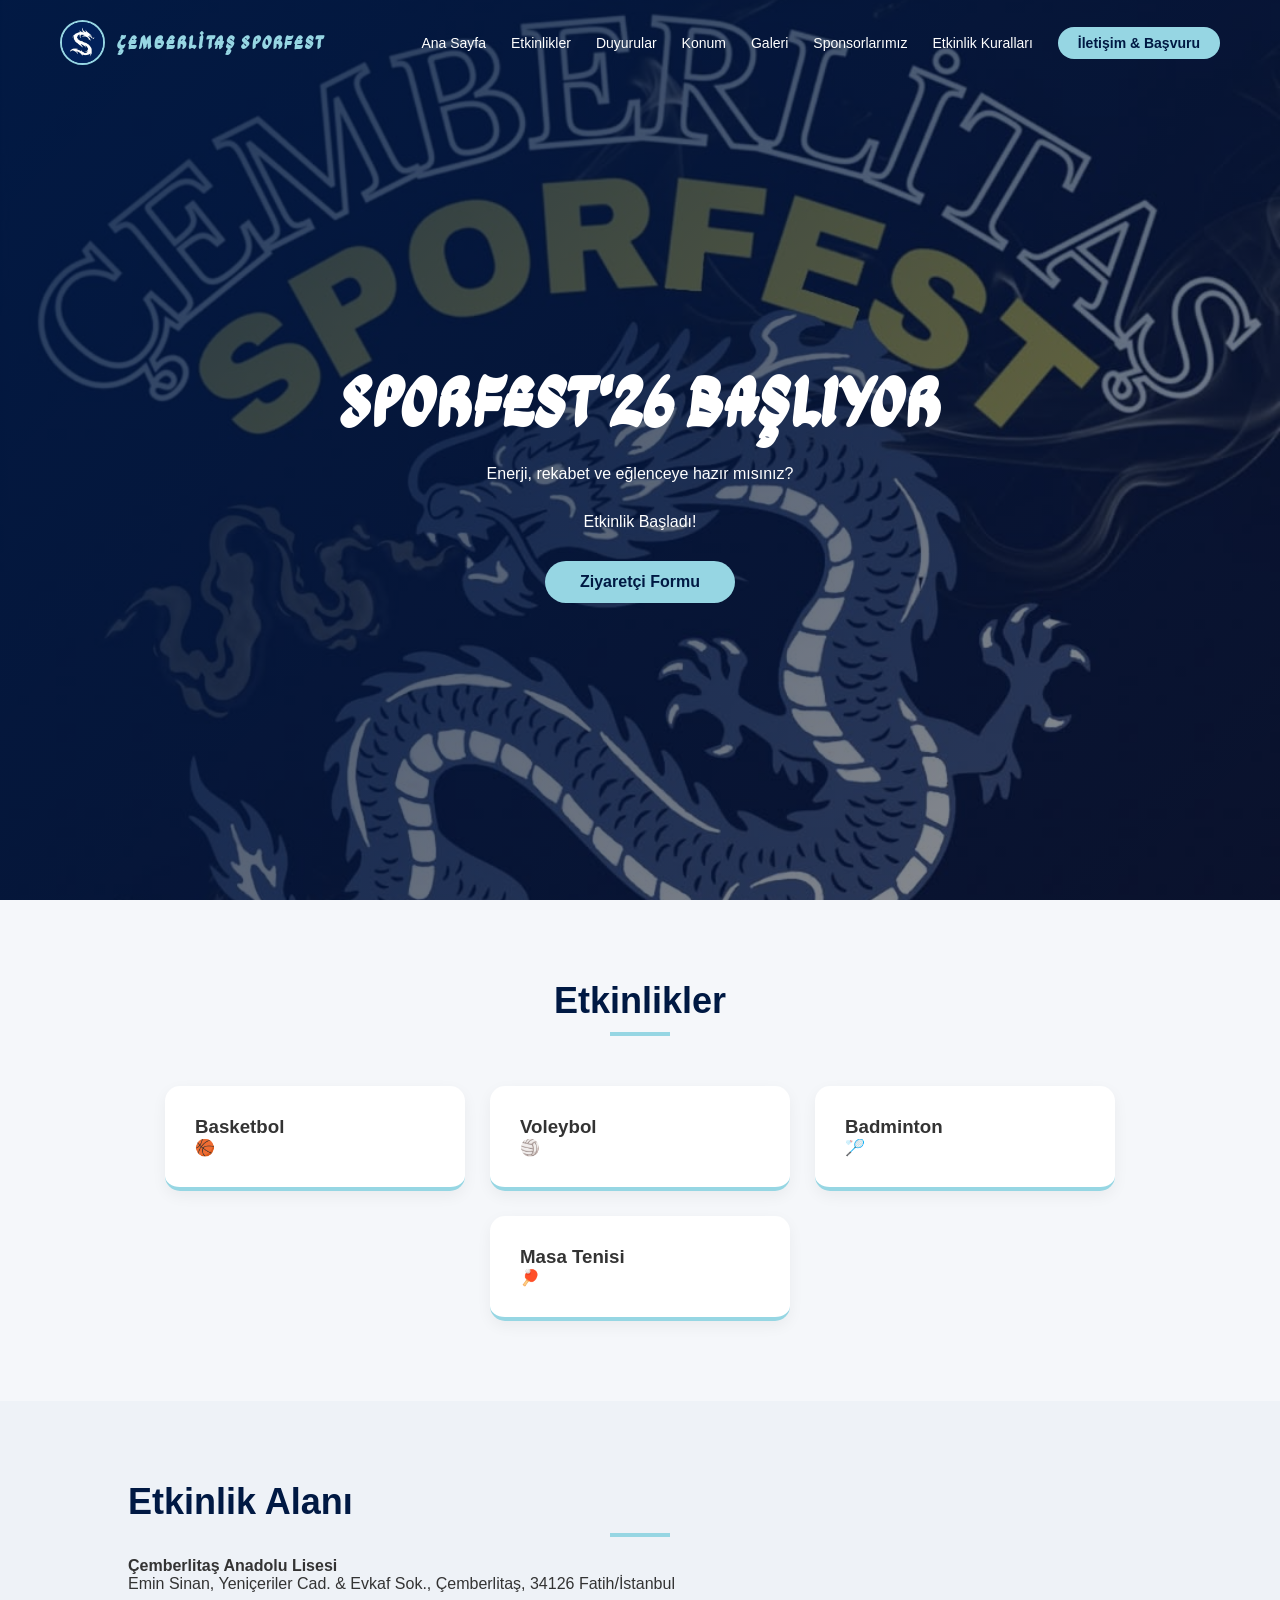
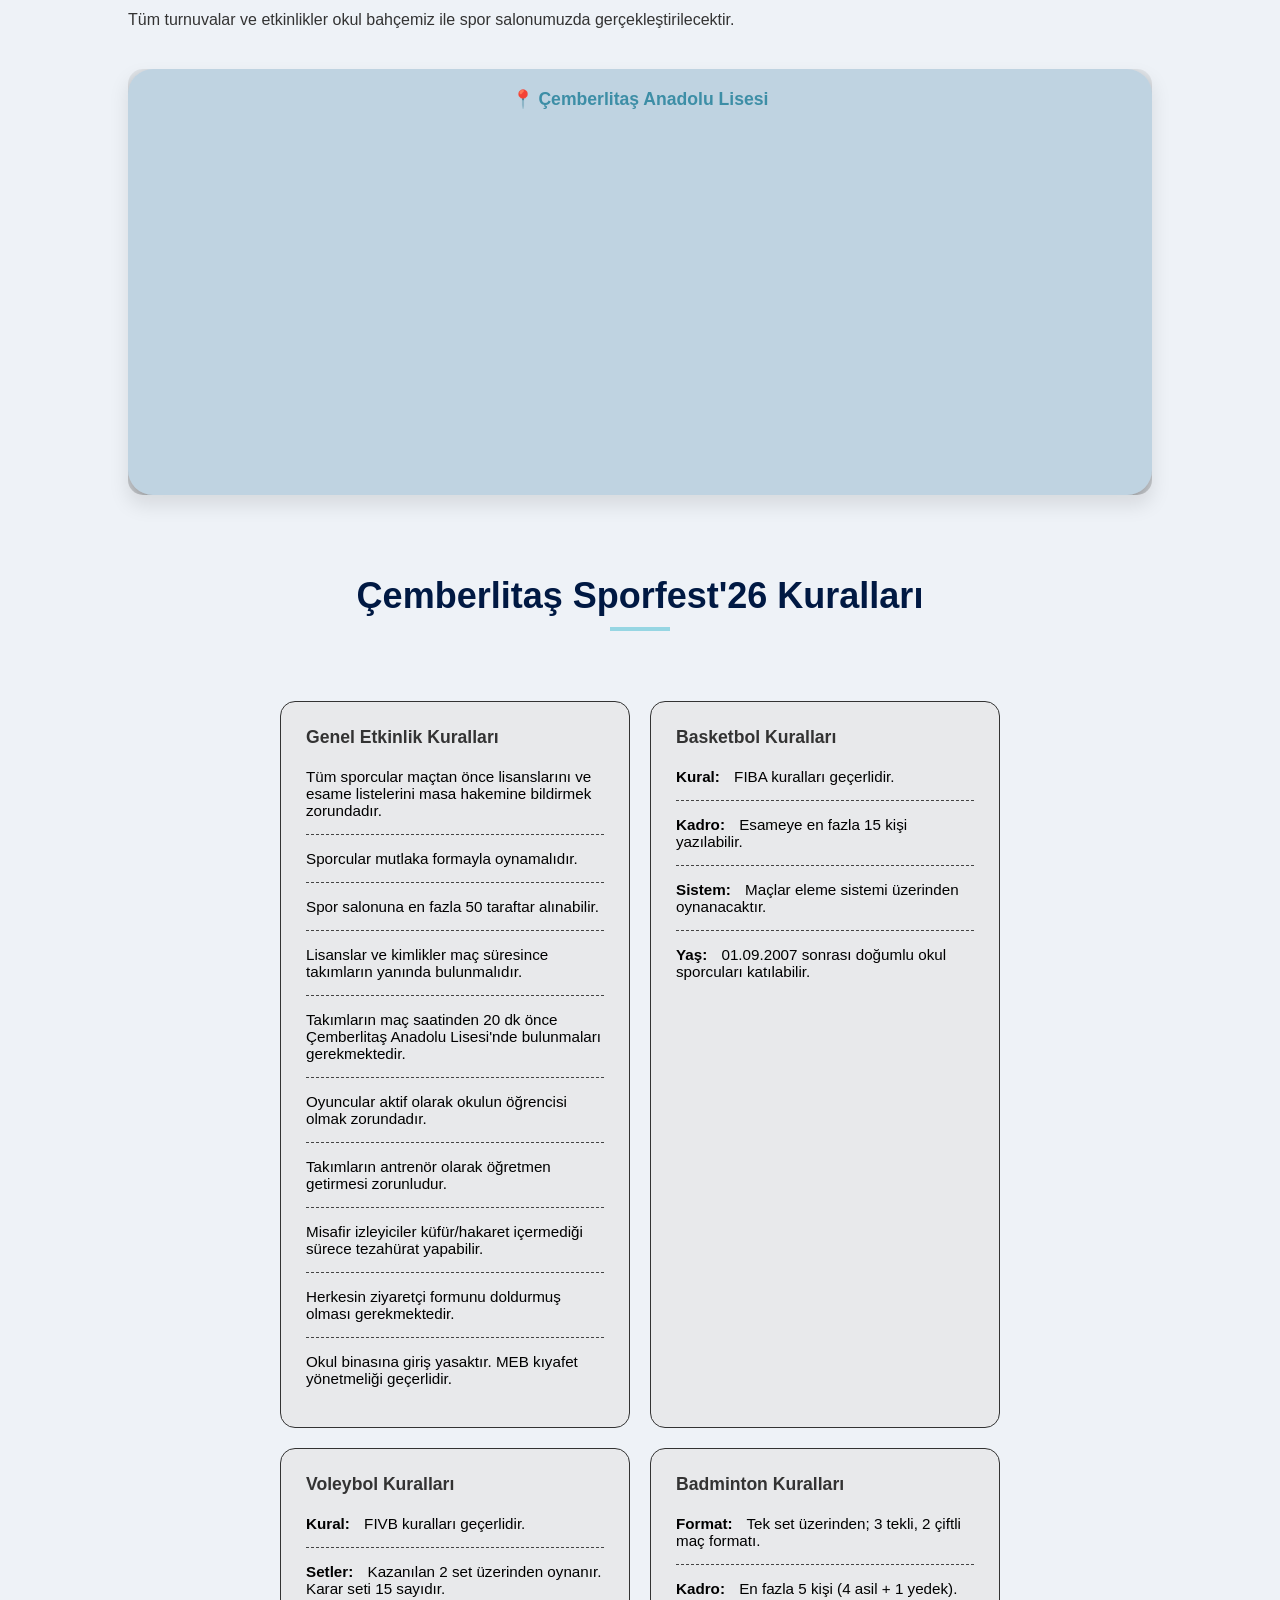
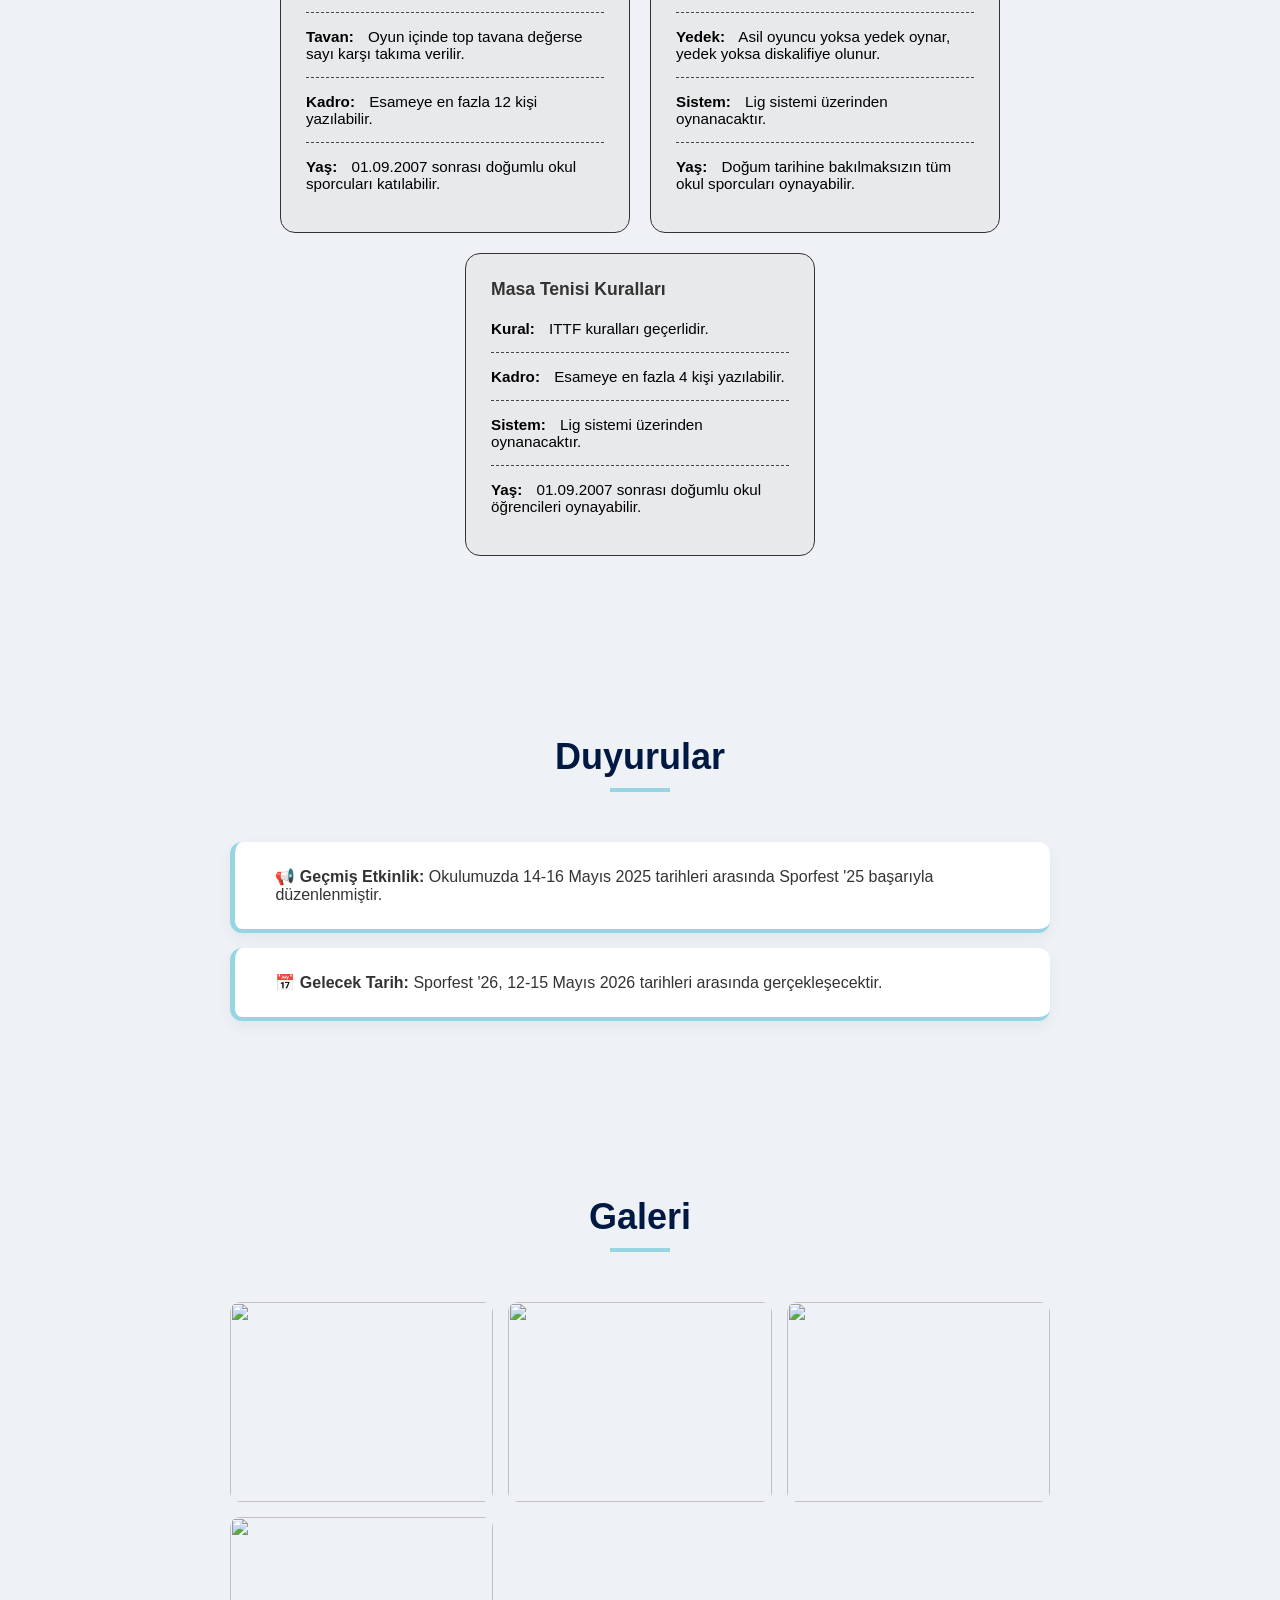
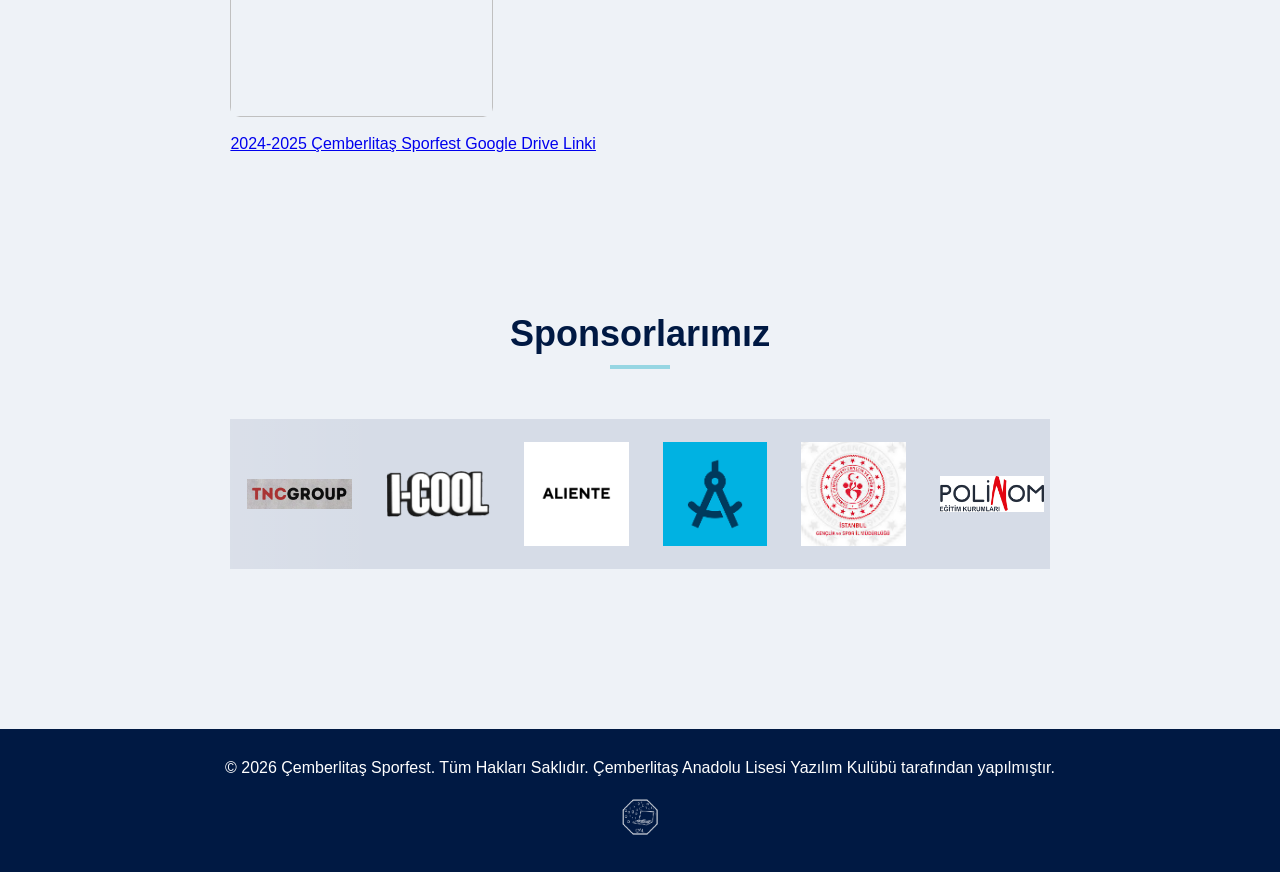
==== index.html @ 2124afc7 "fix" ====
<!DOCTYPE html>
<html lang="tr">

<head>
    <meta charset="UTF-8">
    <meta name="viewport" content="width=device-width, initial-scale=1.0">
    <title>Çemberlitaş Sporfest '26</title>
    <link rel="stylesheet" href="style.css?v=5">
    <script src="script.js"></script>

    <link rel="icon" type="image/png" href="image/sporfest.jpg">
    <script src="https://cdn.jsdelivr.net/npm/canvas-confetti@1.9.3/dist/confetti.browser.min.js"></script>
</head>

<body>
    <script>
    function patlat() {
        var end = Date.now() + (3 * 1000); 

        var colors = ['#0000ff', '#ffffff'];

        (function frame() {
            confetti({
                particleCount: 3,
                angle: 60,
                spread: 55,
                origin: { x: 0, y: 0.8 },
                colors: colors,
                zIndex: 99999
            });
            confetti({
                particleCount: 3,
                angle: 120,
                spread: 55,
                origin: { x: 1, y: 0.8 },
                colors: colors,
                zIndex: 99999
            });

            if (Date.now() < end) {
                requestAnimationFrame(frame);
            }
        }());
    }
    setTimeout(patlat, 2000); 
</script>

    <nav class="navbar">
        <div class="navbar-container">
            <div class="navbar-logo">
                <a href="index.html" style="display: flex; align-items: center; text-decoration: none; gap: 12px;">
                    <img src="image/sporfest.jpg" alt="Kulüp Logosu"
                        style="height: 45px; border-radius: 50%; border: 2px solid var(--primary-light);" />
                    <h1><span class="special-font">Çemberlitaş </span><span class="special-font">Sporfest</span></h1>
                </a>
            </div>

            <div class="menu-toggle" id="mobile-menu">
                <span class="bar"></span>
                <span class="bar"></span>
                <span class="bar"></span>
            </div>

            <ul class="navbar-menu">
                <li><a href="#home" class="navbar-link">Ana Sayfa</a></li>
                <li><a href="#etkinlikler" class="navbar-link">Etkinlikler</a></li>
                <li><a href="#duyurular" class="navbar-link">Duyurular</a></li>
                <li><a href="#venue" class="navbar-link">Konum</a></li>
                <li><a href="#galeri" class="navbar-link">Galeri</a></li>
                <li><a href="#sponsorlarimiz" class="navbar-link">Sponsorlarımız</a></li>
                <li><a href="#kurallar" class="navbar-link">Etkinlik Kuralları</a></li>
                <li><a href="iletisim.html" class="navbar-link nav-btn">İletişim & Başvuru</a></li>
            </ul>
        </div>
    </nav>
    <main style="flex: 1 0 auto;">
        <div class="hero" id="home">
            <div class="hero-content">
                <h2>Sporfest'26 Başlıyor</h2>
                <p>Enerji, rekabet ve eğlenceye hazır mısınız?</p>

                <div class="countdown-container">
                    <div class="countdown-item">
                        <span class="countdown-value" id="days">00</span>
                        <span class="countdown-label">Gün</span>
                    </div>
                    <div class="countdown-item">
                        <span class="countdown-value" id="hours">00</span>
                        <span class="countdown-label">Saat</span>
                    </div>
                    <div class="countdown-item">
                        <span class="countdown-value" id="minutes">00</span>
                        <span class="countdown-label">Dakika</span>
                    </div>
                    <div class="countdown-item">
                        <span class="countdown-value" id="seconds">00</span>
                        <span class="countdown-label">Saniye</span>
                    </div>
                </div>

                <a class="btn-primary"
                    href="https://docs.google.com/forms/d/1NT9Sjd0TlRJAoaBqLtFYGd_i_PxeMe7k7nZr_h0P4dU">
                    Ziyaretçi Formu
                </a>
            </div>
        </div>

        <section id="etkinlikler">
            <h2 class="section-title">Etkinlikler</h2>
            <div class="cards">
                <div class="card">
                    <h3>Basketbol</h3>
                    <p>🏀</p>
                </div>
                <div class="card">
                    <h3>Voleybol</h3>
                    <p>🏐</p>
                </div>
                <div class="card">
                    <h3>Badminton</h3>
                    <p>🏸</p>
                </div>
                <div class="card">
                    <h3>Masa Tenisi </h3>
                    <p>🏓</p>
                </div>
            </div>
        </section>

        <div class="venue-background" id="venue">
            <div class="venue-container">
                <div class="venue-text-wrapper">
                    <h2 class="section-title" style="text-align: left; margin-bottom: 20px;">Etkinlik Alanı</h2>
                    <p><i class="fas fa-school" style="color: var(--accent-gray);"></i> <strong>Çemberlitaş Anadolu
                            Lisesi</strong></p>
                    <p><i class="fas fa-map-marker-alt" style="color: var(--accent-gray);"></i> Emin Sinan, Yeniçeriler
                        Cad.
                        & Evkaf Sok., Çemberlitaş, 34126 Fatih/İstanbul</p>
                    <br>
                    <p>Tüm turnuvalar ve etkinlikler okul bahçemiz ile spor salonumuzda gerçekleştirilecektir.</p>
                </div>
                <div class="venue-map">
                    <div class="map-frame">
                        <div class="map-header">
                            📍 Çemberlitaş Anadolu Lisesi
                        </div>
                        <iframe
                            src="https://www.google.com/maps/embed?pb=!1m18!1m12!1m3!1d3010.788701072628!2d28.970198!3d41.0079978!2m3!1f0!2f0!3f0!3m2!1i1024!2i768!4f13.1!3m3!1m2!1s0x14cab9972b08a76f%3A0xc16364ef75e2a8c0!2s%C3%87emberlita%C5%9F%20Anadolu%20Lisesi!5e0!3m2!1str!2str!4v1778432822885!5m2!1str!2str"
                            width="600" height="450" style="border:0;" allowfullscreen="" loading="lazy"
                            referrerpolicy="no-referrer-when-downgrade"></iframe>
                    </div>
                </div>
            </div>

            <section id="kurallar">
                <h2 class="section-title">Çemberlitaş Sporfest'26 Kuralları</h2>
                <div class="program-container">

                    <div class="program-card">
                        <div class="card-header">
                            <h3>Genel Etkinlik Kuralları</h3>
                        </div>
                        <ul class="schedule-list">
                            <li>Tüm sporcular maçtan önce lisanslarını ve esame listelerini masa hakemine bildirmek
                                zorundadır.
                            </li>
                            <li>Sporcular mutlaka formayla oynamalıdır.</li>
                            <li>Spor salonuna en fazla 50 taraftar alınabilir.</li>
                            <li>Lisanslar ve kimlikler maç süresince takımların yanında bulunmalıdır.</li>
                            <li>Takımların maç saatinden 20 dk önce Çemberlitaş Anadolu Lisesi'nde bulunmaları
                                gerekmektedir.
                            </li>
                            <li>Oyuncular aktif olarak okulun öğrencisi olmak zorundadır.</li>
                            <li>Takımların antrenör olarak öğretmen getirmesi zorunludur.</li>
                            <li>Misafir izleyiciler küfür/hakaret içermediği sürece tezahürat yapabilir.</li>
                            <li>Herkesin ziyaretçi formunu doldurmuş olması gerekmektedir.</li>
                            <li>Okul binasına giriş yasaktır. MEB kıyafet yönetmeliği geçerlidir.</li>
                        </ul>
                    </div>

                    <div class="program-card">
                        <div class="card-header">
                            <h3>Basketbol Kuralları</h3>
                        </div>
                        <ul class="schedule-list">
                            <li><span>Kural:</span> FIBA kuralları geçerlidir.</li>
                            <li><span>Kadro:</span> Esameye en fazla 15 kişi yazılabilir.</li>
                            <li><span>Sistem:</span> Maçlar eleme sistemi üzerinden oynanacaktır.</li>
                            <li><span>Yaş:</span> 01.09.2007 sonrası doğumlu okul sporcuları katılabilir.</li>
                        </ul>
                    </div>

                    <div class="program-card">
                        <div class="card-header">
                            <h3>Voleybol Kuralları</h3>
                        </div>
                        <ul class="schedule-list">
                            <li><span>Kural:</span> FIVB kuralları geçerlidir.</li>
                            <li><span>Setler:</span> Kazanılan 2 set üzerinden oynanır. Karar seti 15 sayıdır.</li>
                            <li><span>Tavan:</span> Oyun içinde top tavana değerse sayı karşı takıma verilir.</li>
                            <li><span>Kadro:</span> Esameye en fazla 12 kişi yazılabilir.</li>
                            <li><span>Yaş:</span> 01.09.2007 sonrası doğumlu okul sporcuları katılabilir.</li>
                        </ul>
                    </div>

                    <div class="program-card">
                        <div class="card-header">
                            <h3>Badminton Kuralları</h3>
                        </div>
                        <ul class="schedule-list">
                            <li><span>Format:</span> Tek set üzerinden; 3 tekli, 2 çiftli maç formatı.</li>
                            <li><span>Kadro:</span> En fazla 5 kişi (4 asil + 1 yedek).</li>
                            <li><span>Yedek:</span> Asil oyuncu yoksa yedek oynar, yedek yoksa diskalifiye olunur.</li>
                            <li><span>Sistem:</span> Lig sistemi üzerinden oynanacaktır.</li>
                            <li><span>Yaş:</span> Doğum tarihine bakılmaksızın tüm okul sporcuları oynayabilir.</li>
                        </ul>
                    </div>

                    <div class="program-card">
                        <div class="card-header">
                            <h3>Masa Tenisi Kuralları</h3>
                        </div>
                        <ul class="schedule-list">
                            <li><span>Kural:</span> ITTF kuralları geçerlidir.</li>
                            <li><span>Kadro:</span> Esameye en fazla 4 kişi yazılabilir.</li>
                            <li><span>Sistem:</span> Lig sistemi üzerinden oynanacaktır.</li>
                            <li><span>Yaş:</span> 01.09.2007 sonrası doğumlu okul öğrencileri oynayabilir.</li>
                        </ul>
                    </div>

                </div>
            </section>

            <!--
    <section id="akis">
        <h2 class="section-title">Program Akışı</h2>
        <div class="program-container">

            <div class="program-card">
                <div class="card-header">
                    <h3>16 Mayıs Genel Akış</h3>
                    <p class="subtitle">Final Günü</p>
                </div>
                <ul class="schedule-list">
                    <li><span>08:30 - 10:00</span> BAL - Bahçelievler Voleybol Final Maçı</li>
                    <li><span>09:00 - 11:30</span> Masa Tenisi Yarı Final ve Final Maçları</li>
                    <li><span>09:15 - 10:00</span> Kahvaltı</li>
                    <li><span>10:00 - 11:30</span> CAL - BAL Basketbol Final Maçı</li>
                    <li><span>11:30 - 12:00</span> Öğle Yemeği</li>
                    <li><span>12:00</span> Ödül Töreni - Kapanış Konuşması</li>
                </ul>
            </div>

            <div class="program-card">
                <div class="card-header">
                    <h3>Masa Tenisi Programı</h3>
                    <p class="subtitle">16 Mayıs</p>
                </div>
                <ul class="schedule-list">
                    <li><span>09:00 - 09:30</span> Çapa Fen Lisesi vs Vefa Lisesi</li>
                    <li><span>09:30 - 10:00</span> Çemberlitaş Anadolu vs Cağaloğlu Anadolu</li>
                    <li><span>10:30 - 11:00</span> Yan Final Mağlupları (Üçüncülük Maçı)</li>
                    <li><span>11:00 - 11:30</span> Yan Final Galipleri (Final Maçı)</li>
                </ul>
            </div>

            <div class="program-card">
                <div class="card-header">
                    <h3>Diğer Branşlar</h3>
                    <p class="subtitle">Yakında Eklenecek</p>
                </div>
                <ul class="schedule-list">
                    <li><span>00:00 –</span> Etkinlik Bilgisi</li>
                    <li><span>00:00 –</span> Etkinlik Bilgisi</li>
                    <li><span>00:00 –</span> Etkinlik Bilgisi</li>
                    <li><span>00:00 –</span> Etkinlik Bilgisi</li>
                </ul>
            </div>

        </div>
    </section>
    -->

            <section id="duyurular">
                <h2 class="section-title">Duyurular</h2>
                <div class="card" style="margin-bottom: 15px; border-left: 5px solid var(--primary-light);">
                    <p>📢 <strong>Geçmiş Etkinlik:</strong> Okulumuzda 14-16 Mayıs 2025 tarihleri arasında Sporfest '25
                        başarıyla düzenlenmiştir.</p>
                </div>
                <div class="card" style="margin-bottom: 15px; border-left: 5px solid var(--primary-light);">
                    <p>📅 <strong>Gelecek Tarih:</strong> Sporfest '26, 12-15 Mayıs 2026 tarihleri arasında
                        gerçekleşecektir.
                    </p>
                </div>
            </section>

            <section id="galeri">
                <h2 class="section-title">Galeri</h2>
                <div class="gallery">
                    <img
                        src="https://cemberlitasanadolu.meb.k12.tr/meb_iys_dosyalar/34/10/970257/resimler/2025_05/23110608_10.jpg">
                    <img
                        src="https://cemberlitasanadolu.meb.k12.tr/meb_iys_dosyalar/34/10/970257/resimler/2025_05/23110632_7.jpg">
                    <img
                        src="https://cemberlitasanadolu.meb.k12.tr/meb_iys_dosyalar/34/10/970257/resimler/2025_05/23110637_9.jpg">
                    <img
                        src="https://cemberlitasanadolu.meb.k12.tr/meb_iys_dosyalar/34/10/970257/resimler/2025_05/23110623_4.jpg">
                </div>
                <br>
                <a href="https://drive.google.com/drive/folders/1kJAMzsdRzxwLyVEPqFNF77jvyxhaEATr">2024-2025 Çemberlitaş
                    Sporfest Google Drive Linki</a>
            </section>


            <!-- SPONSORLUK-->
            <section id="sponsorlarimiz">
                <h2 class="section-title">Sponsorlarımız</h2>
                <div class="slider">

                    <div class="slide-track">
                        <div class="slide"><img src="image/1.png" alt="" /></div>
                        <div class="slide"><img src="image/2.png" alt="" /></div>
                        <div class="slide"><img src="image/3.png" alt="" /></div>
                        <div class="slide"><img src="image/4.png" alt="" /></div>
                        <div class="slide"><img src="image/5.png" alt="" /></div>
                        <div class="slide"><img src="image/6.png" alt="" /></div>
                        <div class="slide"><img src="image/7.png" alt="" /></div>
                        <div class="slide"><img src="image/8.png" alt="" /></div>
                        <div class="slide"><img src="image/9.png" alt="" /></div>
                        <div class="slide"><img src="image/10.png" alt="" /></div>
                        <div class="slide"><img src="image/11.png" alt="" /></div>
                        <div class="slide"><img src="image/12.png" alt="" /></div>
                        <div class="slide"><img src="image/13.png" alt="" /></div>

                        <div class="slide"><img src="image/1.png" alt="" /></div>
                        <div class="slide"><img src="image/2.png" alt="" /></div>
                        <div class="slide"><img src="image/3.png" alt="" /></div>
                        <div class="slide"><img src="image/4.png" alt="" /></div>
                        <div class="slide"><img src="image/5.png" alt="" /></div>
                        <div class="slide"><img src="image/6.png" alt="" /></div>
                        <div class="slide"><img src="image/7.png" alt="" /></div>
                        <div class="slide"><img src="image/8.png" alt="" /></div>
                        <div class="slide"><img src="image/9.png" alt="" /></div>
                        <div class="slide"><img src="image/10.png" alt="" /></div>
                        <div class="slide"><img src="image/11.png" alt="" /></div>
                        <div class="slide"><img src="image/12.png" alt="" /></div>
                        <div class="slide"><img src="image/13.png" alt="" /></div>
                    </div>
                </div>
            </section>

    </main>
    <footer>
        <p>© 2026 Çemberlitaş Sporfest. Tüm Hakları Saklıdır. Çemberlitaş Anadolu Lisesi Yazılım Kulübü tarafından
            yapılmıştır.</p>
        <img src="image/yazilim.png" alt="Yazılım Kulübü Logosu" class="footer-logo">
    </footer>
</body>

</html>
---- style.css ----
:root {
    --primary-dark: #001943;
    --primary-light: #96d6e3;
    --accent-gray: #637791;
    --text-white: #f5f7fa;
    --bg-light: #f5f7fa;
}

* {
    margin: 0;
    padding: 0;
    box-sizing: border-box;
    font-family: 'Seguo UI', Tahoma, Geneva, Verdana, sans-serif;
}

body {
    background: var(--bg-light);
    color: #333;
    overflow-x: hidden;
}

.navbar {
    background: transparent;
    padding: 20px 0;
    position: fixed;
    width: 100%;
    top: 0;
    z-index: 1000;
    transition: all 0.4s ease;
}

.navbar.scrolled {
    background: var(--primary-dark);
    padding: 10px 0;
    box-shadow: 0 2px 10px rgba(0, 0, 0, 0.3);
}

.navbar-container {
    max-width: 1200px;
    margin: 0 auto;
    display: flex;
    justify-content: space-between;
    align-items: center;
    padding: 0 20px;
}

.navbar-logo a {
    display: flex;
    align-items: center;
    text-decoration: none;
    gap: 12px;
    transition: transform 0.3s ease;
}

.navbar-logo a:hover {
    transform: scale(1.02);
}

.navbar-logo h1 {
    display: flex;
    flex-wrap: wrap;
    gap: 5px;
    line-height: 1;
    color: var(--primary-light);
    font-size: 24px;
    letter-spacing: 2px;
}

.navbar-menu {
    display: flex;
    list-style: none;
    gap: 25px;
    align-items: center;
}

.navbar-link {
    color: white;
    text-decoration: none;
    font-weight: 500;
    transition: 0.3s;
    font-size: 14px;
}

.navbar-link:hover {
    color: var(--primary-light);
}

.nav-btn {
    background: var(--primary-light);
    color: var(--primary-dark) !important;
    padding: 8px 20px;
    border-radius: 50px;
    font-weight: bold !important;
}

.nav-btn:hover {
    background: white;
    transform: translateY(-2px);
}

.menu-toggle {
    display: none;
    flex-direction: column;
    cursor: pointer;
    gap: 5px;
    z-index: 1001;
    padding: 5px;
}

.bar {
    display: block;
    width: 25px;
    height: 3px;
    background-color: var(--primary-light);
    transition: 0.3s;
    border-radius: 3px;
}

.navbar.scrolled .bar {
    background-color: white;
}

.hero {
    height: 100vh;
    background: linear-gradient(135deg, rgba(0, 25, 67, 0.9) 0%, rgba(0, 0, 0, 0.4) 100%),
        url('image/etkinlik.jpeg');
    background-size: cover;
    background-position: center 5%;
    display: flex;
    align-items: center;
    justify-content: center;
    color: white;
    text-align: center;
    padding-top: 60px;
}

.hero-content h2 {
    font-size: 70px;
    margin-bottom: 20px;
    animation: fadeInUp 1s ease;
    color: white;
    font-family: 'GaMaamli', cursive;
}

@font-face {
    font-family: "GaMaamli";
    src: url("./GaMaamli-Regular.ttf") format("truetype");
    font-weight: normal;
    font-style: normal;
}

.countdown-container {
    display: flex;
    justify-content: center;
    gap: 20px;
    margin: 30px 0;
    animation: fadeInUp 1.2s ease;
}

.countdown-item {
    background: rgba(255, 255, 255, 0.1);
    padding: 15px;
    border-radius: 10px;
    min-width: 90px;
    backdrop-filter: blur(5px);
    border: 1px solid rgba(150, 214, 227, 0.3);
}

.countdown-value {
    display: block;
    font-size: 32px;
    font-weight: bold;
    color: var(--primary-light);
}

.countdown-label {
    font-size: 12px;
    text-transform: uppercase;
}

.btn-primary {
    padding: 12px 35px;
    background: var(--primary-light);
    color: var(--primary-dark);
    text-decoration: none;
    font-weight: bold;
    border-radius: 50px;
    transition: 0.3s;
    display: inline-block;
    border: none;
    cursor: pointer;
}

.btn-primary:hover {
    transform: scale(1.05);
    background: white;
    box-shadow: 0 5px 15px rgba(0, 0, 0, 0.3);
}

section {
    padding: 80px 10%;
}

.section-title {
    text-align: center;
    font-size: 36px;
    margin-bottom: 50px;
    color: var(--primary-dark);
    position: relative;
}

.section-title::after {
    content: '';
    width: 60px;
    height: 4px;
    background: var(--primary-light);
    display: block;
    margin: 10px auto;
}

.cards {
    display: flex;
    flex-wrap: wrap;
    justify-content: center;
    gap: 25px;
}

.card {
    background: white;
    padding: 30px;
    border-radius: 15px;
    transition: 0.4s;
    border-bottom: 4px solid var(--primary-light);
    box-shadow: 0 5px 15px rgba(0, 0, 0, 0.05);
    width: 300px;
}

.card:hover {
    transform: translateY(-10px);
    box-shadow: 0 15px 30px rgba(0, 0, 0, 0.1);
}

.venue-background {
    background: #eef2f7;
    padding: 80px 10%;
}

.venue-container {
    display: flex;
    flex-wrap: wrap;
    gap: 40px;
    align-items: center;
}

.venue-text-wrapper {
    flex: 1;
    min-width: 300px;
}

.venue-map {
    width: 100%;
    border-radius: 15px;
    overflow: hidden;
    box-shadow: 0 10px 20px rgba(0, 0, 0, 0.1);
}

.venue-map iframe {
    width: 100%;
    height: 350px;
    border: 0;
}

.gallery {
    display: grid;
    grid-template-columns: repeat(auto-fit, minmax(200px, 1fr));
    gap: 15px;
}

.gallery img {
    width: 100%;
    height: 200px;
    object-fit: cover;
    border-radius: 10px;
    cursor: pointer;
    transition: 0.3s;
}

.gallery img:hover {
    transform: scale(1.6);
    filter: brightness(1.1);
}

.gallery img.expanded {
    position: relative;
    z-index: 100;
    transform: scale(1.05);
    box-shadow: 0 20px 40px rgba(0, 0, 0, 0.4);
    border-radius: 15px;
    max-width: 95vw;
    margin: 0 auto;
    object-fit: contain;
}

.special-font {
    font-family: 'GaMaamli', cursive;
    font-size: 0.8em;
    color: var(--primary-light);
}

.contact-header {
    height: 50vh;
    background: linear-gradient(135deg, rgba(0, 25, 67, 0.85) 0%, rgba(0, 0, 0, 0.4) 100%),
        url('image/etkinlik.jpeg');
    background-size: cover;
    background-position: center 60%;
    display: flex;
    align-items: center;
    justify-content: center;
    color: white;
    text-align: center;
    padding-top: 80px;
}

.contact-header h2 {
    font-size: 72px;
    font-family: 'GaMaamli', cursive;
    animation: fadeInUp 1s ease;
}

.contact-wrapper {
    padding: 60px 10%;
    display: grid;
    grid-template-columns: repeat(auto-fit, minmax(350px, 1fr));
    gap: 40px;
    max-width: 1300px;
    margin: -50px auto 0;
    position: relative;
    z-index: 10;
}

.info-card,
.form-card {
    background: white;
    padding: 40px;
    border-radius: 15px;
    border-bottom: 4px solid var(--primary-light);
    box-shadow: 0 10px 30px rgba(0, 0, 0, 0.1);
}

.info-card h3,
.form-card h3 {
    font-size: 24px;
    color: var(--primary-dark);
    margin-bottom: 25px;
    position: relative;
}

.info-card h3::after,
.form-card h3::after {
    content: '';
    width: 40px;
    height: 3px;
    background: var(--primary-light);
    display: block;
    margin-top: 8px;
}

.social-list {
    display: flex;
    flex-direction: column;
    gap: 15px;
}

.social-link {
    display: flex;
    align-items: center;
    padding: 15px;
    border-radius: 10px;
    text-decoration: none;
    color: white;
    font-weight: bold;
    transition: 0.3s;
}

.tiktok {
    background: #000;
}

.instagram {
    background: linear-gradient(45deg, #f09433, #dc2743, #bc1888);
}

.linkedin {
    background: #0077b5;
}

.email-info {
    background: var(--primary-dark);
}

.social-link:hover {
    transform: translateX(10px);
    filter: brightness(1.1);
}

.social-link i {
    margin-right: 15px;
    font-size: 20px;
}

.form-group {
    margin-bottom: 20px;
}

.form-group label {
    display: block;
    margin-bottom: 8px;
    font-weight: 600;
    color: var(--primary-dark);
}

.form-group input,
.form-group select,
.form-group textarea {
    width: 100%;
    padding: 12px;
    border: 2px solid #eee;
    border-radius: 10px;
    outline: none;
    transition: 0.3s;
}

.form-group input:focus,
.form-group select:focus,
.form-group textarea:focus {
    border-color: var(--primary-light);
}

.btn-submit {
    width: 100%;
    padding: 15px;
    background: var(--primary-light);
    color: var(--primary-dark);
    border: none;
    border-radius: 50px;
    font-weight: bold;
    font-size: 16px;
    cursor: pointer;
    transition: 0.3s;
}

.btn-submit:hover {
    background: var(--primary-dark);
    color: white;
    transform: translateY(-3px);
    box-shadow: 0 5px 15px rgba(0, 0, 0, 0.2);
}

#duyurular .card {
    width: 100%;
    max-width: 1100px;
    margin: 0 auto 20px;
    display: block;
    padding: 25px 40px;
    border-radius: 12px;
    transition: transform 0.2s ease;
}

#duyurular .card:hover {
    transform: translateX(10px);
}

.slider {
    width: 100%;
    height: 150px;
    margin: auto;
    overflow: hidden;
    position: relative;
    background: rgba(0, 32, 89, 0.1);
}

.slide-track {
    display: flex;
    width: calc(450px * 8);
    animation: scroll 25s linear infinite;
}

.slide {
    width: 450px;
    height: 150px;
    display: flex;
    align-items: center;
    justify-content: center;
    padding: 17px;
}

.slide img {
    width: 100%;
    height: auto;
    object-fit: contain;
    transition: transform 0.3s ease;
}

.slide img:hover {
    transform: scale(1.1);
}

.slider:hover .slide-track {
    animation-play-state: paused;
}

.slider::before,
.slider::after {
    content: "";
    height: 100%;
    position: absolute;
    width: 150px;
    z-index: 2;
    pointer-events: none;
}

.slider::before {
    left: 0;
    background: linear-gradient(to right, rgba(255, 255, 255, 0.1), transparent);
}

.slider::after {
    right: 0;
    background: linear-gradient(to left, rgba(255, 255, 255, 0.1), transparent);
}

footer {
    flex-shrink: 0;
    background: var(--primary-dark);
    color: white;
    text-align: center;
    padding: 30px 20px;
    display: flex;
    flex-direction: column;
    align-items: center;
    gap: 15px;
}

.footer-logo {
    width: 50px;
    opacity: 0.8;
}

body>.menu-toggle#mobile-menu,
#venue+.menu-toggle {
    display: none !important;
    visibility: hidden !important;
    opacity: 0 !important;
    pointer-events: none !important;
    height: 0 !important;
    width: 0 !important;
    position: absolute !important;
}

.navbar .menu-toggle {
    display: none;
}

@keyframes fadeInUp {
    from {
        opacity: 0;
        transform: translateY(30px);
    }

    to {
        opacity: 1;
        transform: translateY(0);
    }
}

@keyframes scroll {
    0% {
        transform: translateX(0);
    }

    100% {
        transform: translateX(calc(-450px * 4));
    }
}

html,
body {
    max-width: 100%;
    overflow-x: hidden;
    position: relative;
    width: 100%;
    margin: 0;
    padding: 0;
}

@media(max-width: 768px) {

    .hero h2,
    .hero-content h2 {
        font-size: 28px !important;
        padding: 0 15px;
        line-height: 1.3;
    }

    .navbar-menu {
        display: flex;
        flex-direction: column;
        justify-content: center;
        align-items: center;
        position: fixed;
        top: 0;
        left: 0;
        width: 100%;
        height: 0;
        background: rgba(10, 2, 50, 0.98);
        backdrop-filter: blur(20px);
        -webkit-backdrop-filter: blur(20px);
        padding: 0;
        margin: 0;
        overflow: hidden;
        transition: height 0.5s cubic-bezier(0.4, 0, 0.2, 1);
        z-index: 999;
    }

    .navbar-menu.active {
        height: 100vh;
    }

    .navbar-menu li {
        width: 100%;
        text-align: center;
        opacity: 0;
        transform: translateY(20px);
        transition: all 0.4s ease;
    }

    .menu-toggle {
        display: none !important;
    }

    .navbar .menu-toggle {
        display: flex !important;
        position: relative;
        z-index: 1001;
    }

    .navbar-menu.active li {
        opacity: 1;
        transform: translateY(0);
    }

    .navbar-link {
        font-size: 22px !important;
        padding: 12px;
        display: block;
        color: white;
        text-decoration: none;
    }

    .navbar-menu.active li:nth-child(1) {
        transition-delay: 0.1s;
    }

    .navbar-menu.active li:nth-child(2) {
        transition-delay: 0.15s;
    }

    .navbar-menu.active li:nth-child(3) {
        transition-delay: 0.2s;
    }

    .navbar-menu.active li:nth-child(4) {
        transition-delay: 0.25s;
    }

    .navbar-menu.active li:nth-child(5) {
        transition-delay: 0.3s;
    }

    .card,
    .event-card,
    .news-card {
        width: 90% !important;
        max-width: 400px;
        margin: 15px auto !important;
        float: none !important;
    }

    .countdown-container {
        gap: 8px;
        flex-wrap: wrap;
    }

    .countdown-item {
        min-width: 65px;
        padding: 8px;
    }

    .gallery {
        grid-template-columns: repeat(2, 1fr) !important;
        gap: 10px;
        padding: 10px;
    }

    .gallery img {
        height: 150px;
    }

    .gallery img.expanded {
        transform: scale(1.02);
        width: 100%;
        box-shadow: 0 10px 20px rgba(0, 0, 0, 0.3);
    }

    .contact-wrapper {
        grid-template-columns: 1fr !important;
        padding: 15px;
        gap: 20px;
    }

    .menu-toggle {
        display: flex !important;
        position: relative;
        z-index: 1001;
    }

    .menu-toggle.is-active .bar:nth-child(1) {
        transform: translateY(8px) rotate(45deg);
    }

    .menu-toggle.is-active .bar:nth-child(2) {
        opacity: 0;
    }

    .menu-toggle.is-active .bar:nth-child(3) {
        transform: translateY(-8px) rotate(-45deg);
    }

    .contact-header {
        padding: 100px 20px 20px;
        text-align: center;
        width: 100%;
        display: flex;
        flex-direction: column;
        align-items: center;
    }

    .contact-header h2 {
        font-size: 26px !important;
        line-height: 1.4;
        display: block;
        width: 100%;
    }

    .contact-header .special-font {
        font-size: 24px !important;
        display: inline-block;
        margin-top: 5px;
    }

    .contact-wrapper {
        grid-template-columns: 1fr !important;
        width: 100% !important;
        padding: 10px 15px;
        margin: 0 auto;
        gap: 25px;
    }

    .contact-form,
    .contact-info {
        width: 100% !important;
        padding: 20px !important;
        border-radius: 15px;
    }

    .form-group input,
    .form-group select,
    .form-group textarea {
        width: 100% !important;
        max-width: 100%;
        font-size: 16px !important;
        padding: 12px;
        display: block;
    }

    .btn-submit {
        width: 100% !important;
        padding: 15px;
        font-size: 18px;
    }

    .info-item {
        flex-direction: column;
        align-items: center;
        text-align: center;
        gap: 10px;
    }
}

@media (max-width: 480px) {
    .navbar-logo h1 {
        font-size: 16px;
    }

    .special-font {
        display: none;
    }

    footer p {
        font-size: 12px;
    }

    .contact-header h2 {
        font-size: 22px !important;
    }

    .contact-header {
        padding-top: 90px;
    }
}

.program-container {
    display: flex;
    justify-content: center;
    gap: 20px;
    padding: 20px;
    flex-wrap: wrap;
}

.program-card {
    background-color: #e5e5e5a7;
    border: 1px solid #333;
    border-radius: 15px;
    padding: 25px;
    width: 350px; 
    max-width: 100%;
    transition: transform 0.3s ease;
    box-sizing: border-box;
}

.program-card:hover {
    transform: translateY(-5px);
    border-color: #0f1470;
}

.card-header h3 {
    font-size: 1.1rem;
    margin-bottom: 5px;
}

@media (max-width: 480px) {
    .program-container {
        padding: 10px;
    }
    
    .program-card {
        width: 100%;
        margin: 0 auto;
    }
}

.location {
    font-size: 0.8rem;
    color: #000000;
    float: right;
}

.subtitle {
    font-size: 0.9rem;
    font-weight: bold;
    color: #bbb;
    margin-bottom: 20px;
}

.schedule-list {
    list-style: none;
    padding: 0;
}

.schedule-list li {
    padding: 15px 0;
    border-bottom: 1px dashed #444;
    font-size: 0.95rem;
    color: #000000;
}

.schedule-list li span {
    font-weight: bold;
    margin-right: 10px;
}

.schedule-list li:last-child {
    border-bottom: none;
}

.map-frame {
    background-color: #3576a141;
    padding: 20px;
    border-radius: 25px;
    box-shadow: 0 10px 30px rgba(0, 0, 0, 0.5);
}

.map-header {
    color: #3d8ea6;
    text-align: center;
    font-weight: bold;
    padding-bottom: 15px;
    font-size: 1.1rem;
}

.map-frame iframe {
    border-radius: 15px;
    display: block;
}
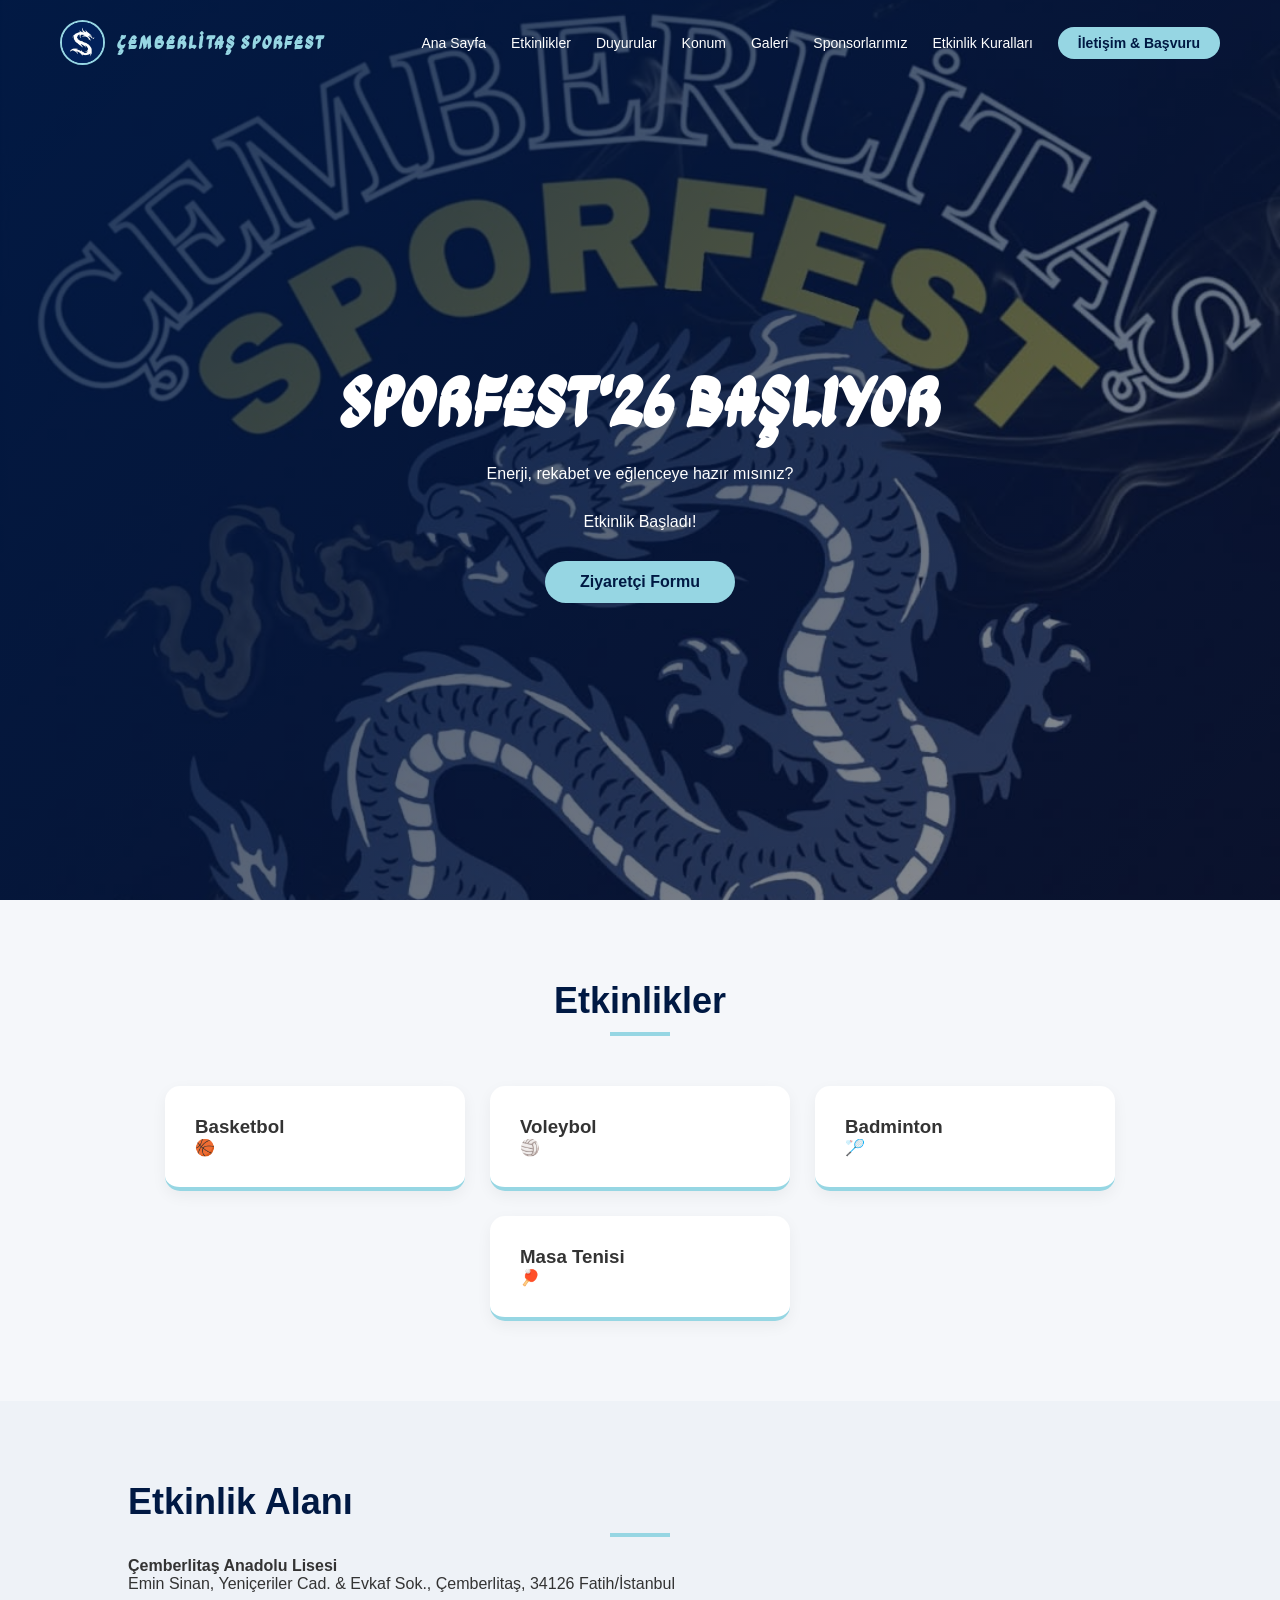
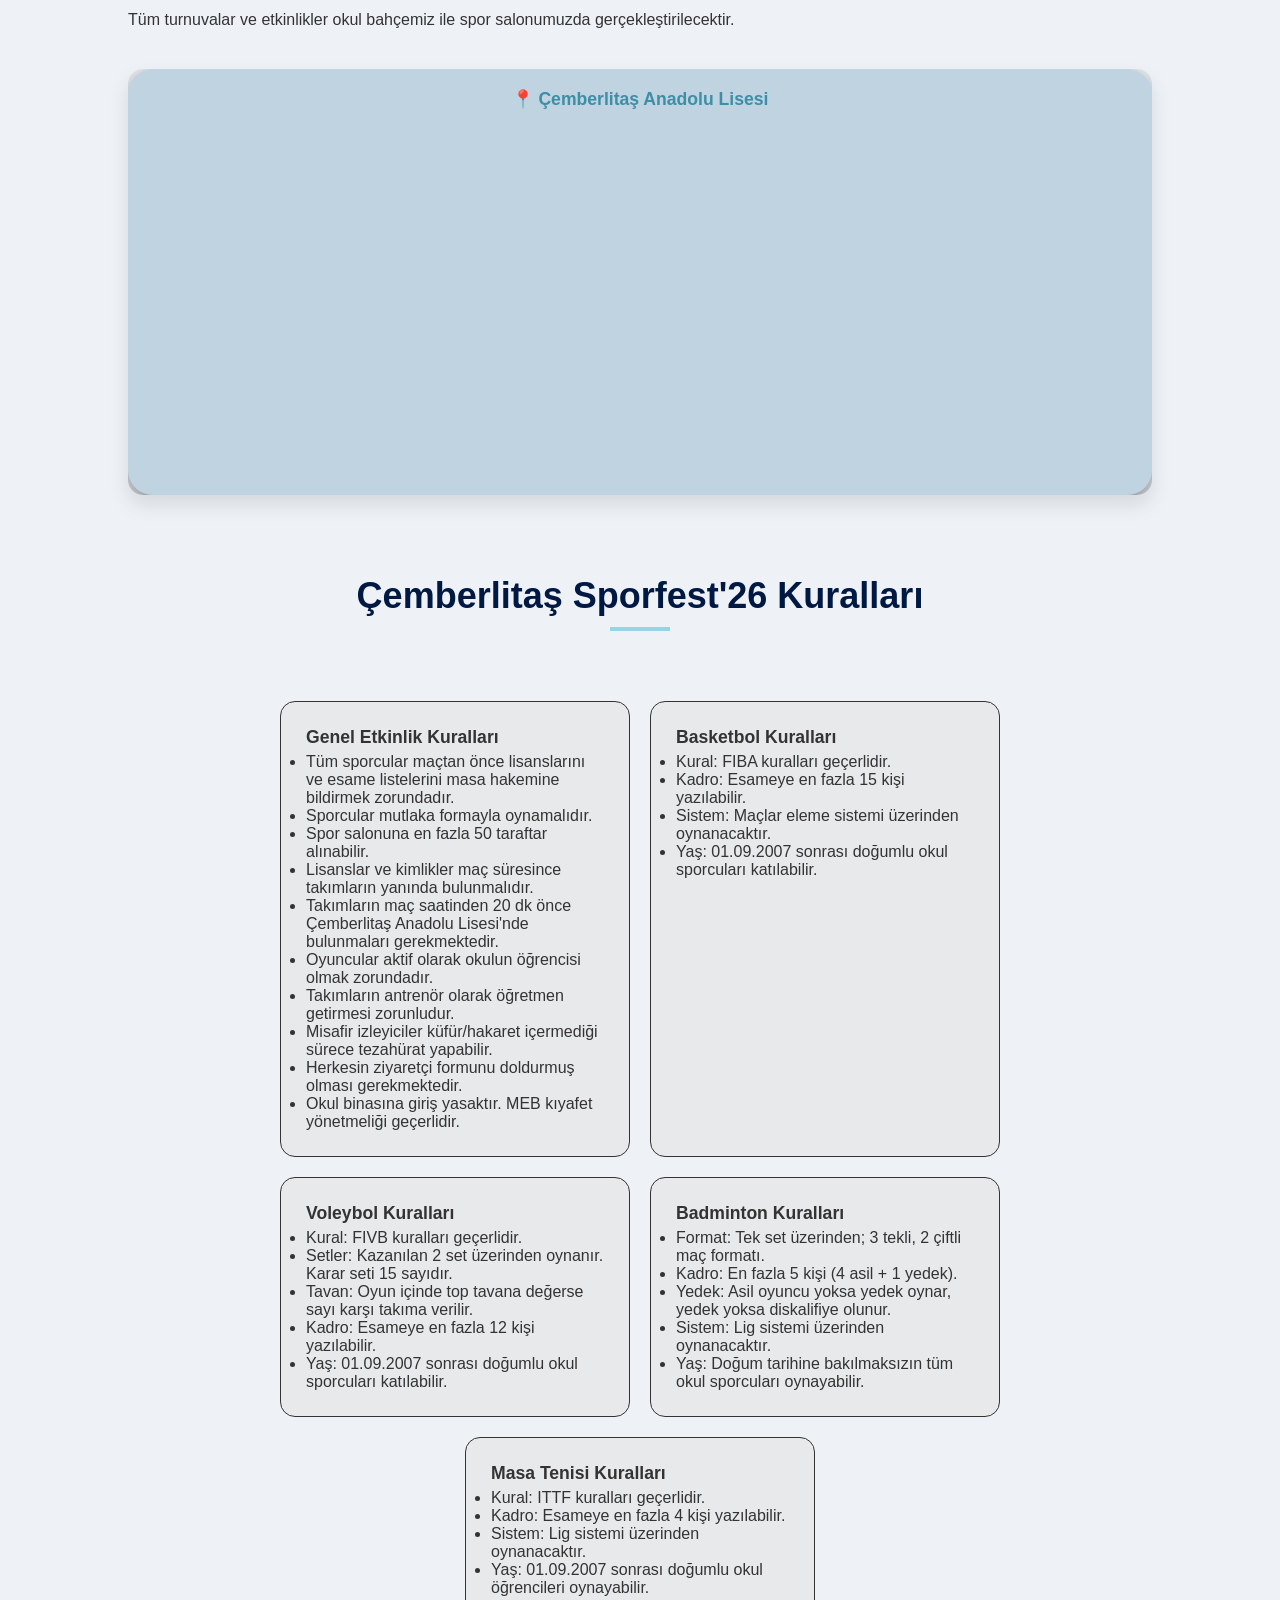
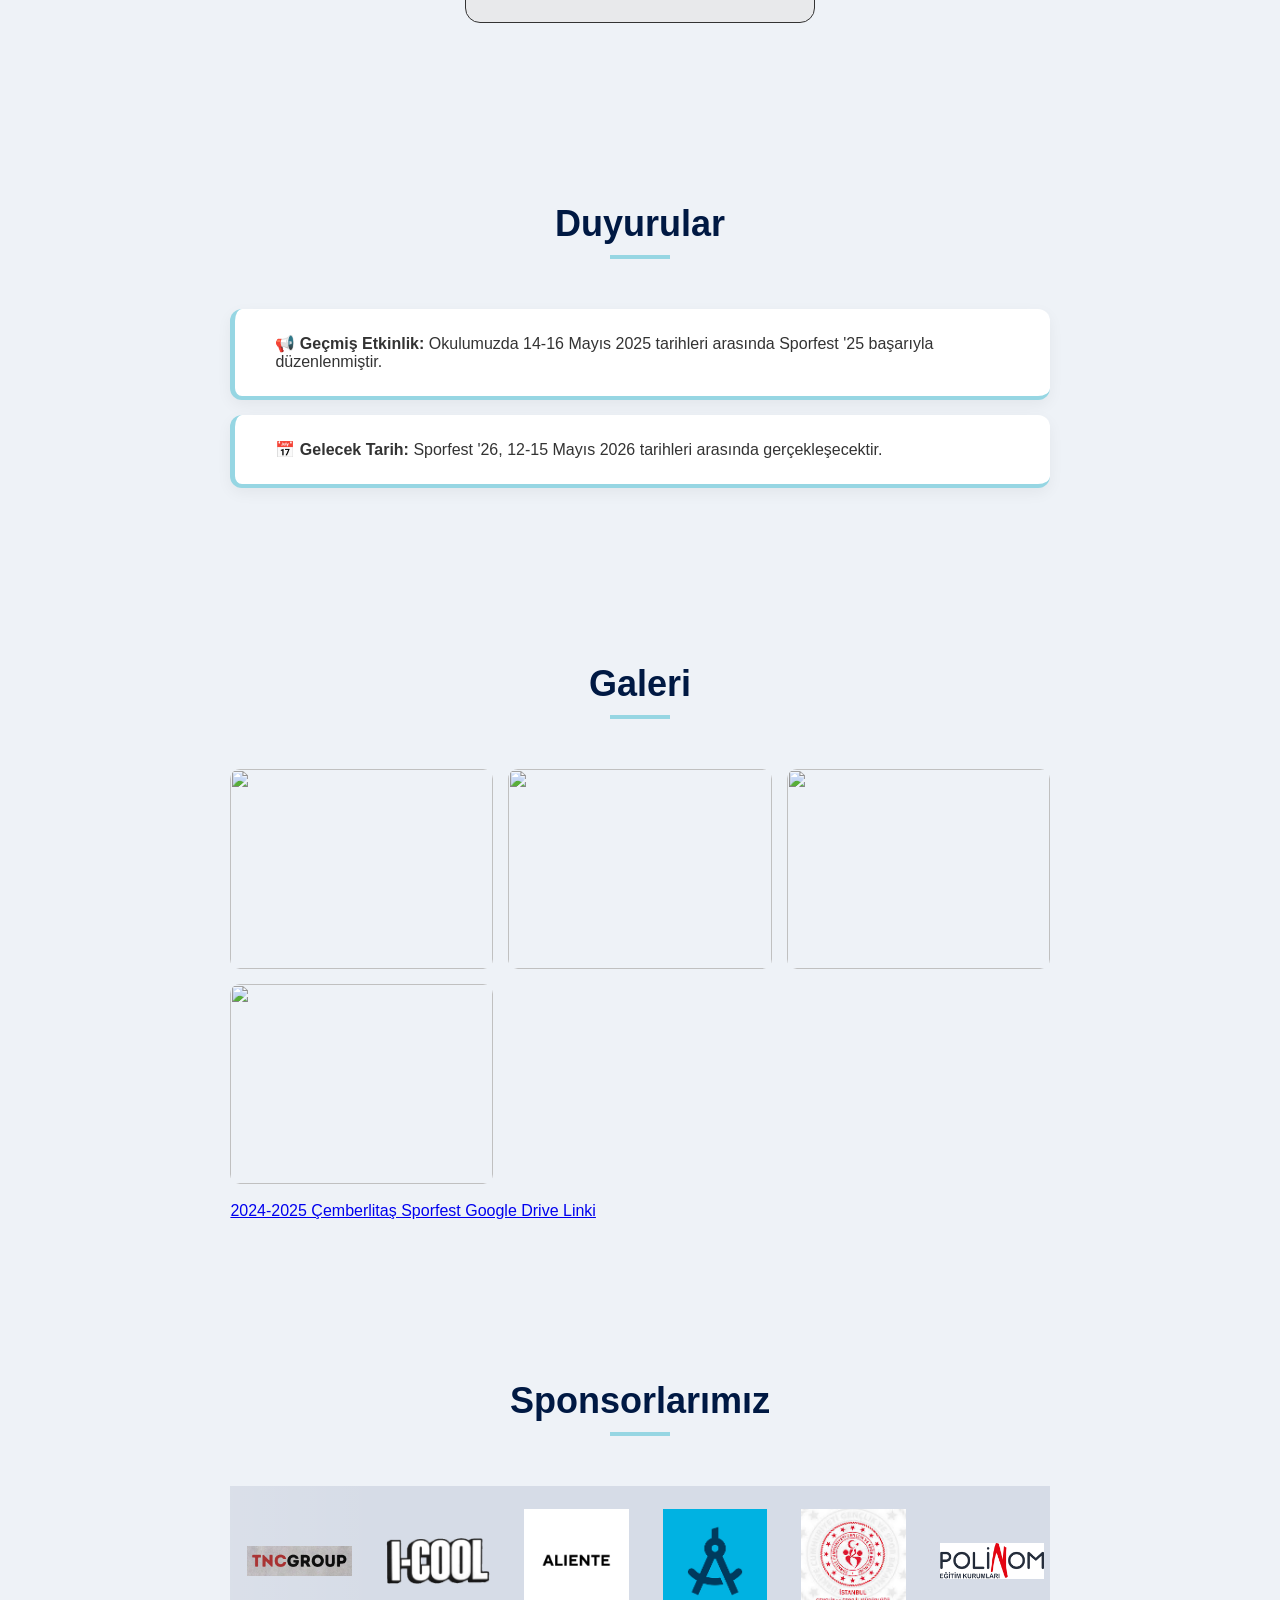
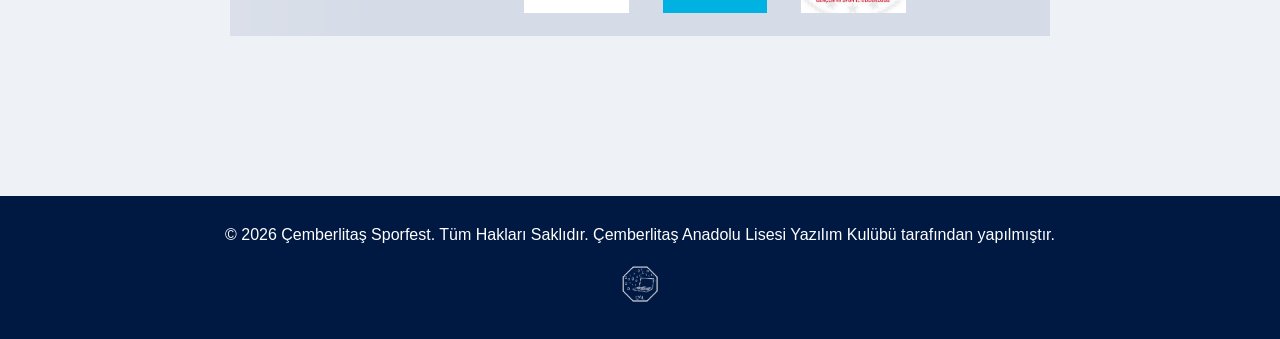
==== commit fe57b4ea: "Fix: Updated rules section to use isolated .kurallar-listesi class - Changed all .schedule-list clas" ====
--- a/index.html
+++ b/index.html
@@ -5,7 +5,7 @@
     <meta charset="UTF-8">
     <meta name="viewport" content="width=device-width, initial-scale=1.0">
     <title>Çemberlitaş Sporfest '26</title>
-    <link rel="stylesheet" href="style.css?v=5">
+    <link rel="stylesheet" href="style.css?v=6">
     <script src="script.js"></script>
 
     <link rel="icon" type="image/png" href="image/sporfest.jpg">
@@ -73,7 +73,7 @@
             </ul>
         </div>
     </nav>
-    <main style="flex: 1 0 auto;">
+    <main>
         <div class="hero" id="home">
             <div class="hero-content">
                 <h2>Sporfest'26 Başlıyor</h2>
@@ -145,7 +145,7 @@
                             📍 Çemberlitaş Anadolu Lisesi
                         </div>
                         <iframe
-                            src="https://www.google.com/maps/embed?pb=!1m18!1m12!1m3!1d3010.788701072628!2d28.970198!3d41.0079978!2m3!1f0!2f0!3f0!3m2!1i1024!2i768!4f13.1!3m3!1m2!1s0x14cab9972b08a76f%3A0xc16364ef75e2a8c0!2s%C3%87emberlita%C5%9F%20Anadolu%20Lisesi!5e0!3m2!1str!2str!4v1778432822885!5m2!1str!2str"
+                            src="https://www.google.com/maps/embed?pb=!1m18!1m12!1m3!1d3010.788701072628!2d28.970198!3d41.0079978!2m3!1f0!2f0!3f0!3m2!1i1024!2i768!4f13.1!3m3!1m2!1s0x14cab9972b08a[...]
                             width="600" height="450" style="border:0;" allowfullscreen="" loading="lazy"
                             referrerpolicy="no-referrer-when-downgrade"></iframe>
                     </div>
@@ -160,7 +160,7 @@
                         <div class="card-header">
                             <h3>Genel Etkinlik Kuralları</h3>
                         </div>
-                        <ul class="schedule-list">
+                        <ul class="kurallar-listesi">
                             <li>Tüm sporcular maçtan önce lisanslarını ve esame listelerini masa hakemine bildirmek
                                 zorundadır.
                             </li>
@@ -182,7 +182,7 @@
                         <div class="card-header">
                             <h3>Basketbol Kuralları</h3>
                         </div>
-                        <ul class="schedule-list">
+                        <ul class="kurallar-listesi">
                             <li><span>Kural:</span> FIBA kuralları geçerlidir.</li>
                             <li><span>Kadro:</span> Esameye en fazla 15 kişi yazılabilir.</li>
                             <li><span>Sistem:</span> Maçlar eleme sistemi üzerinden oynanacaktır.</li>
@@ -194,7 +194,7 @@
                         <div class="card-header">
                             <h3>Voleybol Kuralları</h3>
                         </div>
-                        <ul class="schedule-list">
+                        <ul class="kurallar-listesi">
                             <li><span>Kural:</span> FIVB kuralları geçerlidir.</li>
                             <li><span>Setler:</span> Kazanılan 2 set üzerinden oynanır. Karar seti 15 sayıdır.</li>
                             <li><span>Tavan:</span> Oyun içinde top tavana değerse sayı karşı takıma verilir.</li>
@@ -207,7 +207,7 @@
                         <div class="card-header">
                             <h3>Badminton Kuralları</h3>
                         </div>
-                        <ul class="schedule-list">
+                        <ul class="kurallar-listesi">
                             <li><span>Format:</span> Tek set üzerinden; 3 tekli, 2 çiftli maç formatı.</li>
                             <li><span>Kadro:</span> En fazla 5 kişi (4 asil + 1 yedek).</li>
                             <li><span>Yedek:</span> Asil oyuncu yoksa yedek oynar, yedek yoksa diskalifiye olunur.</li>
@@ -220,7 +220,7 @@
                         <div class="card-header">
                             <h3>Masa Tenisi Kuralları</h3>
                         </div>
-                        <ul class="schedule-list">
+                        <ul class="kurallar-listesi">
                             <li><span>Kural:</span> ITTF kuralları geçerlidir.</li>
                             <li><span>Kadro:</span> Esameye en fazla 4 kişi yazılabilir.</li>
                             <li><span>Sistem:</span> Lig sistemi üzerinden oynanacaktır.</li>
@@ -357,4 +357,4 @@
     </footer>
 </body>
 
-</html>+</html>
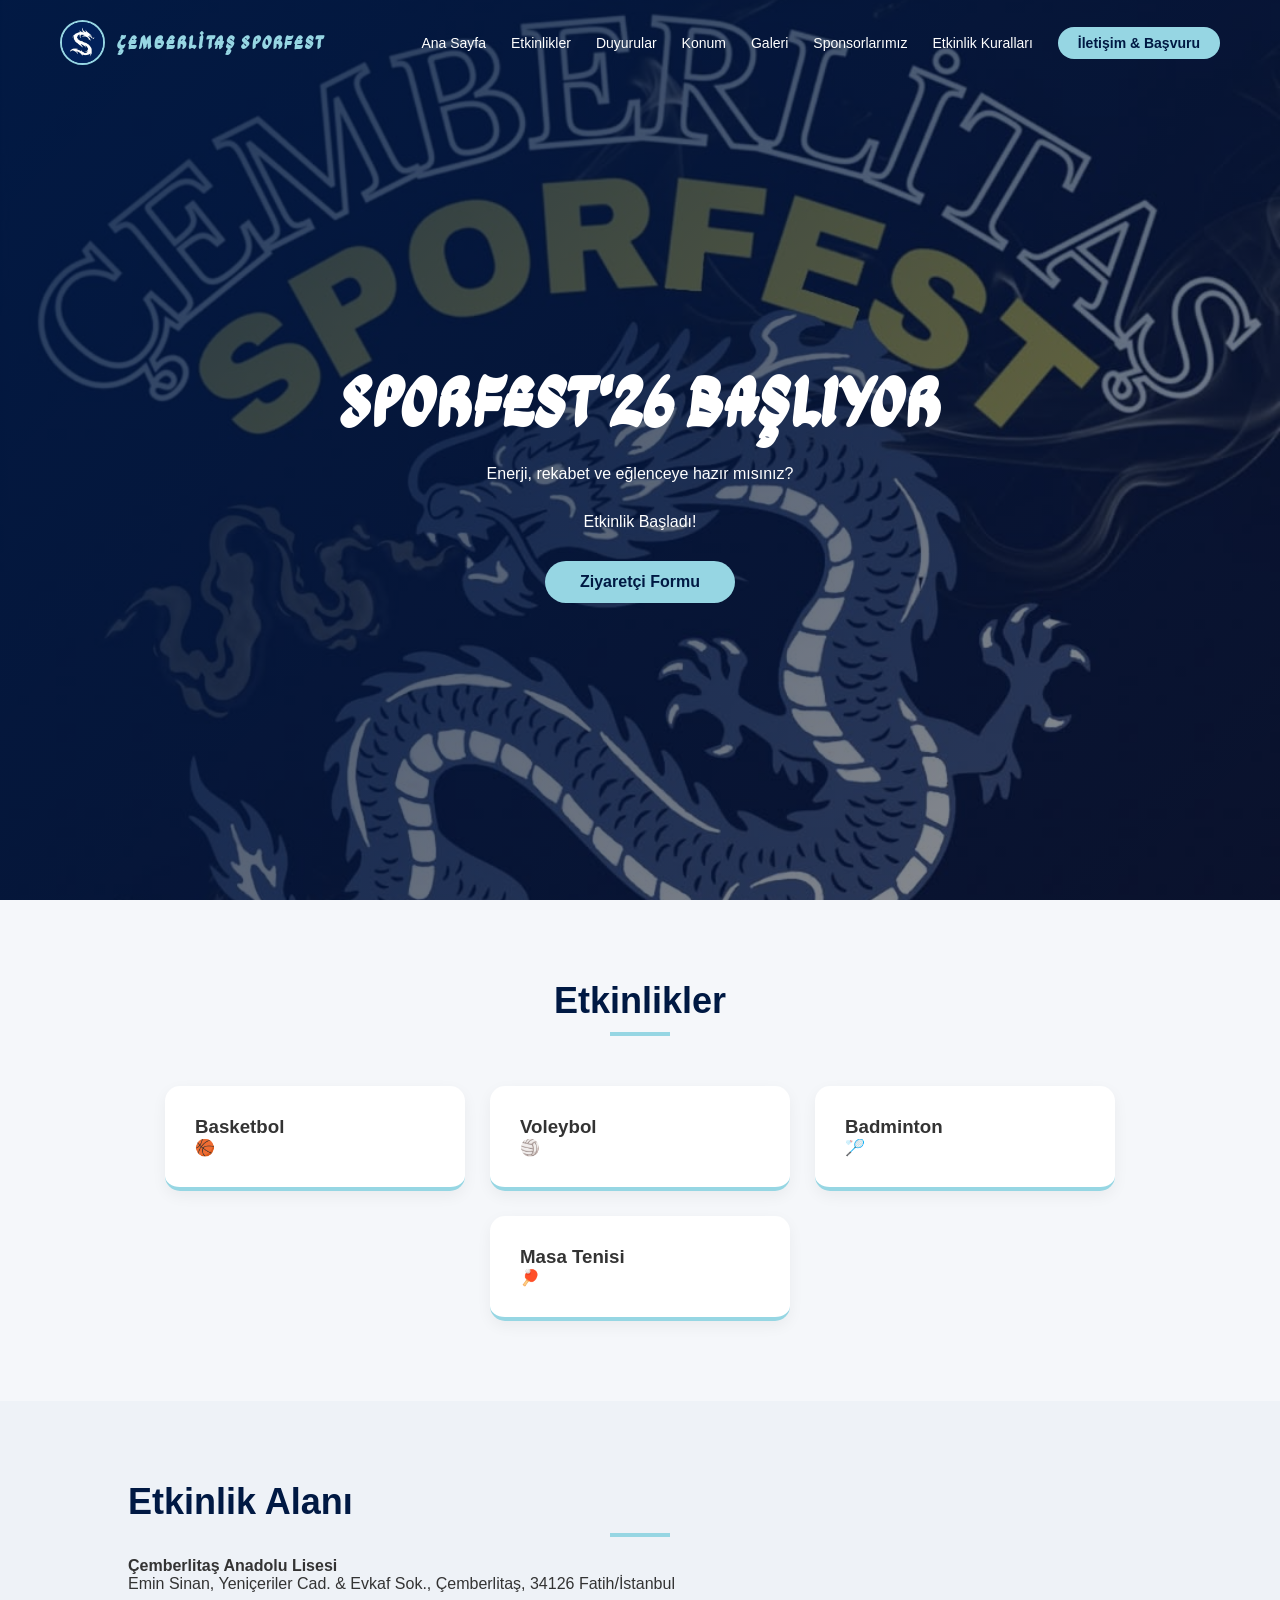
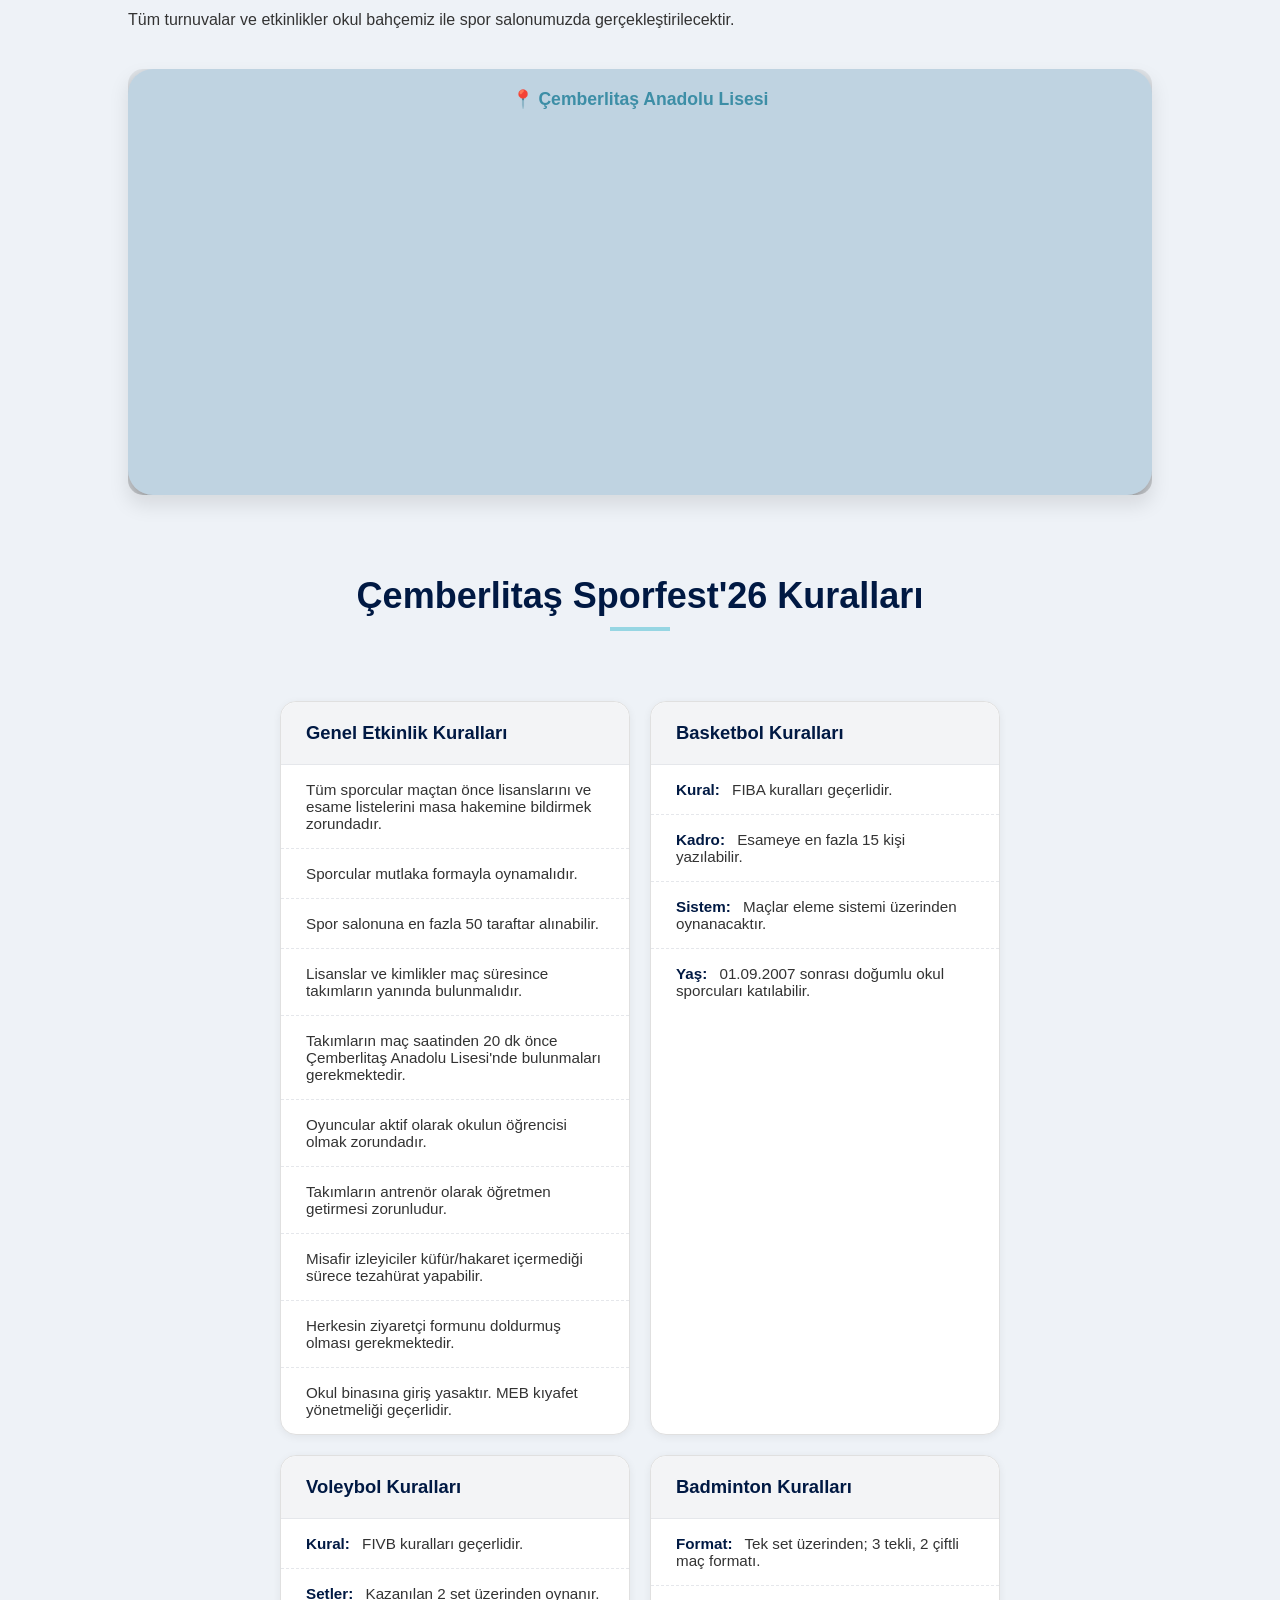
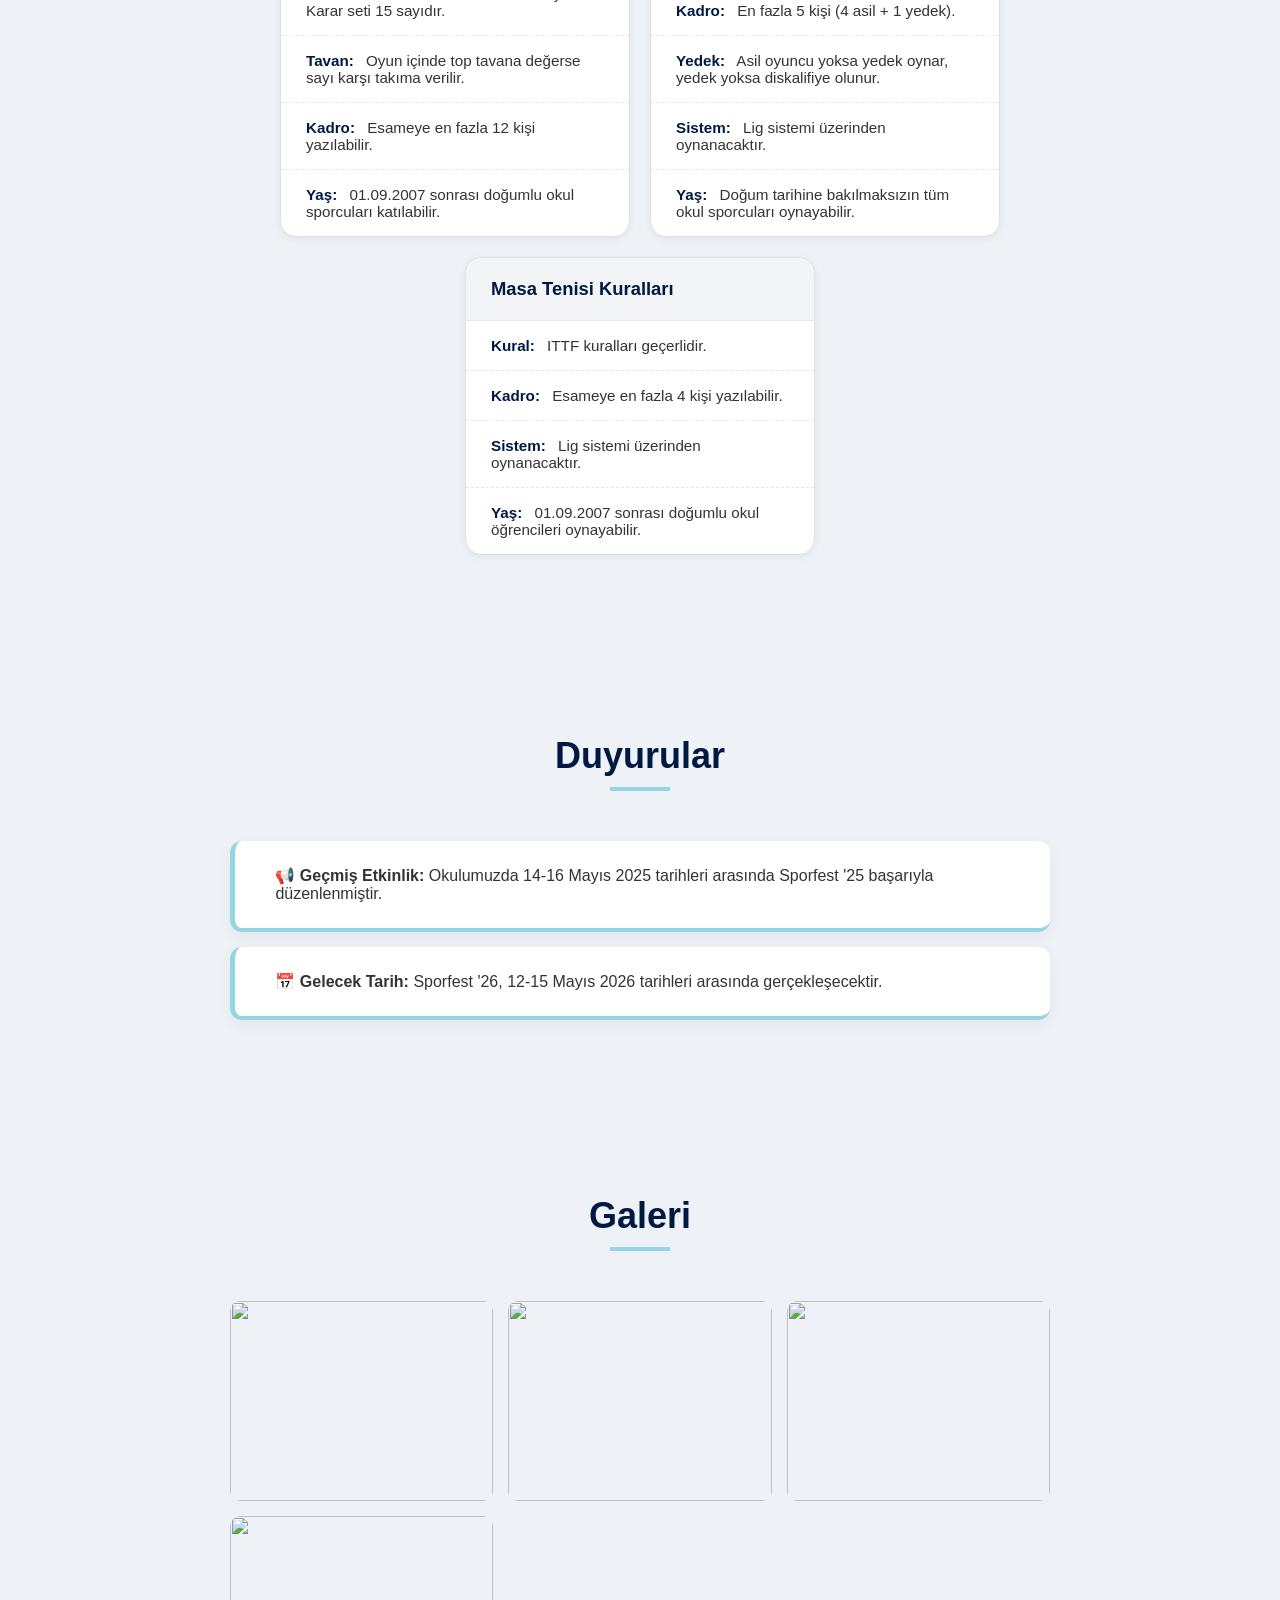
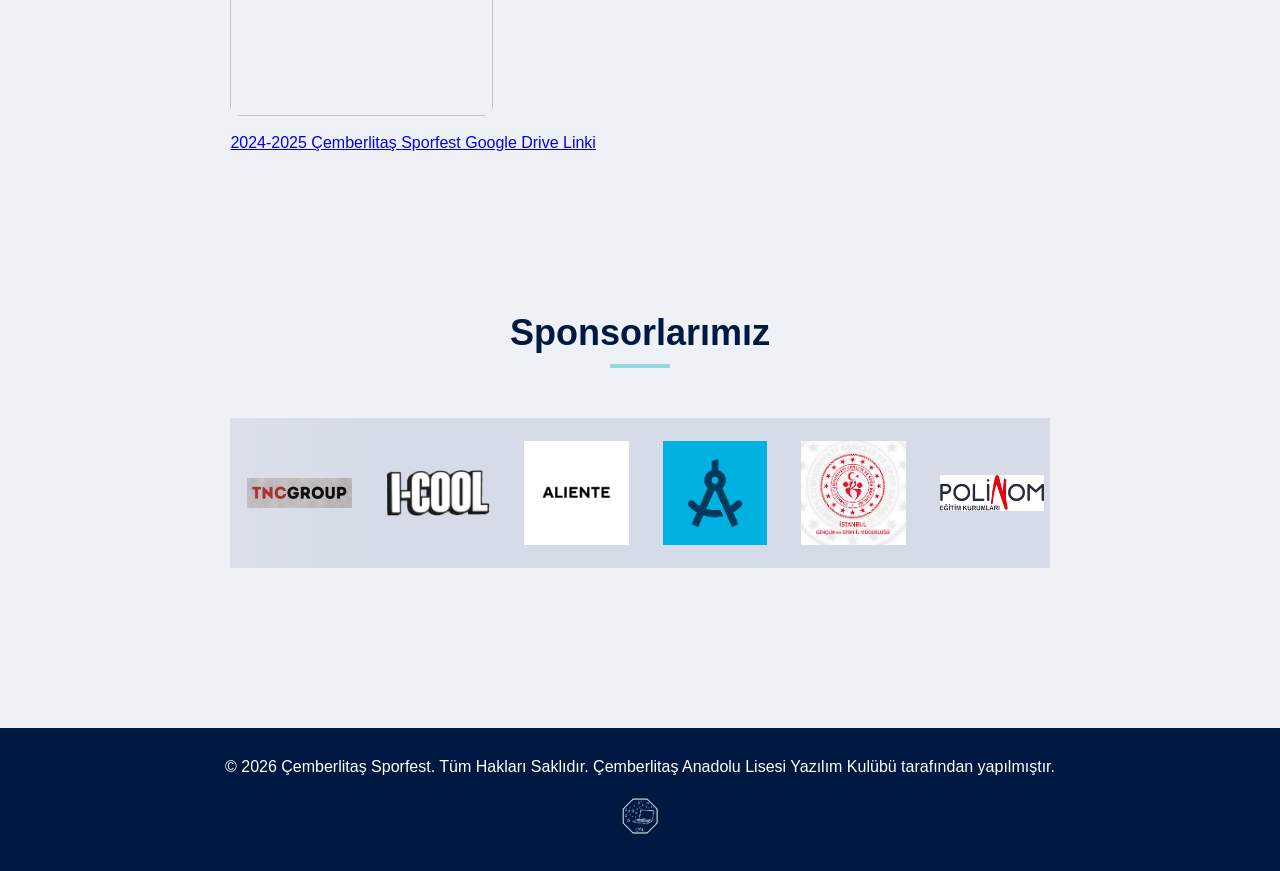
==== commit 49e581db: "Harita duzeltildi" ====
--- a/index.html
+++ b/index.html
@@ -145,7 +145,7 @@
                             📍 Çemberlitaş Anadolu Lisesi
                         </div>
                         <iframe
-                            src="https://www.google.com/maps/embed?pb=!1m18!1m12!1m3!1d3010.788701072628!2d28.970198!3d41.0079978!2m3!1f0!2f0!3f0!3m2!1i1024!2i768!4f13.1!3m3!1m2!1s0x14cab9972b08a[...]
+                            src="https://www.google.com/maps/embed?pb=!1m18!1m12!1m3!1d3010.788701072628!2d28.970198!3d41.0079978!2m3!1f0!2f0!3f0!3m2!1i1024!2i768!4f13.1!3m3!1m2!1s0x14cab9972b08a76f%3A0xc16364ef75e2a8c0!2s%C3%87emberlita%C5%9F%20Anadolu%20Lisesi!5e0!3m2!1str!2str!4v1778432822885!5m2!1str!2str"
                             width="600" height="450" style="border:0;" allowfullscreen="" loading="lazy"
                             referrerpolicy="no-referrer-when-downgrade"></iframe>
                     </div>
--- a/style.css
+++ b/style.css
@@ -17,6 +17,13 @@
     background: var(--bg-light);
     color: #333;
     overflow-x: hidden;
+    display: flex;
+    flex-direction: column;
+    min-height: 100vh;
+}
+
+main {
+    flex: 1 0 auto;
 }
 
 .navbar {
@@ -795,6 +802,15 @@
         text-align: center;
         gap: 10px;
     }
+
+    .program-container {
+        padding: 10px;
+    }
+    
+    .program-card {
+        width: 100%;
+        margin: 0 auto;
+    }
 }
 
 @media (max-width: 480px) {
@@ -825,38 +841,87 @@
     gap: 20px;
     padding: 20px;
     flex-wrap: wrap;
+    max-width: 100%;
 }
 
 .program-card {
-    background-color: #e5e5e5a7;
-    border: 1px solid #333;
-    border-radius: 15px;
-    padding: 25px;
-    width: 350px; 
+    background: white;
+    border: 1px solid #e0e0e0;
+    border-radius: 16px;
+    padding: 0;
+    width: 350px;
     max-width: 100%;
-    transition: transform 0.3s ease;
+    transition: all 0.3s ease;
     box-sizing: border-box;
+    box-shadow: 0 2px 8px rgba(0, 0, 0, 0.06);
 }
 
 .program-card:hover {
-    transform: translateY(-5px);
-    border-color: #0f1470;
+    transform: translateY(-8px);
+    box-shadow: 0 8px 20px rgba(0, 0, 0, 0.12);
+    border-color: var(--primary-light);
+}
+
+.card-header {
+    background: #f3f4f6;
+    padding: 20px 25px;
+    border-bottom: 1px solid #e5e7eb;
+    border-radius: 16px 16px 0 0;
 }
 
 .card-header h3 {
-    font-size: 1.1rem;
-    margin-bottom: 5px;
-}
-
-@media (max-width: 480px) {
-    .program-container {
-        padding: 10px;
-    }
-    
-    .program-card {
-        width: 100%;
-        margin: 0 auto;
-    }
+    font-size: 1.15rem;
+    margin: 0;
+    color: var(--primary-dark);
+    font-weight: 600;
+}
+
+/* ========== KURALLAR LİSTESİ - İzole Styling ========== */
+.kurallar-listesi {
+    list-style: none;
+    padding: 0;
+    margin: 0;
+}
+
+.kurallar-listesi li {
+    padding: 16px 25px;
+    border-bottom: 1px dashed #e5e7eb;
+    font-size: 0.95rem;
+    color: #333;
+    margin: 0;
+}
+
+.kurallar-listesi li:last-child {
+    border-bottom: none;
+}
+
+.kurallar-listesi li span {
+    font-weight: 600;
+    color: var(--primary-dark);
+    margin-right: 8px;
+}
+
+/* ========== SCHEDULE LIST - Eski Program Akışı İçin ========== */
+.schedule-list {
+    list-style: none;
+    padding: 0;
+    margin: 0;
+}
+
+.schedule-list li {
+    padding: 15px 0;
+    border-bottom: 1px dashed #444;
+    font-size: 0.95rem;
+    color: #000000;
+}
+
+.schedule-list li span {
+    font-weight: bold;
+    margin-right: 10px;
+}
+
+.schedule-list li:last-child {
+    border-bottom: none;
 }
 
 .location {
@@ -870,27 +935,6 @@
     font-weight: bold;
     color: #bbb;
     margin-bottom: 20px;
-}
-
-.schedule-list {
-    list-style: none;
-    padding: 0;
-}
-
-.schedule-list li {
-    padding: 15px 0;
-    border-bottom: 1px dashed #444;
-    font-size: 0.95rem;
-    color: #000000;
-}
-
-.schedule-list li span {
-    font-weight: bold;
-    margin-right: 10px;
-}
-
-.schedule-list li:last-child {
-    border-bottom: none;
 }
 
 .map-frame {
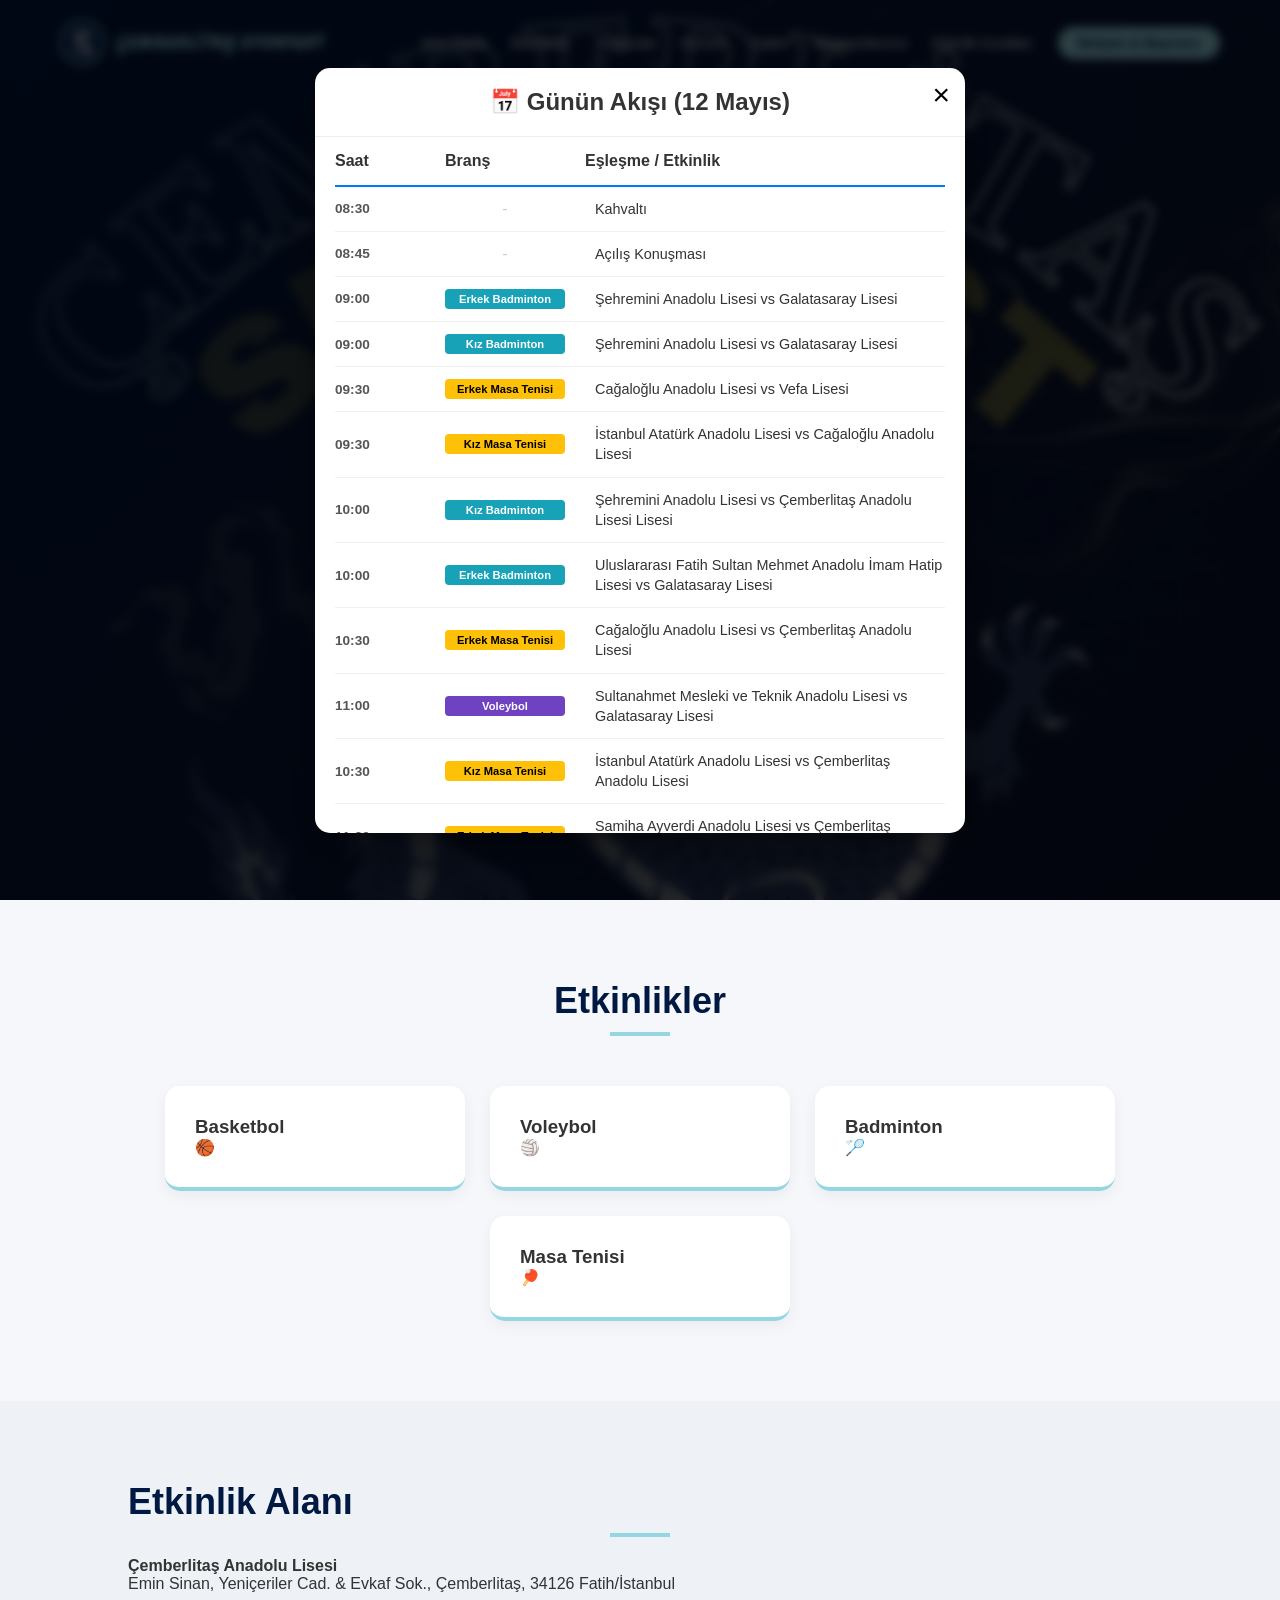
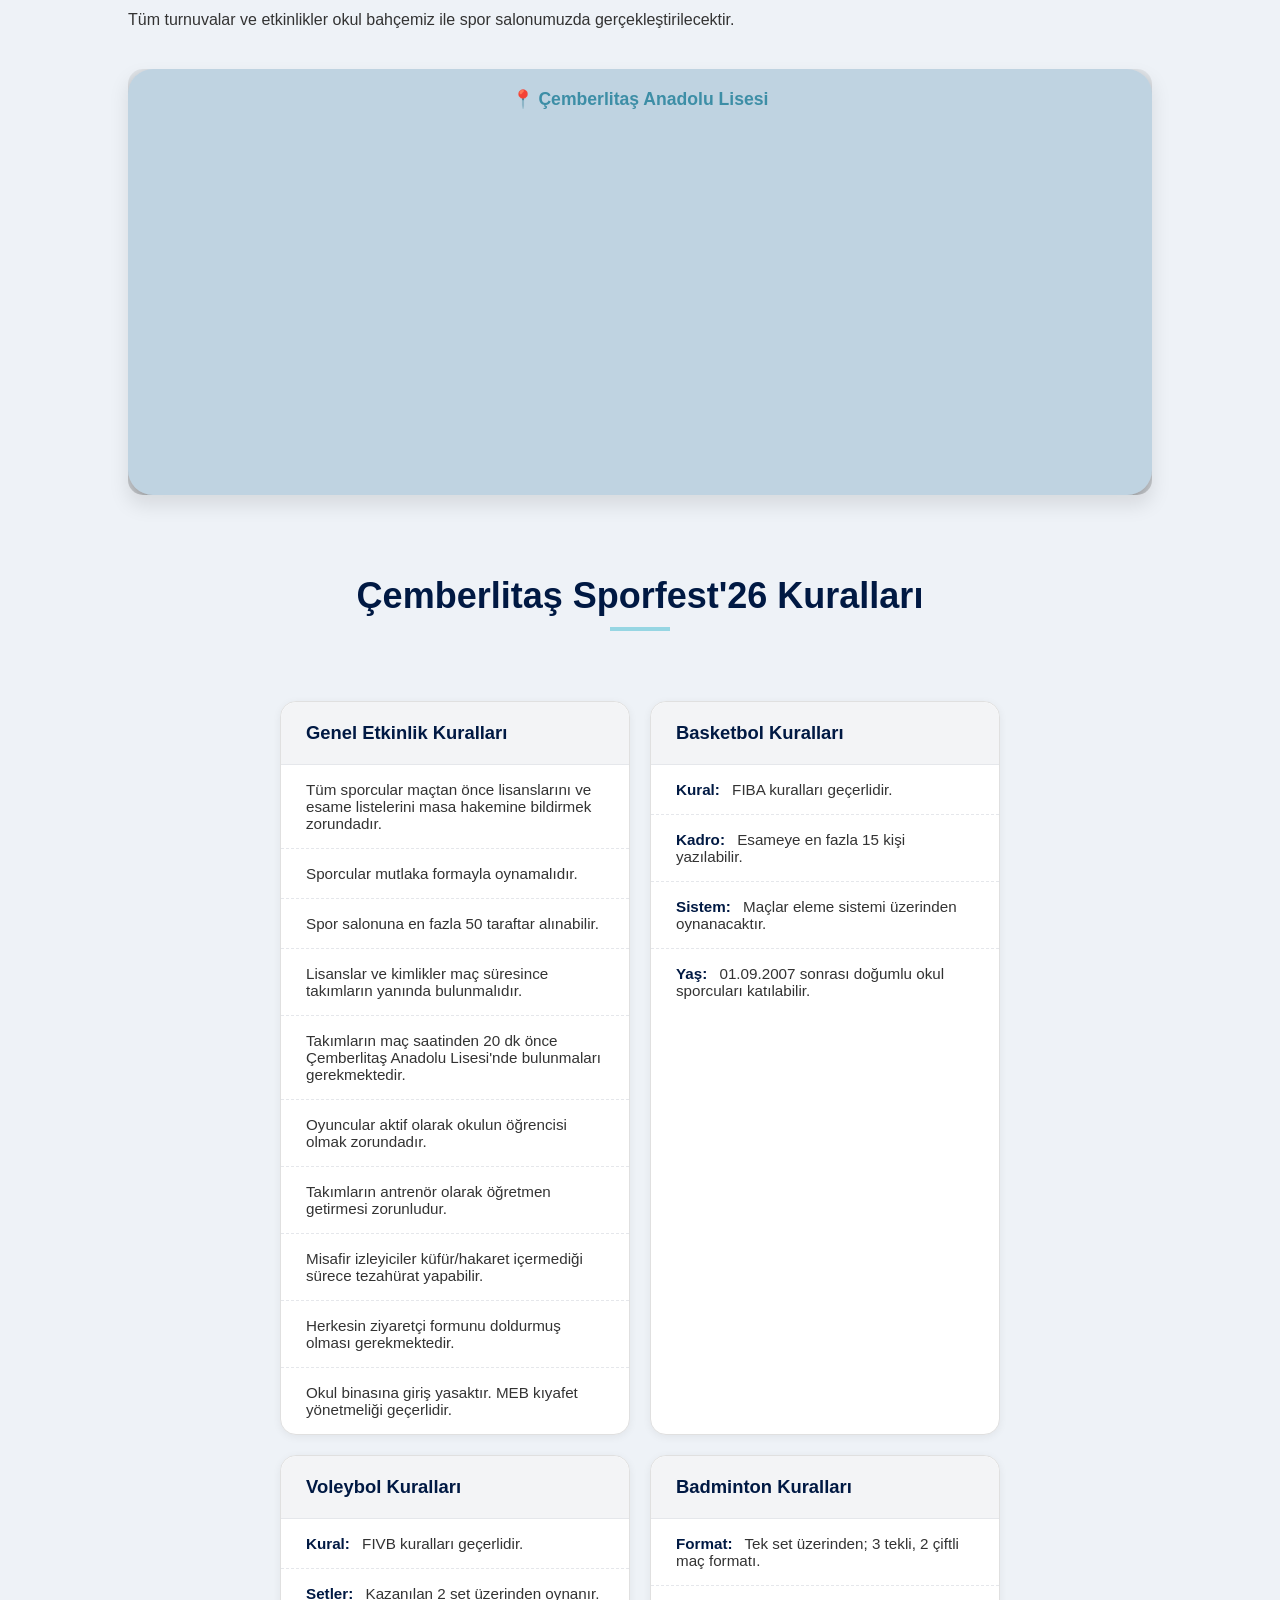
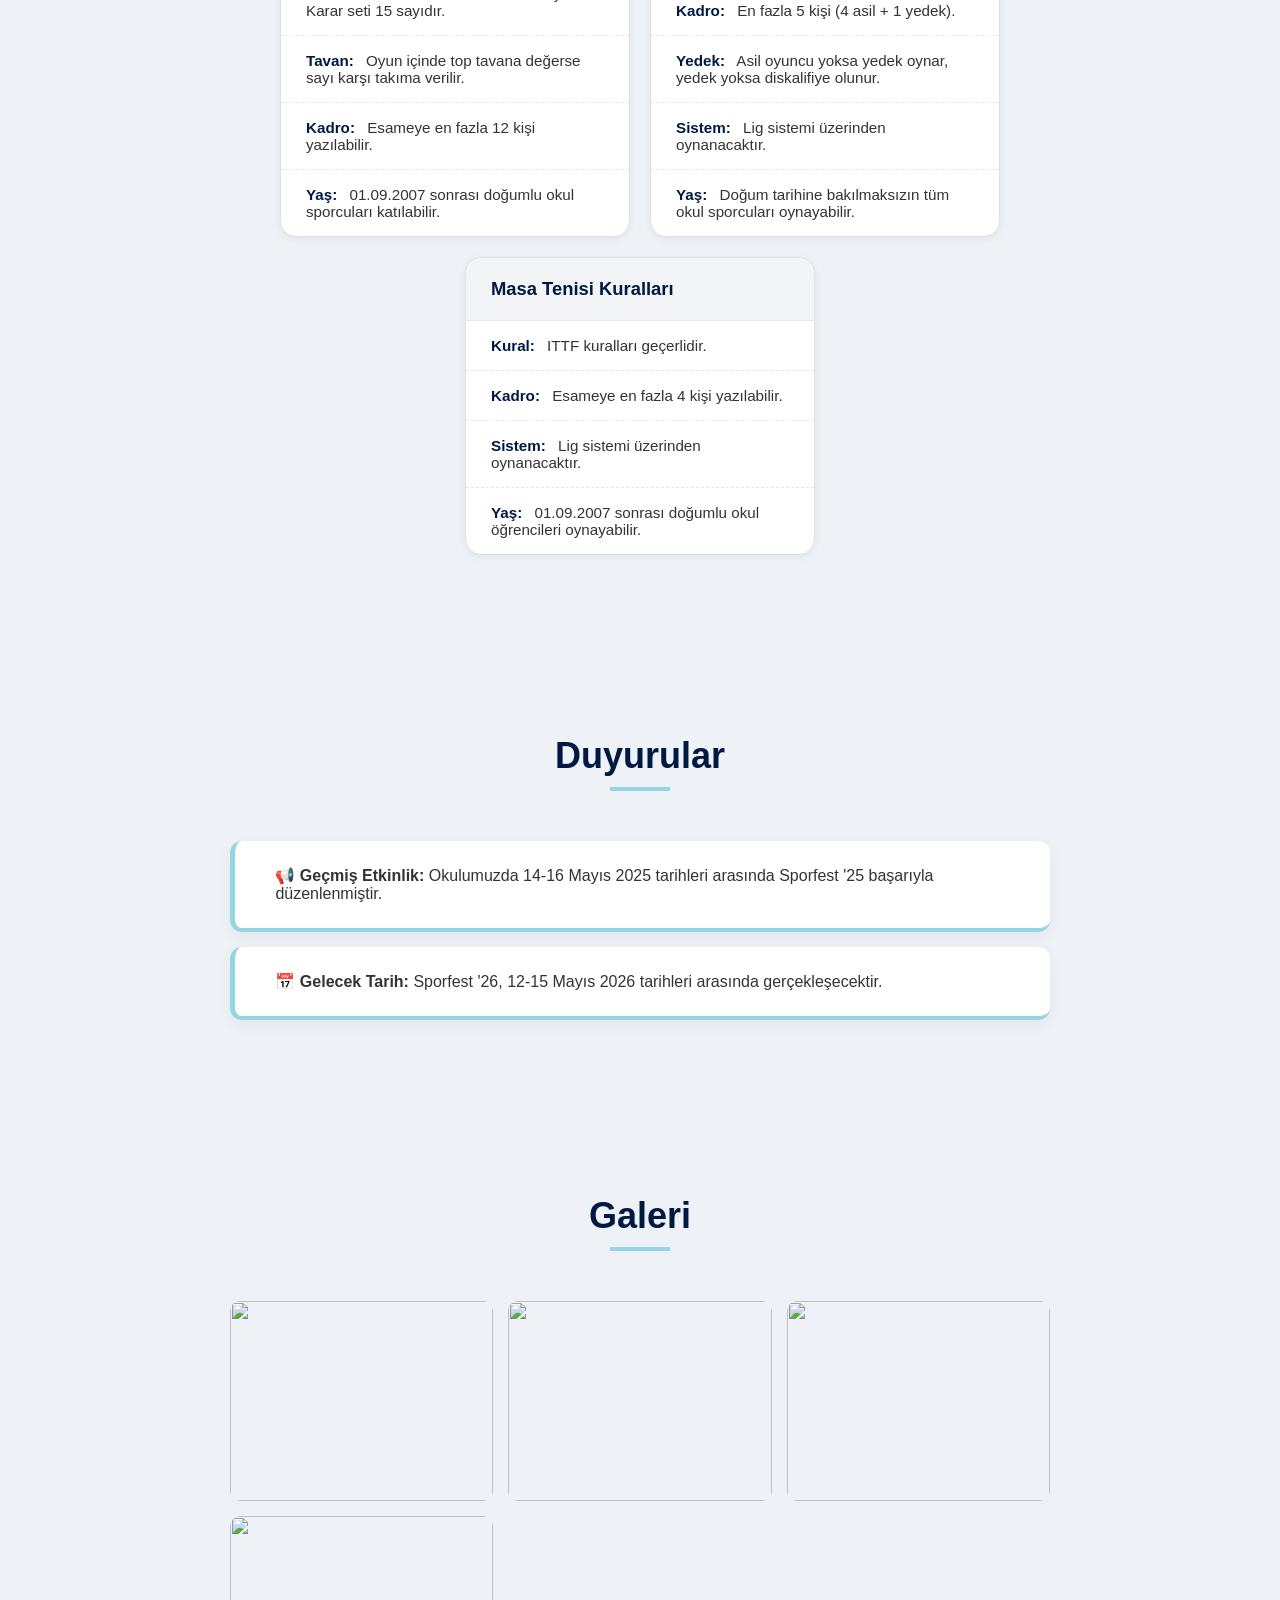
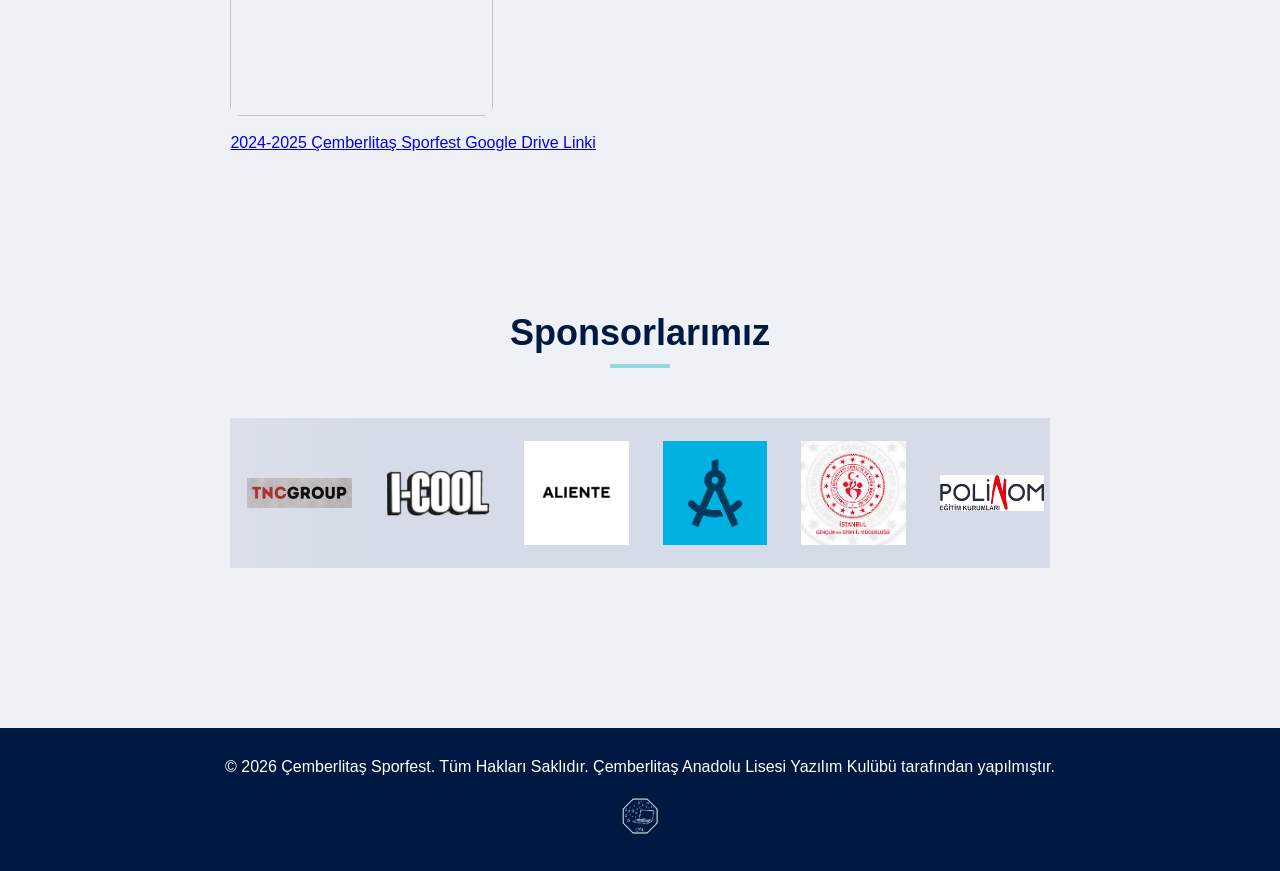
==== commit 04004ceb: "Günün akışı eklendi" ====
--- a/index.html
+++ b/index.html
@@ -14,36 +14,36 @@
 
 <body>
     <script>
-    function patlat() {
-        var end = Date.now() + (3 * 1000); 
-
-        var colors = ['#0000ff', '#ffffff'];
-
-        (function frame() {
-            confetti({
-                particleCount: 3,
-                angle: 60,
-                spread: 55,
-                origin: { x: 0, y: 0.8 },
-                colors: colors,
-                zIndex: 99999
-            });
-            confetti({
-                particleCount: 3,
-                angle: 120,
-                spread: 55,
-                origin: { x: 1, y: 0.8 },
-                colors: colors,
-                zIndex: 99999
-            });
-
-            if (Date.now() < end) {
-                requestAnimationFrame(frame);
-            }
-        }());
-    }
-    setTimeout(patlat, 2000); 
-</script>
+        function patlat() {
+            var end = Date.now() + (3 * 1000);
+
+            var colors = ['#0000ff', '#ffffff'];
+
+            (function frame() {
+                confetti({
+                    particleCount: 3,
+                    angle: 60,
+                    spread: 55,
+                    origin: { x: 0, y: 0.8 },
+                    colors: colors,
+                    zIndex: 99999
+                });
+                confetti({
+                    particleCount: 3,
+                    angle: 120,
+                    spread: 55,
+                    origin: { x: 1, y: 0.8 },
+                    colors: colors,
+                    zIndex: 99999
+                });
+
+                if (Date.now() < end) {
+                    requestAnimationFrame(frame);
+                }
+            }());
+        }
+        setTimeout(patlat, 2000); 
+    </script>
 
     <nav class="navbar">
         <div class="navbar-container">
@@ -355,6 +355,122 @@
             yapılmıştır.</p>
         <img src="image/yazilim.png" alt="Yazılım Kulübü Logosu" class="footer-logo">
     </footer>
+
+
+    <div id="eventModal" class="modal-overlay">
+        <div class="modal-card">
+            <button class="close-btn" id="closeModal">&times;</button>
+            <div class="modal-header">
+                <h2>📅 Günün Akışı (12 Mayıs)</h2>
+            </div>
+            <div class="modal-body">
+                <div class="timeline-header">
+                    <span>Saat</span>
+                    <span>Branş</span>
+                    <span>Eşleşme / Etkinlik</span>
+                </div>
+
+                <div class="timeline-item">
+                    <span class="time">08:30</span>
+                    <span class="branch">-</span>
+                    <span class="match">Kahvaltı</span>
+                </div>
+
+                <div class="timeline-item">
+                    <span class="time">08:45</span>
+                    <span class="branch">-</span>
+                    <span class="match">Açılış Konuşması</span>
+                </div>
+
+                <div class="timeline-item">
+                    <span class="time">09:00</span>
+                    <span class="tag badminton">Erkek Badminton</span>
+                    <span class="match">Şehremini Anadolu Lisesi vs Galatasaray Lisesi</span>
+                </div>
+
+                <div class="timeline-item">
+                    <span class="time">09:00</span>
+                    <span class="tag badminton">Kız Badminton</span>
+                    <span class="match">Şehremini Anadolu Lisesi vs Galatasaray Lisesi</span>
+                </div>
+
+                <div class="timeline-item">
+                    <span class="time">09:30</span>
+                    <span class="tag tabletennis">Erkek Masa Tenisi</span>
+                    <span class="match">Cağaloğlu Anadolu Lisesi vs Vefa Lisesi</span>
+                </div>
+
+                <div class="timeline-item">
+                    <span class="time">09:30</span>
+                    <span class="tag tabletennis">Kız Masa Tenisi</span>
+                    <span class="match">İstanbul Atatürk Anadolu Lisesi vs Cağaloğlu Anadolu Lisesi</span>
+                </div>
+
+
+                <div class="timeline-item">
+                    <span class="time">10:00</span>
+                    <span class="tag badminton">Kız Badminton</span>
+                    <span class="match">Şehremini Anadolu Lisesi vs Çemberlitaş Anadolu Lisesi Lisesi</span>
+                </div>
+
+                <div class="timeline-item">
+                    <span class="time">10:00</span>
+                    <span class="tag badminton">Erkek Badminton</span>
+                    <span class="match">Uluslararası Fatih Sultan Mehmet Anadolu İmam Hatip Lisesi vs Galatasaray
+                        Lisesi</span>
+                </div>
+
+                <div class="timeline-item">
+                    <span class="time">10:30</span>
+                    <span class="tag tabletennis">Erkek Masa Tenisi</span>
+                    <span class="match">Cağaloğlu Anadolu Lisesi vs Çemberlitaş Anadolu Lisesi</span>
+                </div>
+
+                <div class="timeline-item">
+                    <span class="time">11:00</span>
+                    <span class="tag volleyball">Voleybol</span>
+                    <span class="match">Sultanahmet Mesleki ve Teknik Anadolu Lisesi vs Galatasaray Lisesi</span>
+                </div>
+
+                <div class="timeline-item">
+                    <span class="time">10:30</span>
+                    <span class="tag tabletennis">Kız Masa Tenisi</span>
+                    <span class="match">İstanbul Atatürk Anadolu Lisesi vs Çemberlitaş Anadolu Lisesi</span>
+                </div>
+
+                <div class="timeline-item">
+                    <span class="time">11:30</span>
+                    <span class="tag tabletennis">Erkek Masa Tenisi</span>
+                    <span class="match">Samiha Ayverdi Anadolu Lisesi vs Çemberlitaş Anadolu Lisesi</span>
+                </div>
+
+                <div class="timeline-item">
+                    <span class="time">12:15</span>
+                    <span class="branch">-</span>
+                    <span class="match">Öğle Yemeği</span>
+                </div>
+
+                <div class="timeline-item">
+                    <span class="time">12:30</span>
+                    <span class="tag volleyball">Voleybol</span>
+                    <span class="match">Beşiktaş Atatürk Anadolu Lisesi vs Pertevniyal Lisesi</span>
+                </div>
+
+                <div class="timeline-item">
+                    <span class="time">14:00</span>
+                    <span class="tag basketball">Basketbol</span>
+                    <span class="match">Çemberlitaş Anadolu Lisesi vs Pertevniyal Lisesi</span>
+                </div>
+
+                <div class="timeline-item">
+                    <span class="time">15:30</span>
+                    <span class="tag basketball">Basketbol</span>
+                    <span class="match">Vefa Lisesi vs İTÜ Mesleki ve Teknik Anadolu Lİsesi</span>
+                </div>
+
+            </div>
+        </div>
+    </div>
 </body>
 
-</html>
+</html>
--- a/style.css
+++ b/style.css
@@ -956,3 +956,78 @@
     border-radius: 15px;
     display: block;
 }
+
+.modal-overlay {
+    display: none;
+    position: fixed;
+    top: 0; left: 0; width: 100%; height: 100%;
+    background: rgba(0, 0, 0, 0.7);
+    backdrop-filter: blur(5px);
+    z-index: 9999;
+    justify-content: center;
+    align-items: center;
+}
+
+.modal-card {
+    background: #fff;
+    width: 95%;
+    max-width: 650px;
+    max-height: 85vh;
+    border-radius: 15px;
+    display: flex;
+    flex-direction: column;
+    position: relative;
+    box-shadow: 0 15px 40px rgba(0,0,0,0.4);
+    overflow: hidden;
+}
+
+.modal-header { padding: 20px; border-bottom: 1px solid #eee; text-align: center; }
+
+.modal-body {
+    padding: 0 20px 20px 20px;
+    overflow-y: auto;
+}
+
+.modal-body::-webkit-scrollbar { width: 6px; }
+.modal-body::-webkit-scrollbar-thumb { background: #ccc; border-radius: 10px; }
+
+.timeline-header {
+    display: grid;
+    grid-template-columns: 110px 140px 1fr;
+    font-weight: bold;
+    padding: 15px 0;
+    position: sticky; top: 0; background: white; z-index: 2;
+    border-bottom: 2px solid #007bff;
+}
+
+.timeline-item {
+    display: grid;
+    grid-template-columns: 110px 140px 1fr;
+    align-items: center;
+    padding: 12px 0;
+    border-bottom: 1px solid #f0f0f0;
+}
+
+.time { font-size: 0.85rem; font-weight: bold; color: #555; }
+
+.tag {
+    font-size: 0.7rem;
+    padding: 4px 8px;
+    border-radius: 4px;
+    color: #fff;
+    text-align: center;
+    width: 120px;
+    font-weight: bold;
+}
+.badminton { background-color: #17a2b8; }
+.tabletennis { background-color: #ffc107; color: #000; }
+.volleyball { background-color: #6f42c1; }
+.basketball { background-color: #fd7e14; }
+.branch { color: #ccc; text-align: center; width: 120px; }
+
+.match { font-size: 0.9rem; padding-left: 10px; line-height: 1.4; }
+
+.close-btn {
+    position: absolute; top: 10px; right: 15px;
+    background: none; border: none; font-size: 30px; cursor: pointer; z-index: 10;
+}
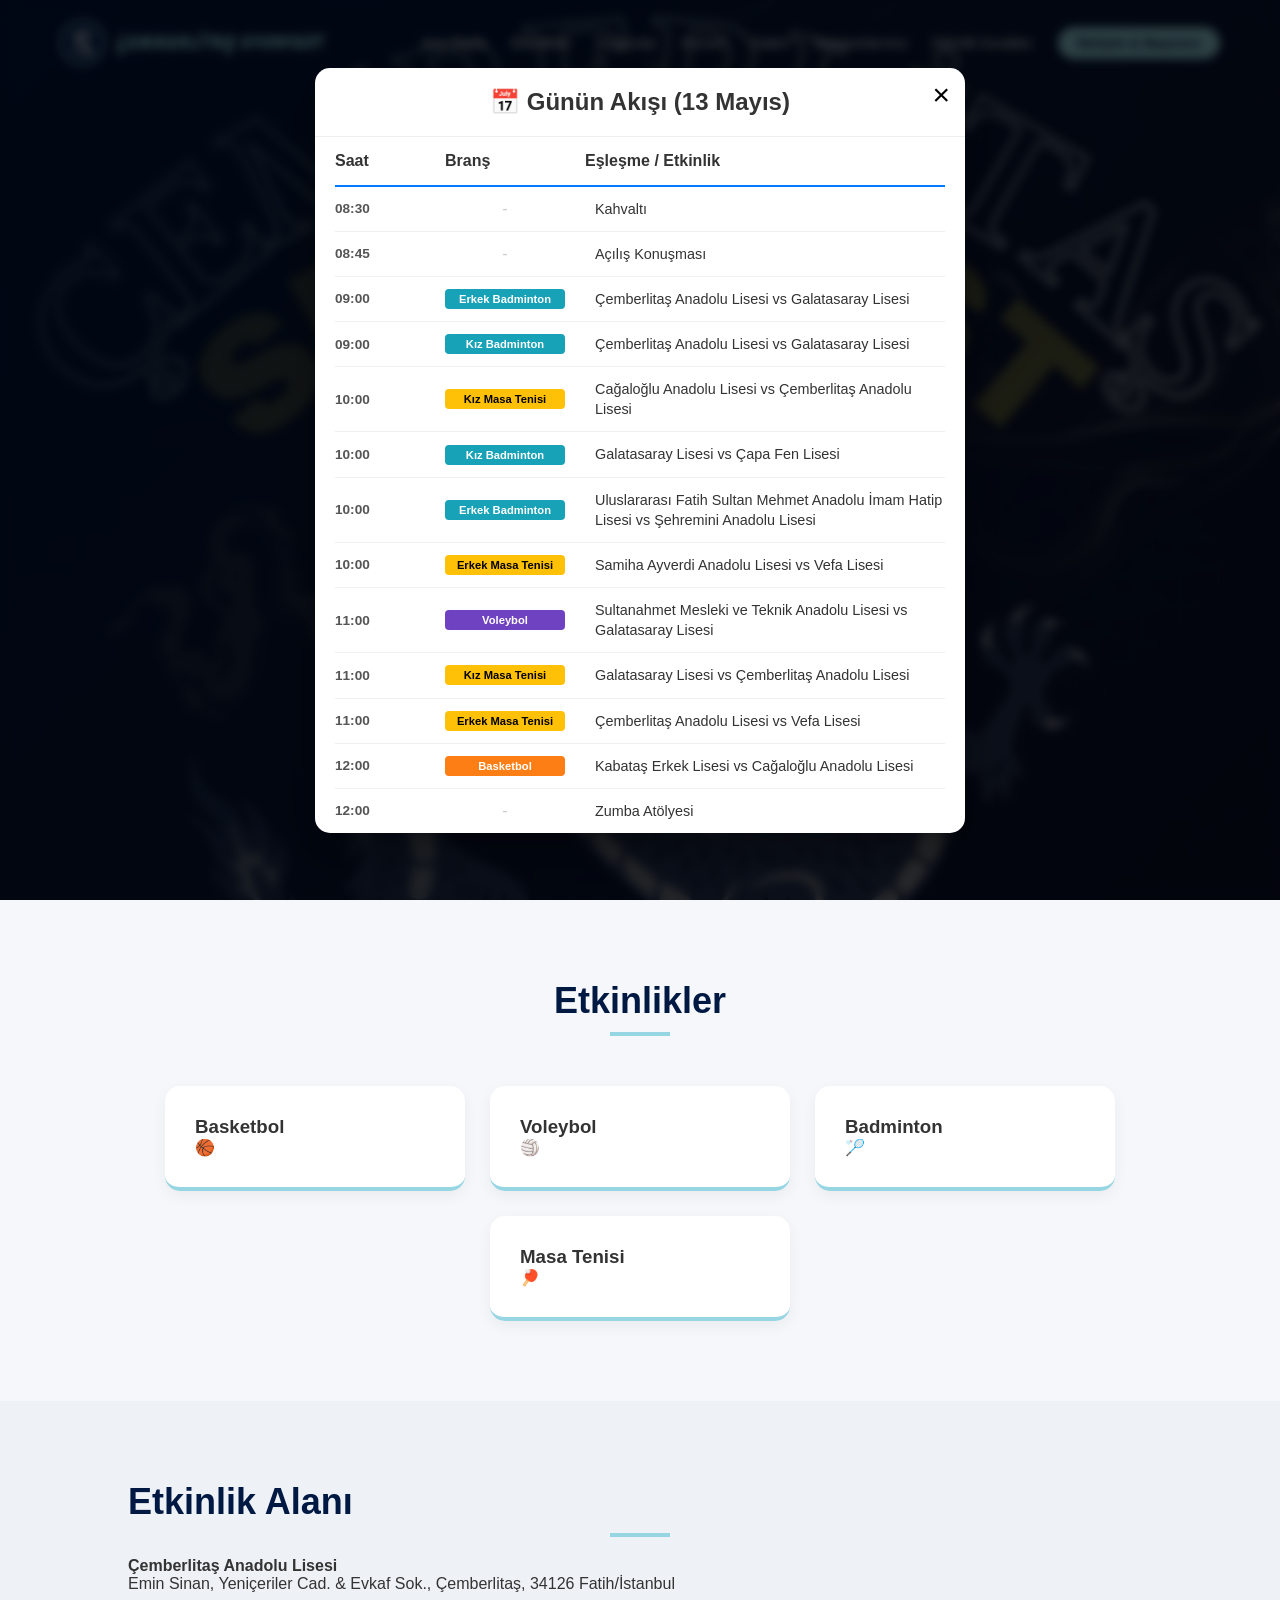
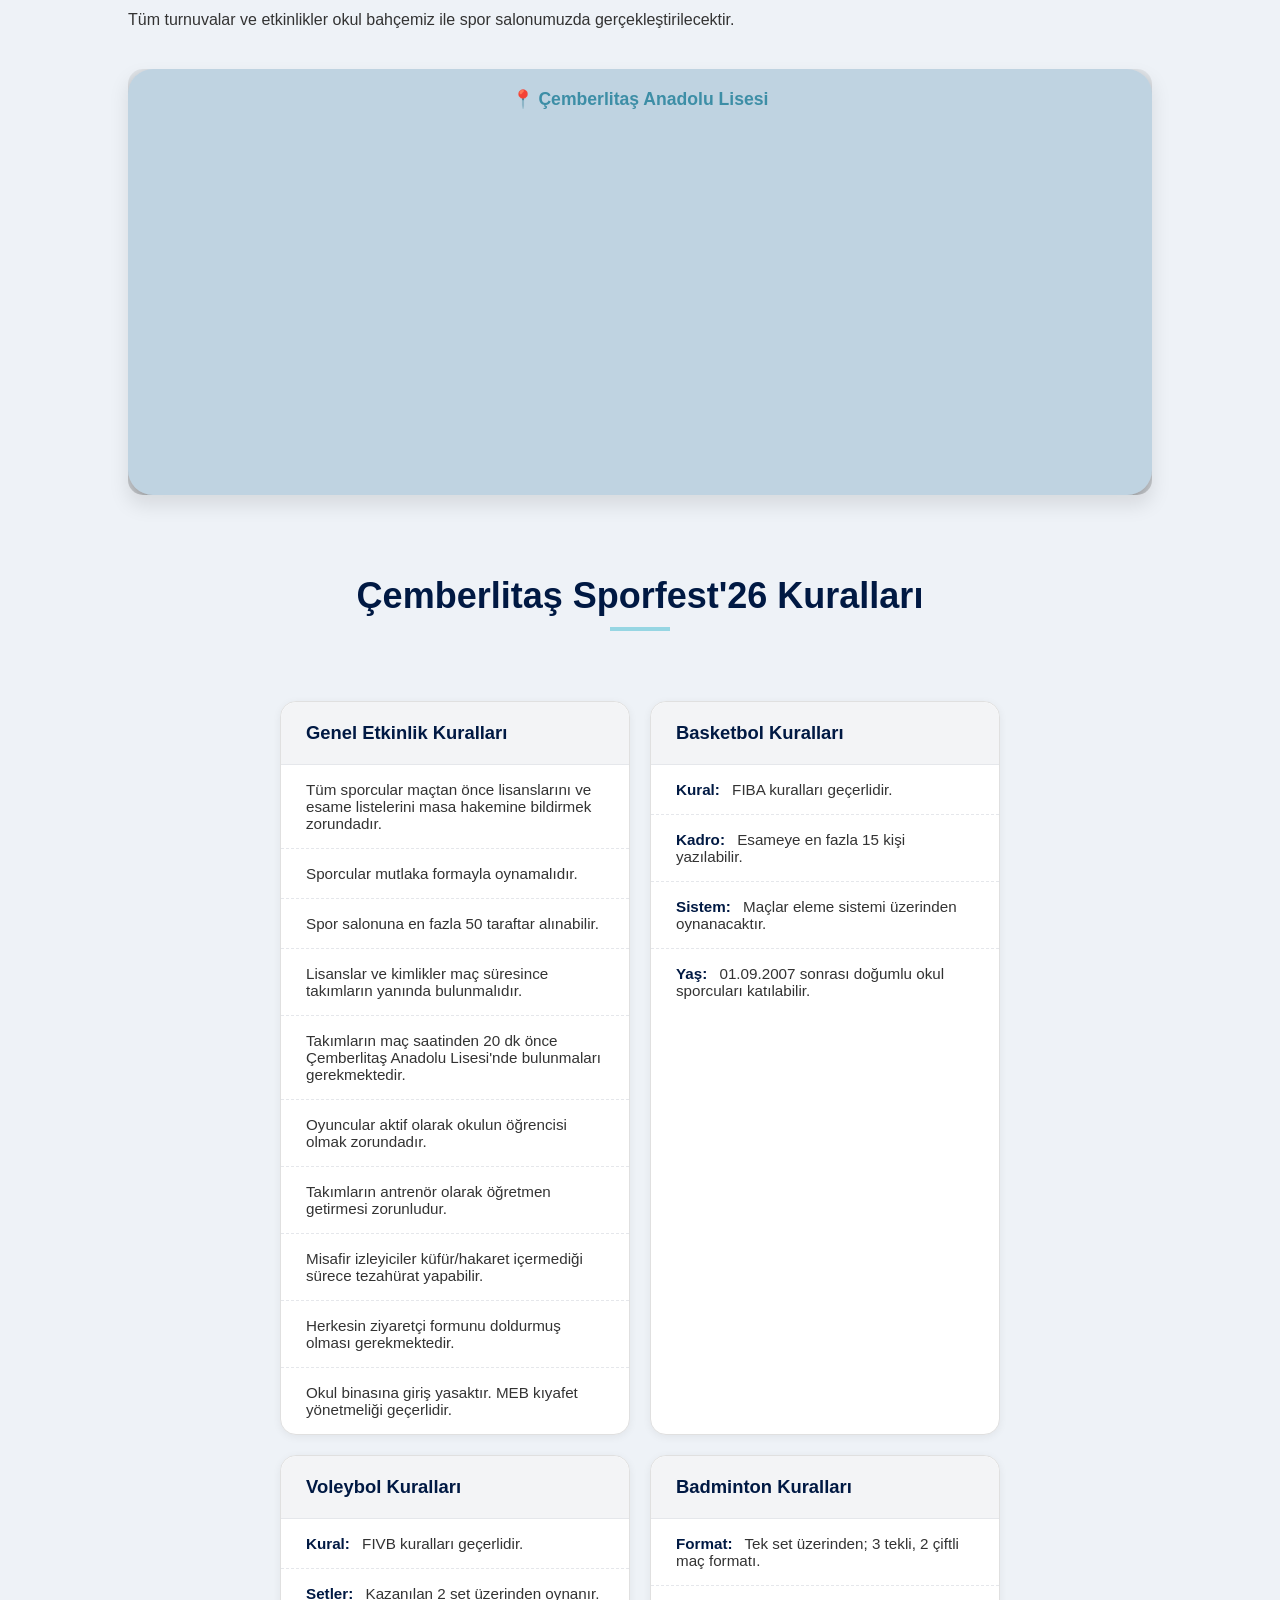
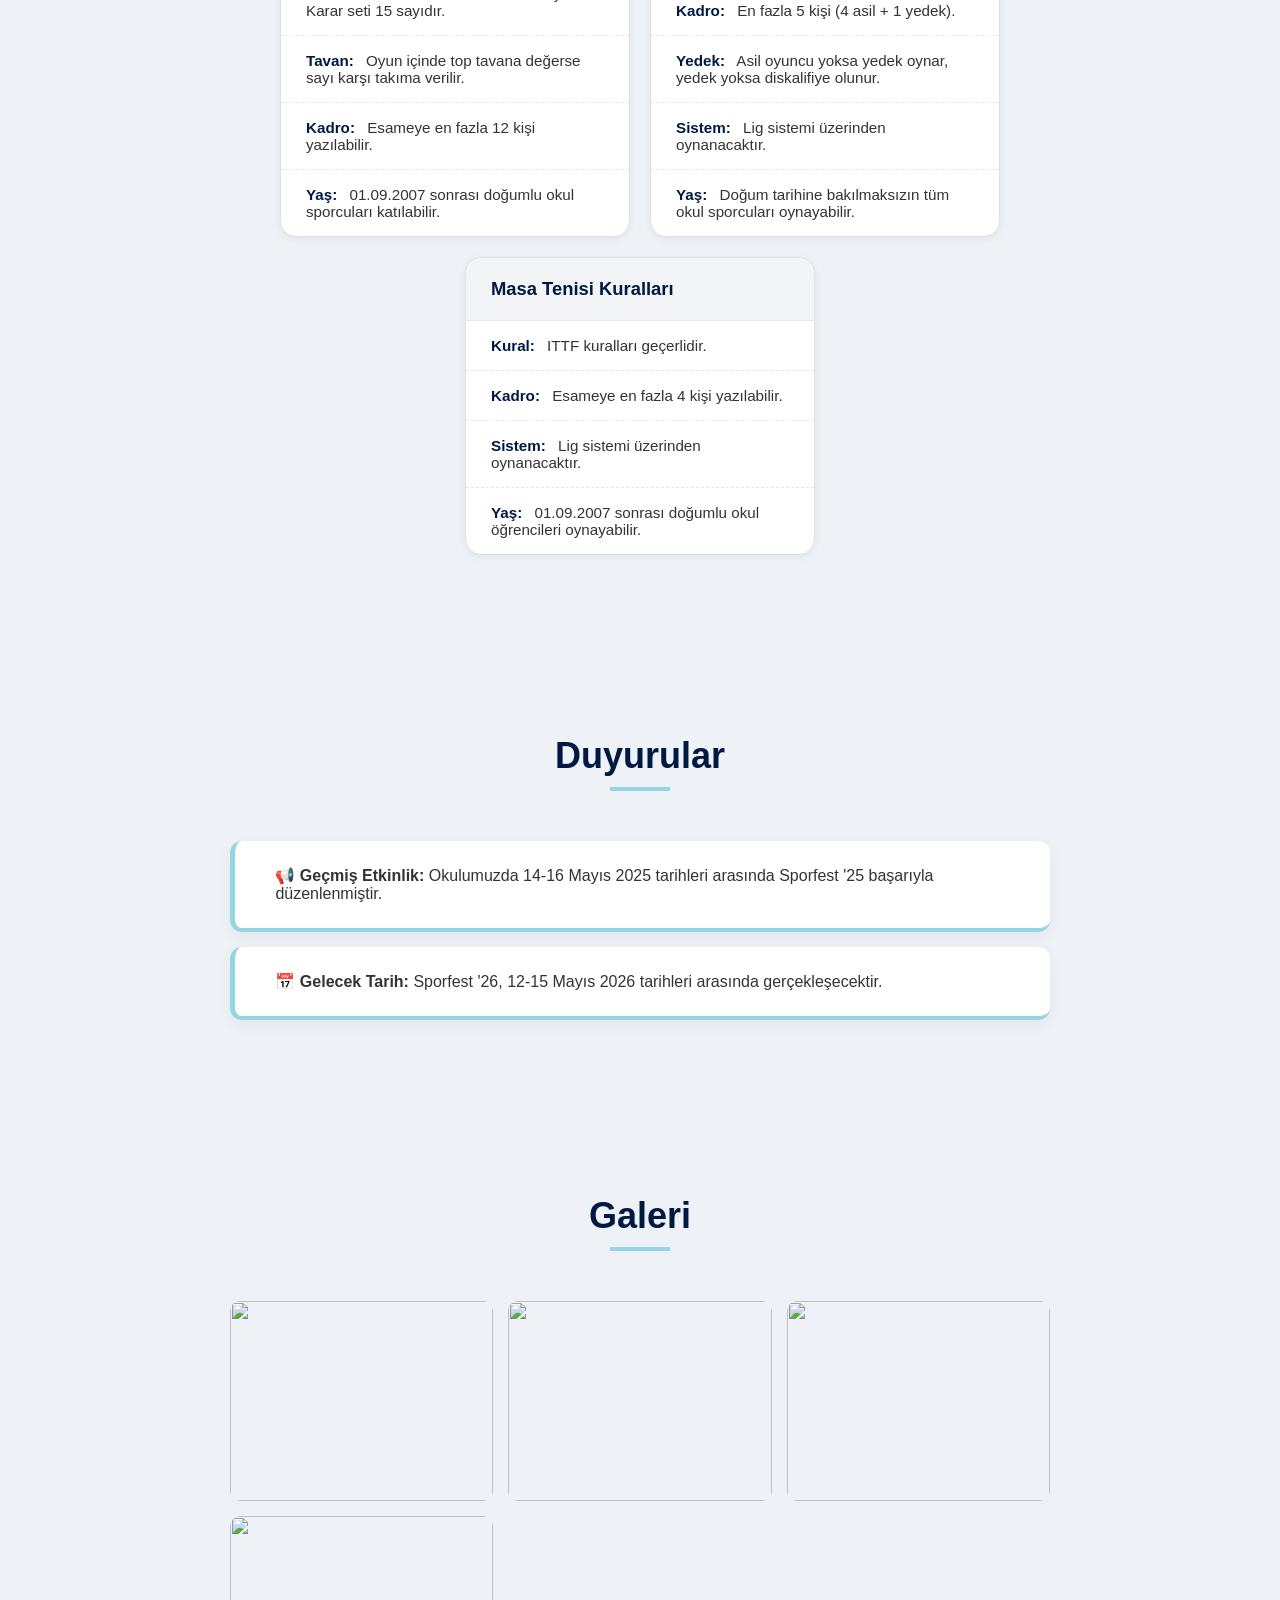
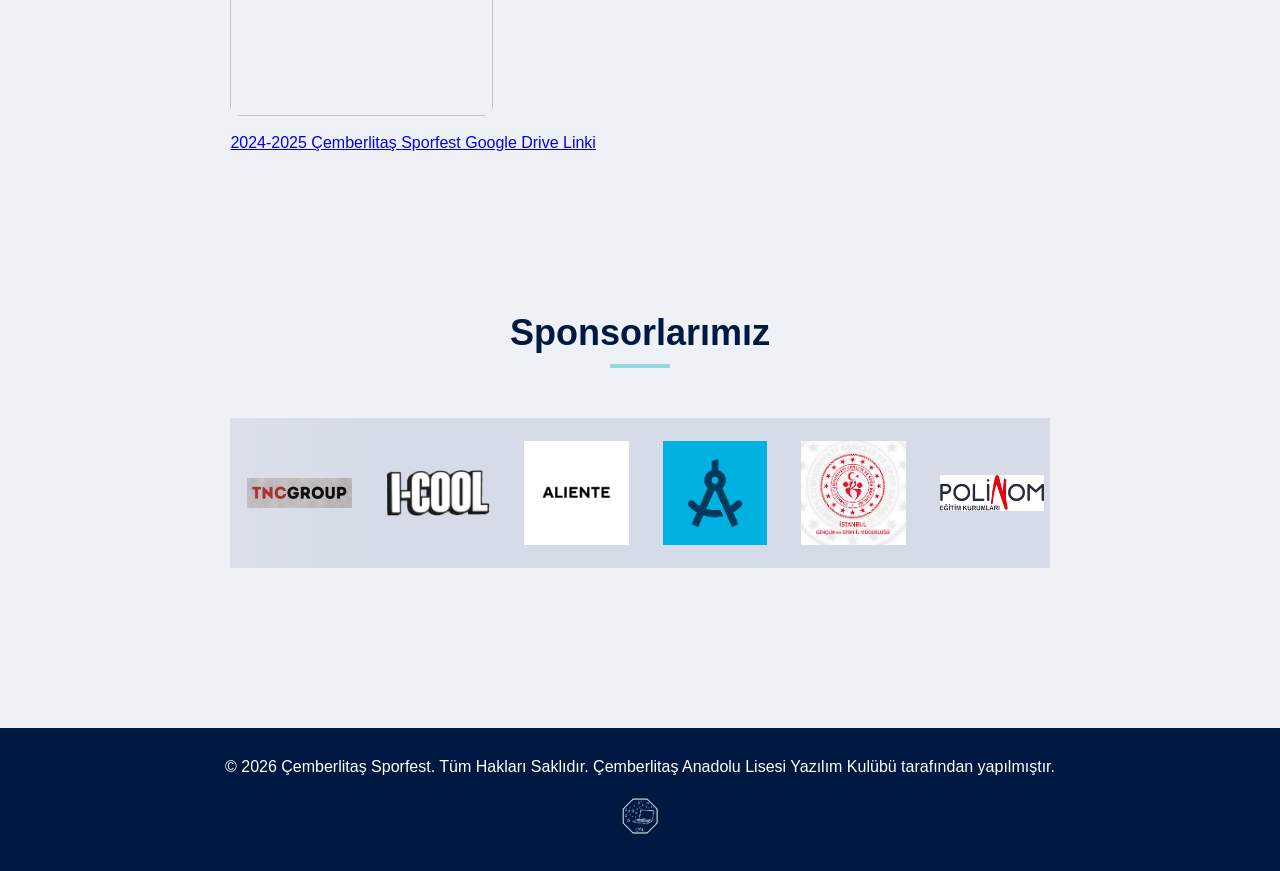
==== commit a4181eaf: "Gun akisi hazirlandi" ====
--- a/index.html
+++ b/index.html
@@ -361,7 +361,7 @@
         <div class="modal-card">
             <button class="close-btn" id="closeModal">&times;</button>
             <div class="modal-header">
-                <h2>📅 Günün Akışı (12 Mayıs)</h2>
+                <h2>📅 Günün Akışı (13 Mayıs)</h2>
             </div>
             <div class="modal-body">
                 <div class="timeline-header">
@@ -385,45 +385,39 @@
                 <div class="timeline-item">
                     <span class="time">09:00</span>
                     <span class="tag badminton">Erkek Badminton</span>
-                    <span class="match">Şehremini Anadolu Lisesi vs Galatasaray Lisesi</span>
+                    <span class="match">Çemberlitaş Anadolu Lisesi vs Galatasaray Lisesi</span>
                 </div>
 
                 <div class="timeline-item">
                     <span class="time">09:00</span>
                     <span class="tag badminton">Kız Badminton</span>
-                    <span class="match">Şehremini Anadolu Lisesi vs Galatasaray Lisesi</span>
-                </div>
-
-                <div class="timeline-item">
-                    <span class="time">09:30</span>
-                    <span class="tag tabletennis">Erkek Masa Tenisi</span>
-                    <span class="match">Cağaloğlu Anadolu Lisesi vs Vefa Lisesi</span>
-                </div>
-
-                <div class="timeline-item">
-                    <span class="time">09:30</span>
+                    <span class="match">Çemberlitaş Anadolu Lisesi vs Galatasaray Lisesi</span>
+                </div>
+
+                <div class="timeline-item">
+                    <span class="time">10:00</span>
                     <span class="tag tabletennis">Kız Masa Tenisi</span>
-                    <span class="match">İstanbul Atatürk Anadolu Lisesi vs Cağaloğlu Anadolu Lisesi</span>
+                    <span class="match">Cağaloğlu Anadolu Lisesi vs Çemberlitaş Anadolu Lisesi</span>
                 </div>
 
 
                 <div class="timeline-item">
                     <span class="time">10:00</span>
                     <span class="tag badminton">Kız Badminton</span>
-                    <span class="match">Şehremini Anadolu Lisesi vs Çemberlitaş Anadolu Lisesi Lisesi</span>
+                    <span class="match">Galatasaray Lisesi vs Çapa Fen Lisesi</span>
                 </div>
 
                 <div class="timeline-item">
                     <span class="time">10:00</span>
                     <span class="tag badminton">Erkek Badminton</span>
-                    <span class="match">Uluslararası Fatih Sultan Mehmet Anadolu İmam Hatip Lisesi vs Galatasaray
+                    <span class="match">Uluslararası Fatih Sultan Mehmet Anadolu İmam Hatip Lisesi vs Şehremini Anadolu
                         Lisesi</span>
                 </div>
 
                 <div class="timeline-item">
-                    <span class="time">10:30</span>
+                    <span class="time">10:00</span>
                     <span class="tag tabletennis">Erkek Masa Tenisi</span>
-                    <span class="match">Cağaloğlu Anadolu Lisesi vs Çemberlitaş Anadolu Lisesi</span>
+                    <span class="match">Samiha Ayverdi Anadolu Lisesi vs Vefa Lisesi</span>
                 </div>
 
                 <div class="timeline-item">
@@ -433,15 +427,40 @@
                 </div>
 
                 <div class="timeline-item">
-                    <span class="time">10:30</span>
+                    <span class="time">11:00</span>
                     <span class="tag tabletennis">Kız Masa Tenisi</span>
-                    <span class="match">İstanbul Atatürk Anadolu Lisesi vs Çemberlitaş Anadolu Lisesi</span>
-                </div>
-
-                <div class="timeline-item">
-                    <span class="time">11:30</span>
+                    <span class="match">Galatasaray Lisesi vs Çemberlitaş Anadolu Lisesi</span>
+                </div>
+
+                <div class="timeline-item">
+                    <span class="time">11:00</span>
                     <span class="tag tabletennis">Erkek Masa Tenisi</span>
-                    <span class="match">Samiha Ayverdi Anadolu Lisesi vs Çemberlitaş Anadolu Lisesi</span>
+                    <span class="match">Çemberlitaş Anadolu Lisesi vs Vefa Lisesi</span>
+                </div>
+
+
+                <div class="timeline-item">
+                    <span class="time">12:00</span>
+                    <span class="tag basketball">Basketbol</span>
+                    <span class="match">Kabataş Erkek Lisesi vs Cağaloğlu Anadolu Lisesi</span>
+                </div>
+
+                <div class="timeline-item">
+                    <span class="time">12:00</span>
+                    <span class="branch">-</span>
+                    <span class="match">Zumba Atölyesi</span>
+                </div>
+
+                <div class="timeline-item">
+                    <span class="time">12:00</span>
+                    <span class="tag tabletennis">Kız Masa Tenisi</span>
+                    <span class="match">Galatasaray Lisesi vs Cağaloğlu Anadolu Lisesi</span>
+                </div>
+
+                <div class="timeline-item">
+                    <span class="time">12:00</span>
+                    <span class="tag tabletennis">Erkek Masa Tenisi</span>
+                    <span class="match">Cağaloğlu Anadolu Lisesi vs Vefa Lisesi</span>
                 </div>
 
                 <div class="timeline-item">
@@ -451,21 +470,22 @@
                 </div>
 
                 <div class="timeline-item">
-                    <span class="time">12:30</span>
+                    <span class="time">13:00</span>
+                    <span class="tag tabletennis">Kız Masa Tenisi</span>
+                    <span class="match">Galatasaray Lisesi vs İstanbul Atatürk Anadolu Lisesi</span>
+                </div>
+
+                <div class="timeline-item">
+                    <span class="time">13:30</span>
                     <span class="tag volleyball">Voleybol</span>
-                    <span class="match">Beşiktaş Atatürk Anadolu Lisesi vs Pertevniyal Lisesi</span>
-                </div>
-
-                <div class="timeline-item">
-                    <span class="time">14:00</span>
-                    <span class="tag basketball">Basketbol</span>
-                    <span class="match">Çemberlitaş Anadolu Lisesi vs Pertevniyal Lisesi</span>
-                </div>
-
-                <div class="timeline-item">
-                    <span class="time">15:30</span>
-                    <span class="tag basketball">Basketbol</span>
-                    <span class="match">Vefa Lisesi vs İTÜ Mesleki ve Teknik Anadolu Lİsesi</span>
+                    <span class="match">İstanbul Erkek Lisesi vs Cağaloğlu Anadolu Lisesi</span>
+                </div>
+
+
+                <div class="timeline-item">
+                    <span class="time">15:00</span>
+                    <span class="tag volleyball">Voleybol</span>
+                    <span class="match">Kabataş Erkek Lisesi vs Çemberlitaş Anadolu Lisesi</span>
                 </div>
 
             </div>
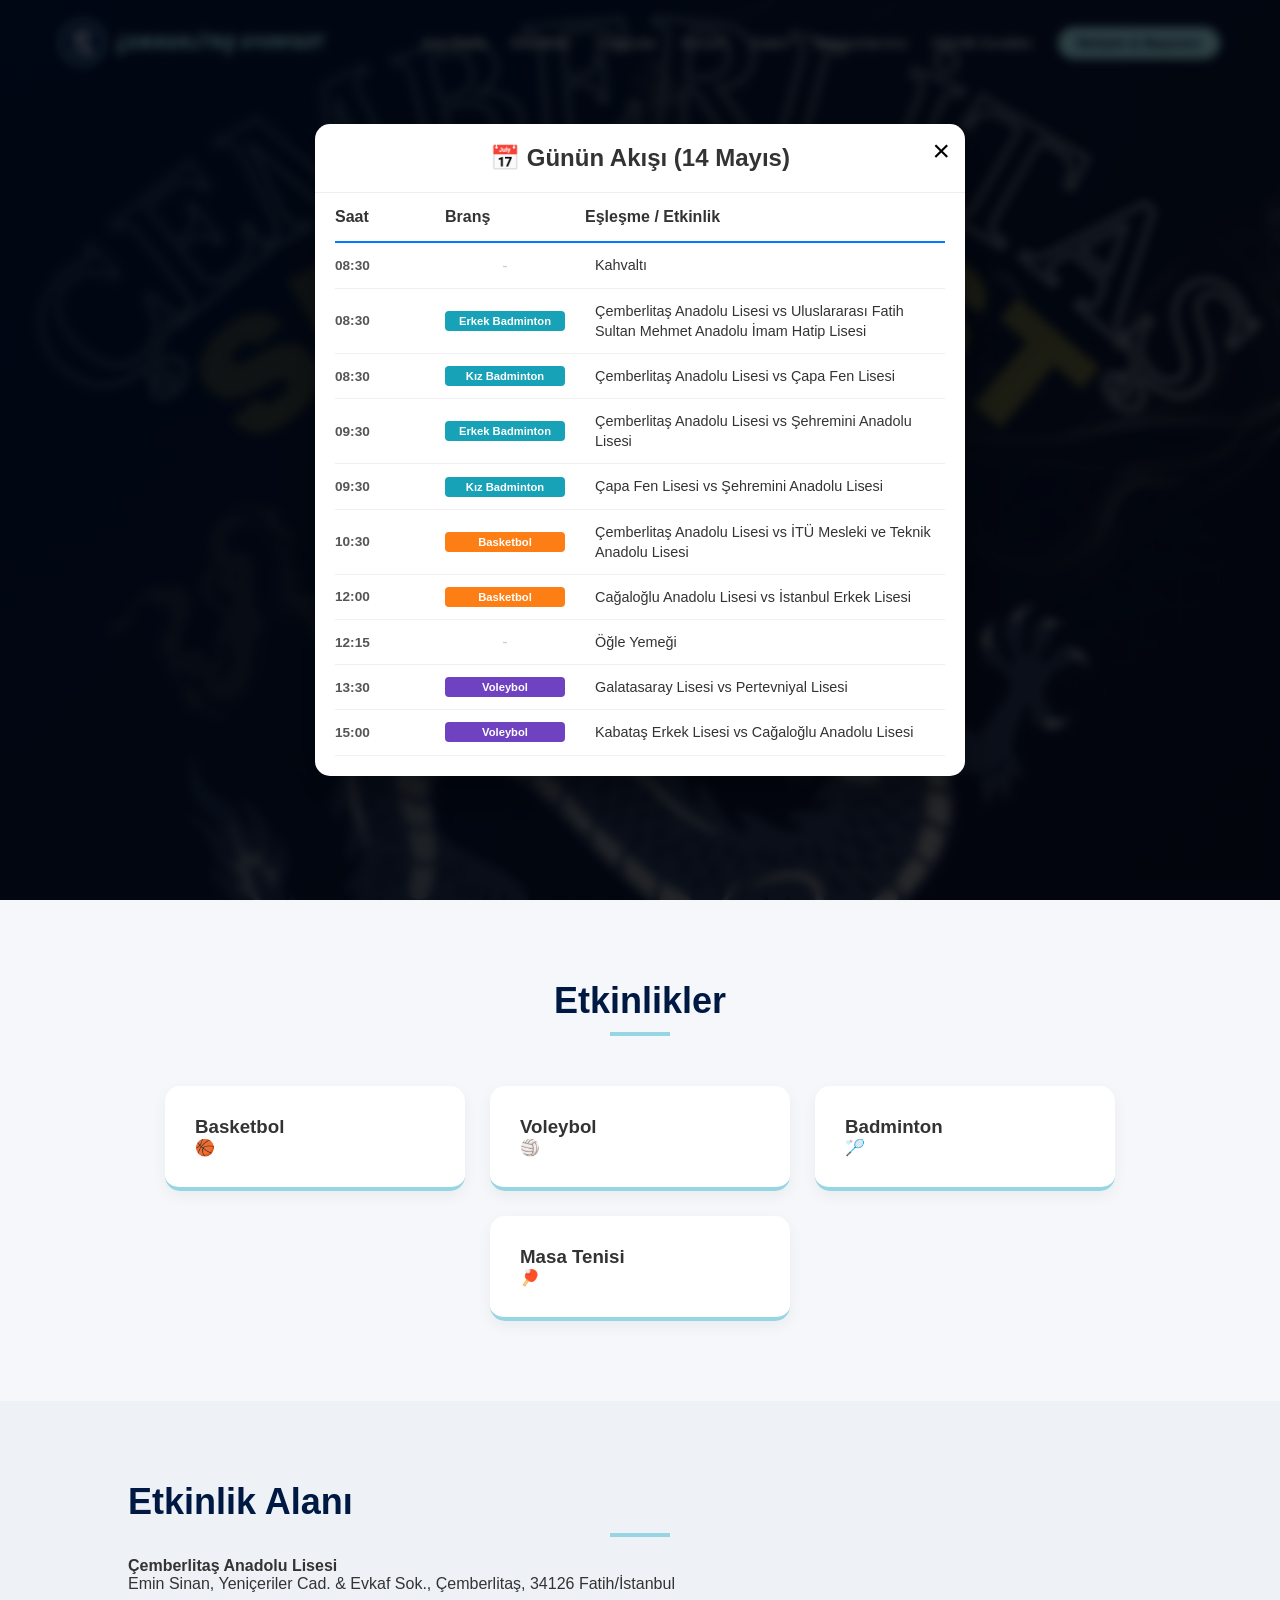
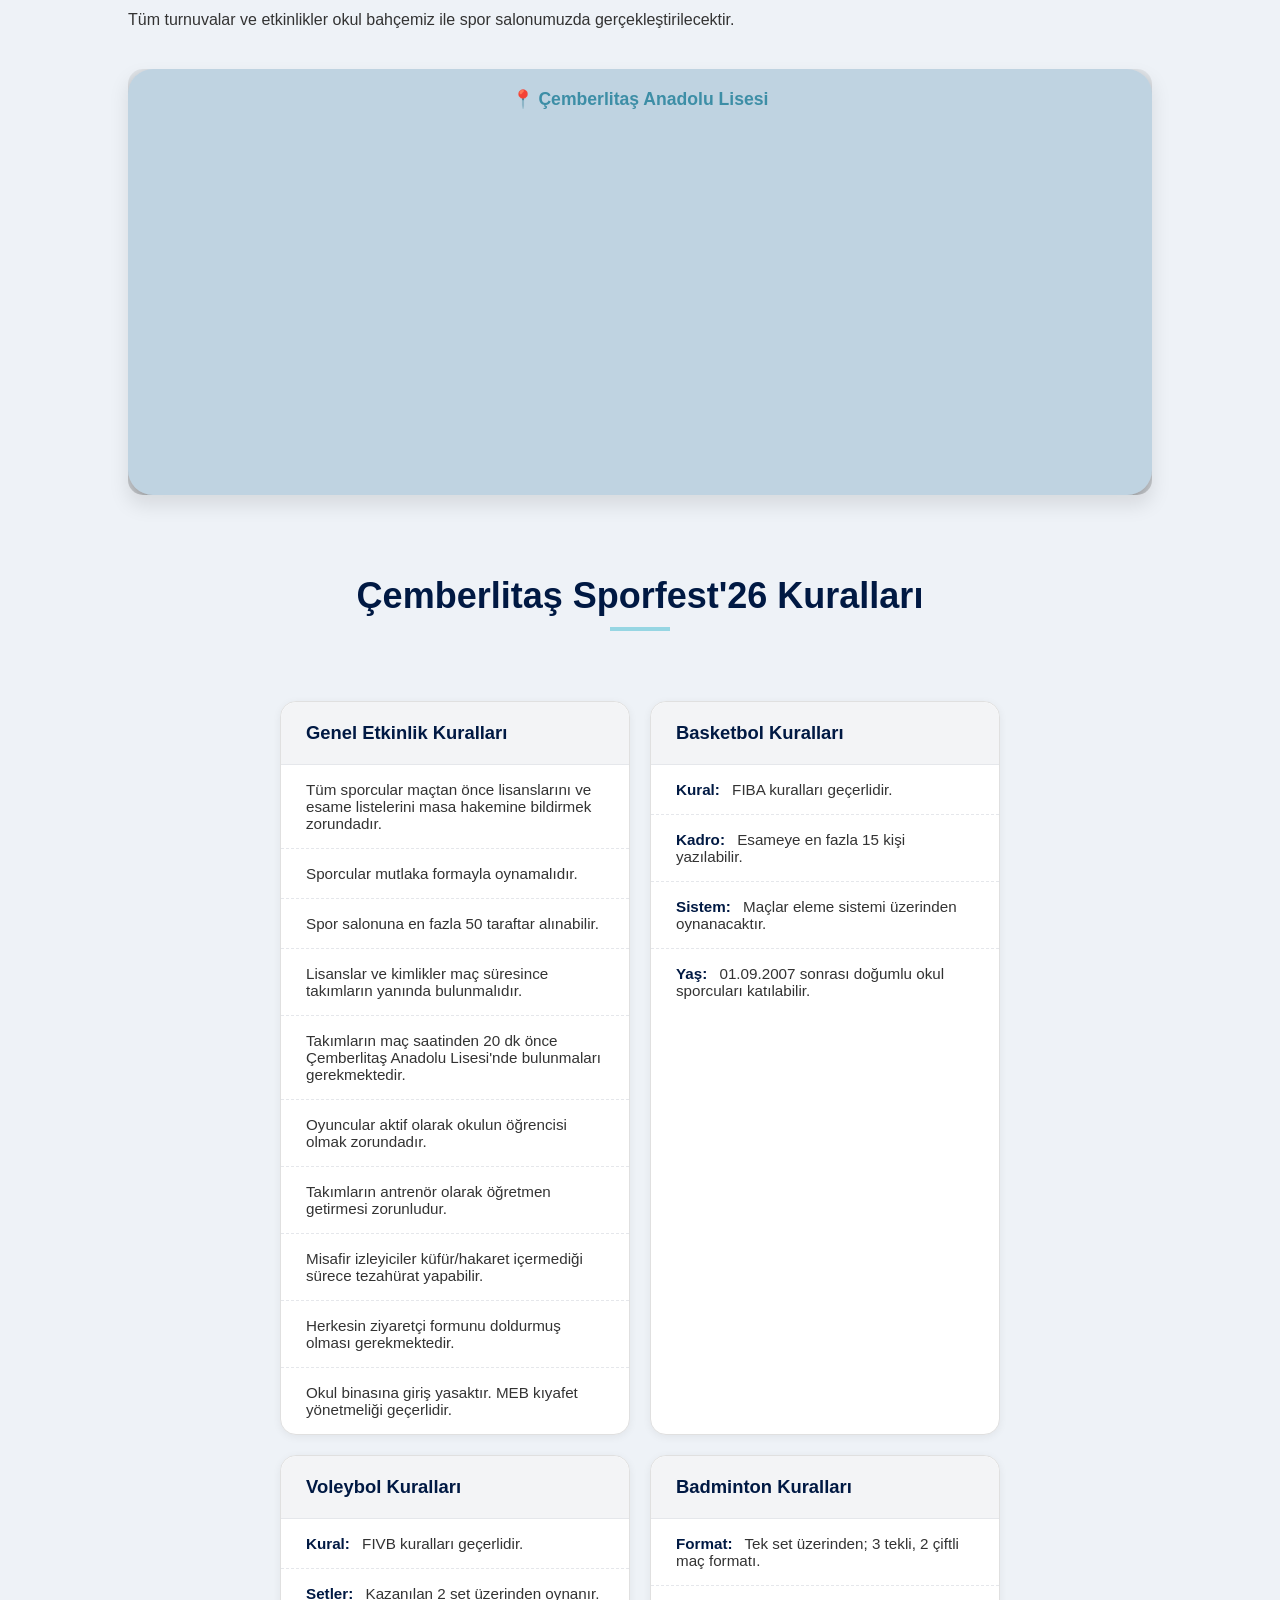
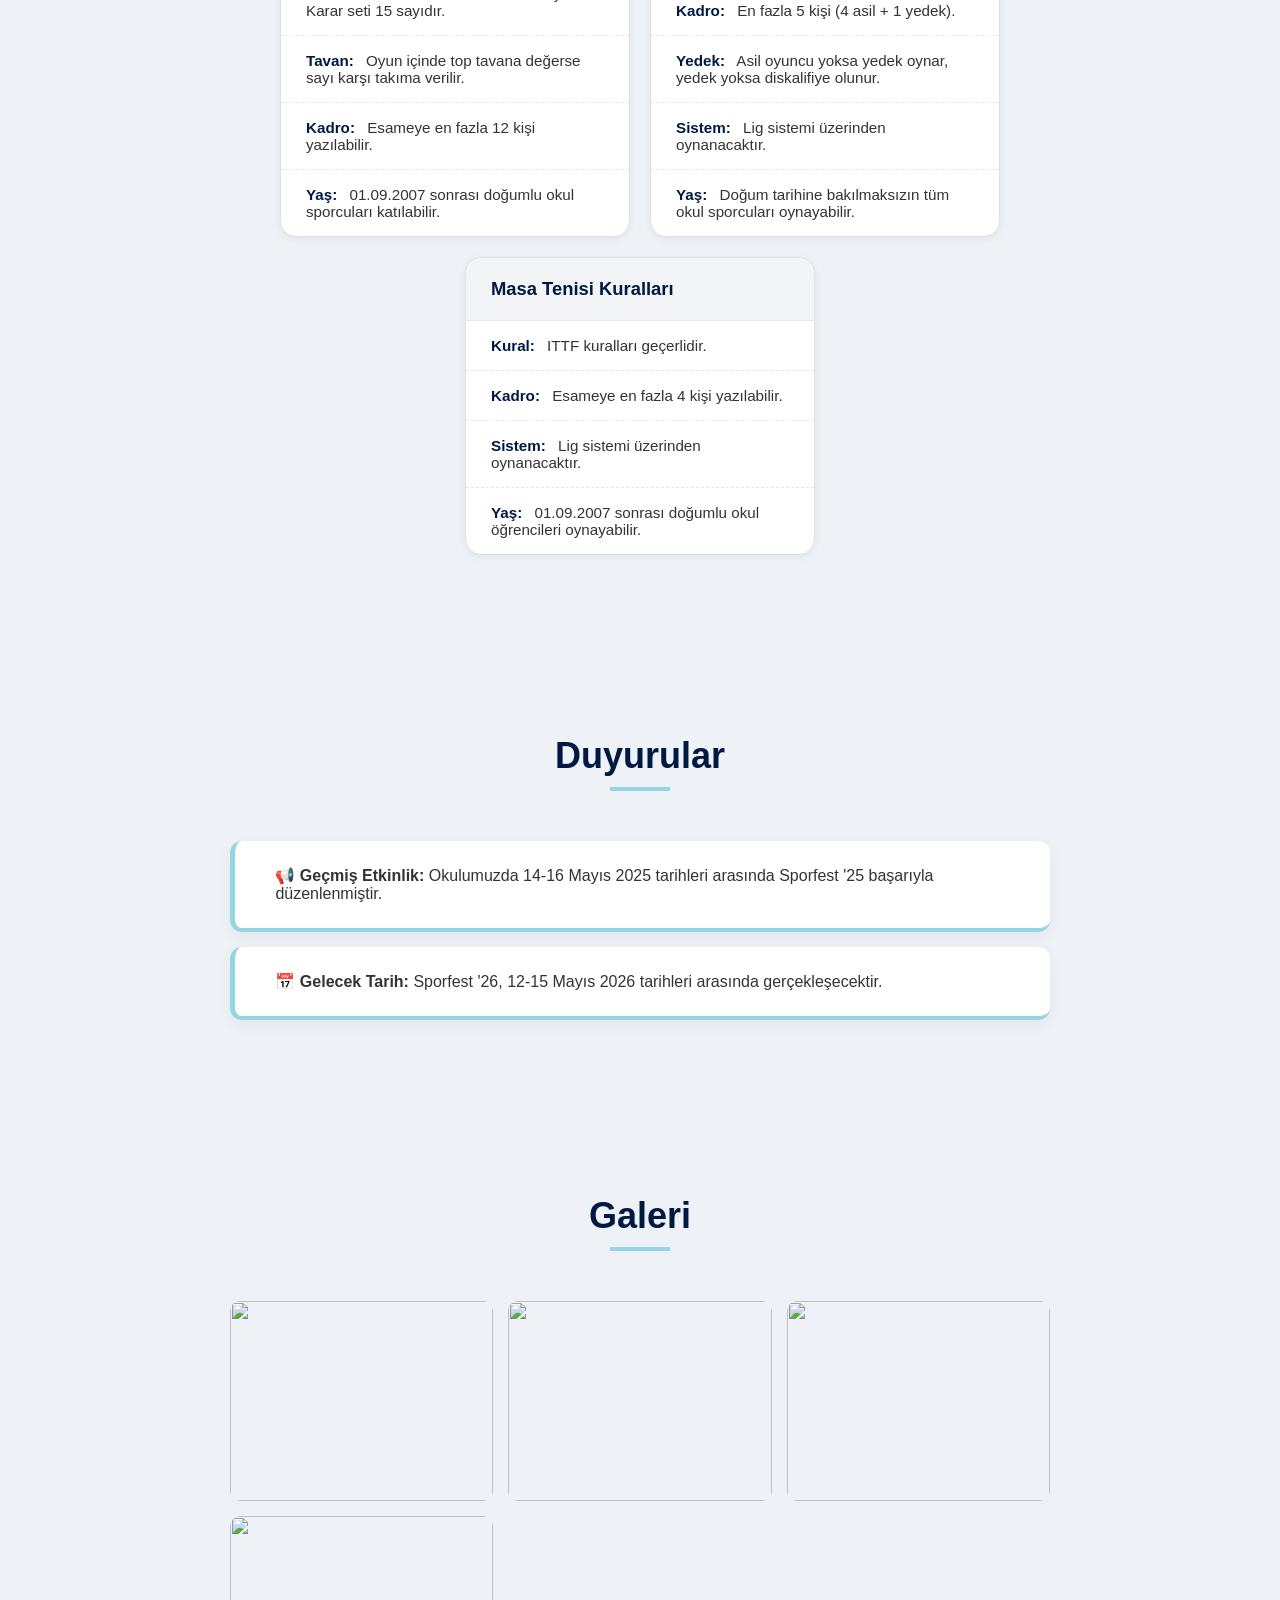
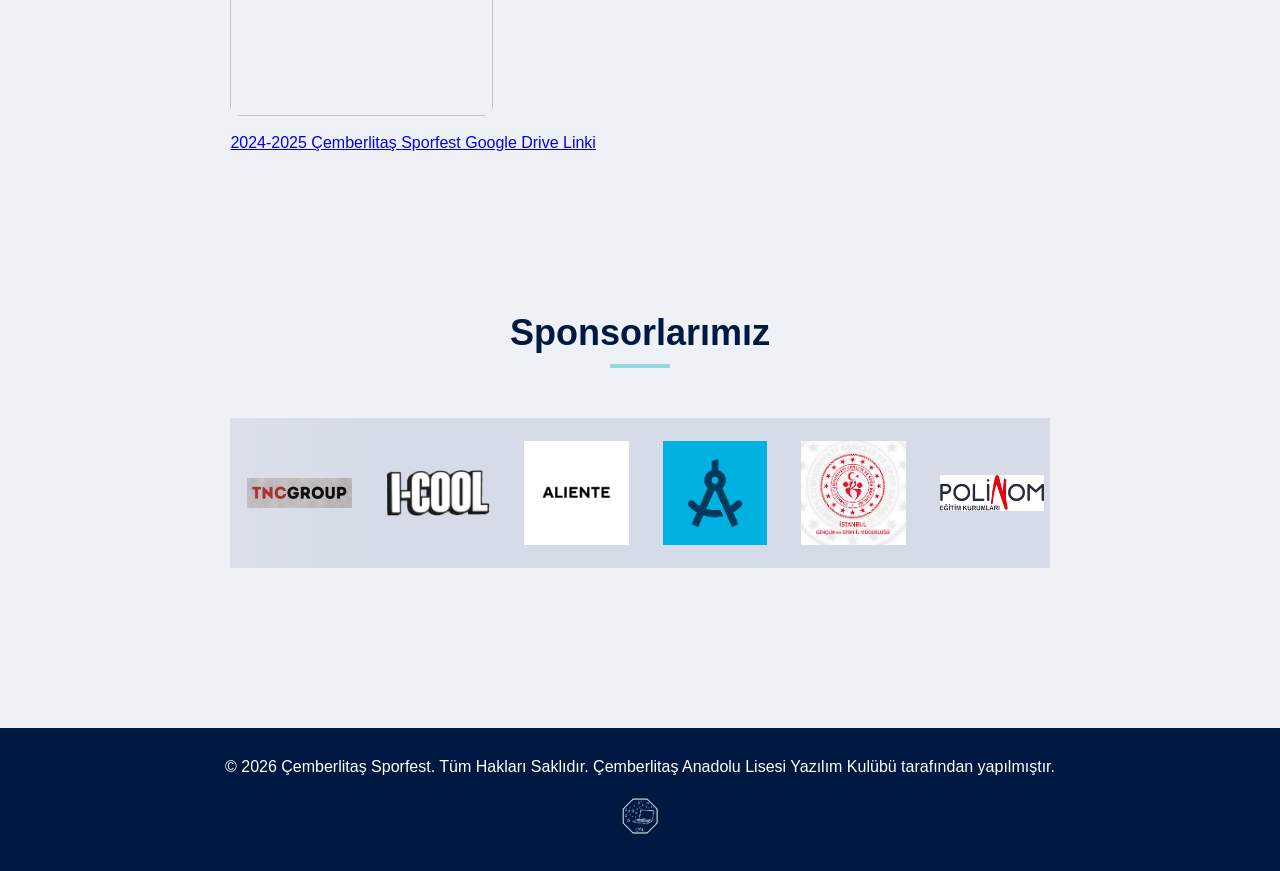
==== commit 68467949: "gün akisi eklendi 14 mayis" ====
--- a/index.html
+++ b/index.html
@@ -361,7 +361,7 @@
         <div class="modal-card">
             <button class="close-btn" id="closeModal">&times;</button>
             <div class="modal-header">
-                <h2>📅 Günün Akışı (13 Mayıs)</h2>
+                <h2>📅 Günün Akışı (14 Mayıs)</h2>
             </div>
             <div class="modal-body">
                 <div class="timeline-header">
@@ -376,91 +376,56 @@
                     <span class="match">Kahvaltı</span>
                 </div>
 
+                <!--
                 <div class="timeline-item">
                     <span class="time">08:45</span>
                     <span class="branch">-</span>
                     <span class="match">Açılış Konuşması</span>
                 </div>
-
-                <div class="timeline-item">
-                    <span class="time">09:00</span>
+                -->
+
+                <div class="timeline-item">
+                    <span class="time">08:30</span>
                     <span class="tag badminton">Erkek Badminton</span>
-                    <span class="match">Çemberlitaş Anadolu Lisesi vs Galatasaray Lisesi</span>
-                </div>
-
-                <div class="timeline-item">
-                    <span class="time">09:00</span>
+                    <span class="match">Çemberlitaş Anadolu Lisesi vs Uluslararası Fatih Sultan Mehmet Anadolu İmam Hatip Lisesi</span>
+                </div>
+
+                <div class="timeline-item">
+                    <span class="time">08:30</span>
                     <span class="tag badminton">Kız Badminton</span>
-                    <span class="match">Çemberlitaş Anadolu Lisesi vs Galatasaray Lisesi</span>
-                </div>
-
+                    <span class="match">Çemberlitaş Anadolu Lisesi vs Çapa Fen Lisesi</span>
+                </div>
+
+                <div class="timeline-item">
+                    <span class="time">09:30</span>
+                    <span class="tag badminton">Erkek Badminton</span>
+                    <span class="match">Çemberlitaş Anadolu Lisesi vs Şehremini Anadolu Lisesi</span>
+                </div>
+
+                <div class="timeline-item">
+                    <span class="time">09:30</span>
+                    <span class="tag badminton">Kız Badminton</span>
+                    <span class="match">Çapa Fen Lisesi vs Şehremini Anadolu Lisesi</span>
+                </div>
+
+                <!--
                 <div class="timeline-item">
                     <span class="time">10:00</span>
                     <span class="tag tabletennis">Kız Masa Tenisi</span>
                     <span class="match">Cağaloğlu Anadolu Lisesi vs Çemberlitaş Anadolu Lisesi</span>
                 </div>
-
-
-                <div class="timeline-item">
-                    <span class="time">10:00</span>
-                    <span class="tag badminton">Kız Badminton</span>
-                    <span class="match">Galatasaray Lisesi vs Çapa Fen Lisesi</span>
-                </div>
-
-                <div class="timeline-item">
-                    <span class="time">10:00</span>
-                    <span class="tag badminton">Erkek Badminton</span>
-                    <span class="match">Uluslararası Fatih Sultan Mehmet Anadolu İmam Hatip Lisesi vs Şehremini Anadolu
-                        Lisesi</span>
-                </div>
-
-                <div class="timeline-item">
-                    <span class="time">10:00</span>
-                    <span class="tag tabletennis">Erkek Masa Tenisi</span>
-                    <span class="match">Samiha Ayverdi Anadolu Lisesi vs Vefa Lisesi</span>
-                </div>
-
-                <div class="timeline-item">
-                    <span class="time">11:00</span>
-                    <span class="tag volleyball">Voleybol</span>
-                    <span class="match">Sultanahmet Mesleki ve Teknik Anadolu Lisesi vs Galatasaray Lisesi</span>
-                </div>
-
-                <div class="timeline-item">
-                    <span class="time">11:00</span>
-                    <span class="tag tabletennis">Kız Masa Tenisi</span>
-                    <span class="match">Galatasaray Lisesi vs Çemberlitaş Anadolu Lisesi</span>
-                </div>
-
-                <div class="timeline-item">
-                    <span class="time">11:00</span>
-                    <span class="tag tabletennis">Erkek Masa Tenisi</span>
-                    <span class="match">Çemberlitaş Anadolu Lisesi vs Vefa Lisesi</span>
-                </div>
-
+                -->
+
+                <div class="timeline-item">
+                    <span class="time">10:30</span>
+                    <span class="tag basketball">Basketbol</span>
+                    <span class="match">Çemberlitaş Anadolu Lisesi vs İTÜ Mesleki ve Teknik Anadolu Lisesi</span>
+                </div>
 
                 <div class="timeline-item">
                     <span class="time">12:00</span>
                     <span class="tag basketball">Basketbol</span>
-                    <span class="match">Kabataş Erkek Lisesi vs Cağaloğlu Anadolu Lisesi</span>
-                </div>
-
-                <div class="timeline-item">
-                    <span class="time">12:00</span>
-                    <span class="branch">-</span>
-                    <span class="match">Zumba Atölyesi</span>
-                </div>
-
-                <div class="timeline-item">
-                    <span class="time">12:00</span>
-                    <span class="tag tabletennis">Kız Masa Tenisi</span>
-                    <span class="match">Galatasaray Lisesi vs Cağaloğlu Anadolu Lisesi</span>
-                </div>
-
-                <div class="timeline-item">
-                    <span class="time">12:00</span>
-                    <span class="tag tabletennis">Erkek Masa Tenisi</span>
-                    <span class="match">Cağaloğlu Anadolu Lisesi vs Vefa Lisesi</span>
+                    <span class="match">Cağaloğlu Anadolu Lisesi vs İstanbul Erkek Lisesi</span>
                 </div>
 
                 <div class="timeline-item">
@@ -470,22 +435,15 @@
                 </div>
 
                 <div class="timeline-item">
-                    <span class="time">13:00</span>
-                    <span class="tag tabletennis">Kız Masa Tenisi</span>
-                    <span class="match">Galatasaray Lisesi vs İstanbul Atatürk Anadolu Lisesi</span>
-                </div>
-
-                <div class="timeline-item">
                     <span class="time">13:30</span>
                     <span class="tag volleyball">Voleybol</span>
-                    <span class="match">İstanbul Erkek Lisesi vs Cağaloğlu Anadolu Lisesi</span>
-                </div>
-
+                    <span class="match">Galatasaray Lisesi vs Pertevniyal Lisesi</span>
+                </div>
 
                 <div class="timeline-item">
                     <span class="time">15:00</span>
                     <span class="tag volleyball">Voleybol</span>
-                    <span class="match">Kabataş Erkek Lisesi vs Çemberlitaş Anadolu Lisesi</span>
+                    <span class="match">Kabataş Erkek Lisesi vs Cağaloğlu Anadolu Lisesi</span>
                 </div>
 
             </div>
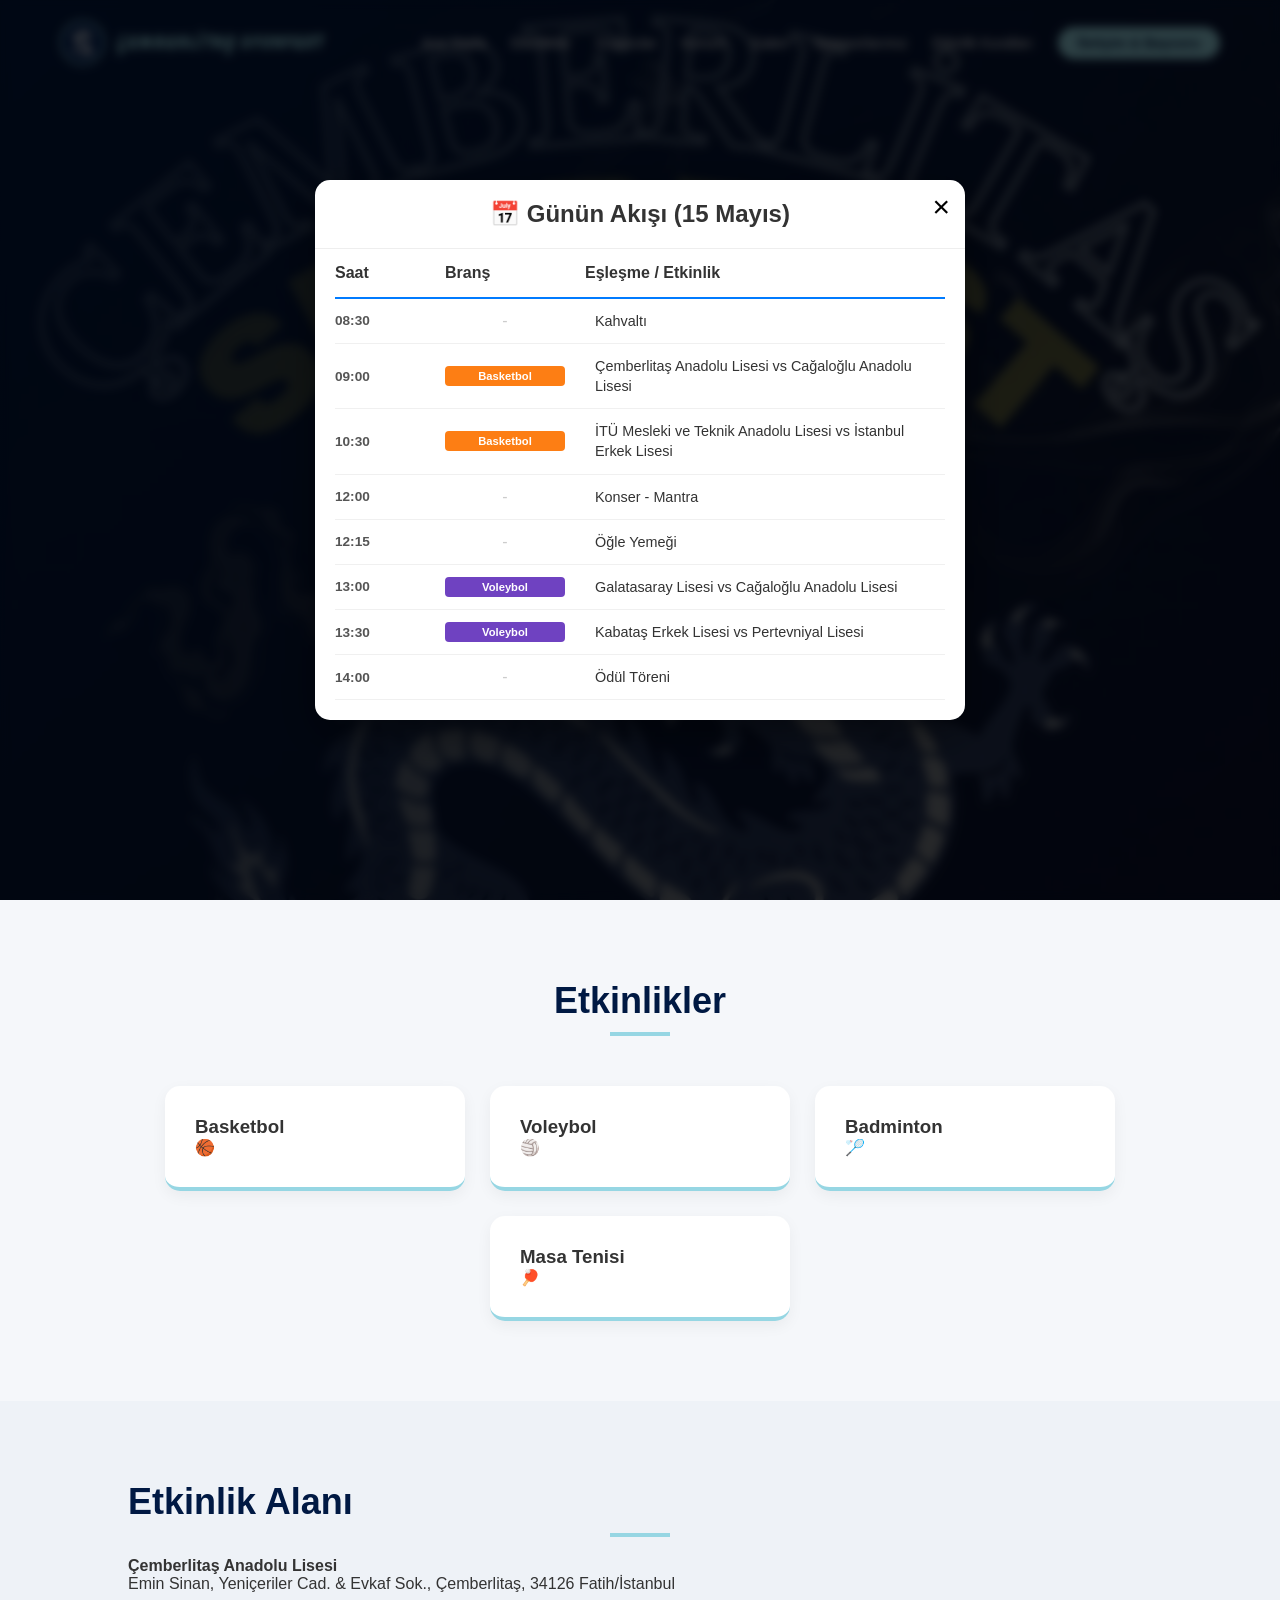
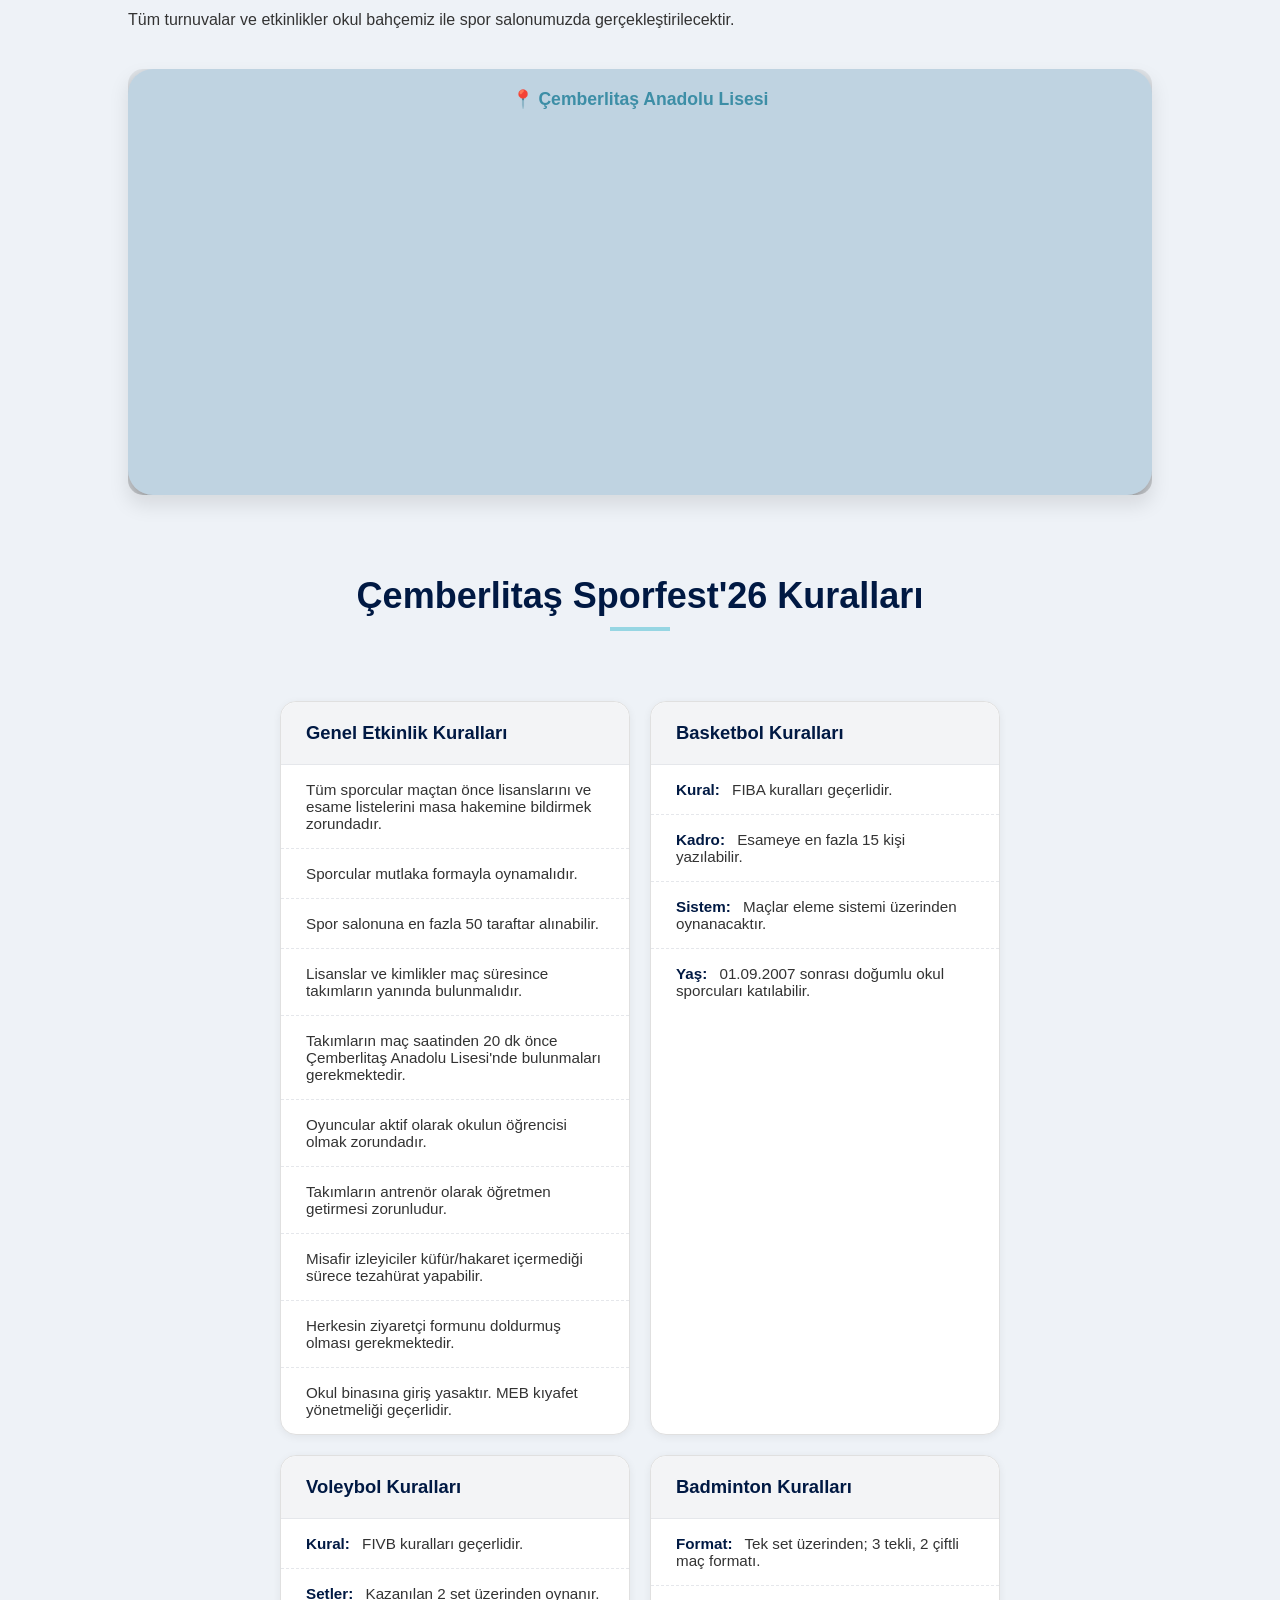
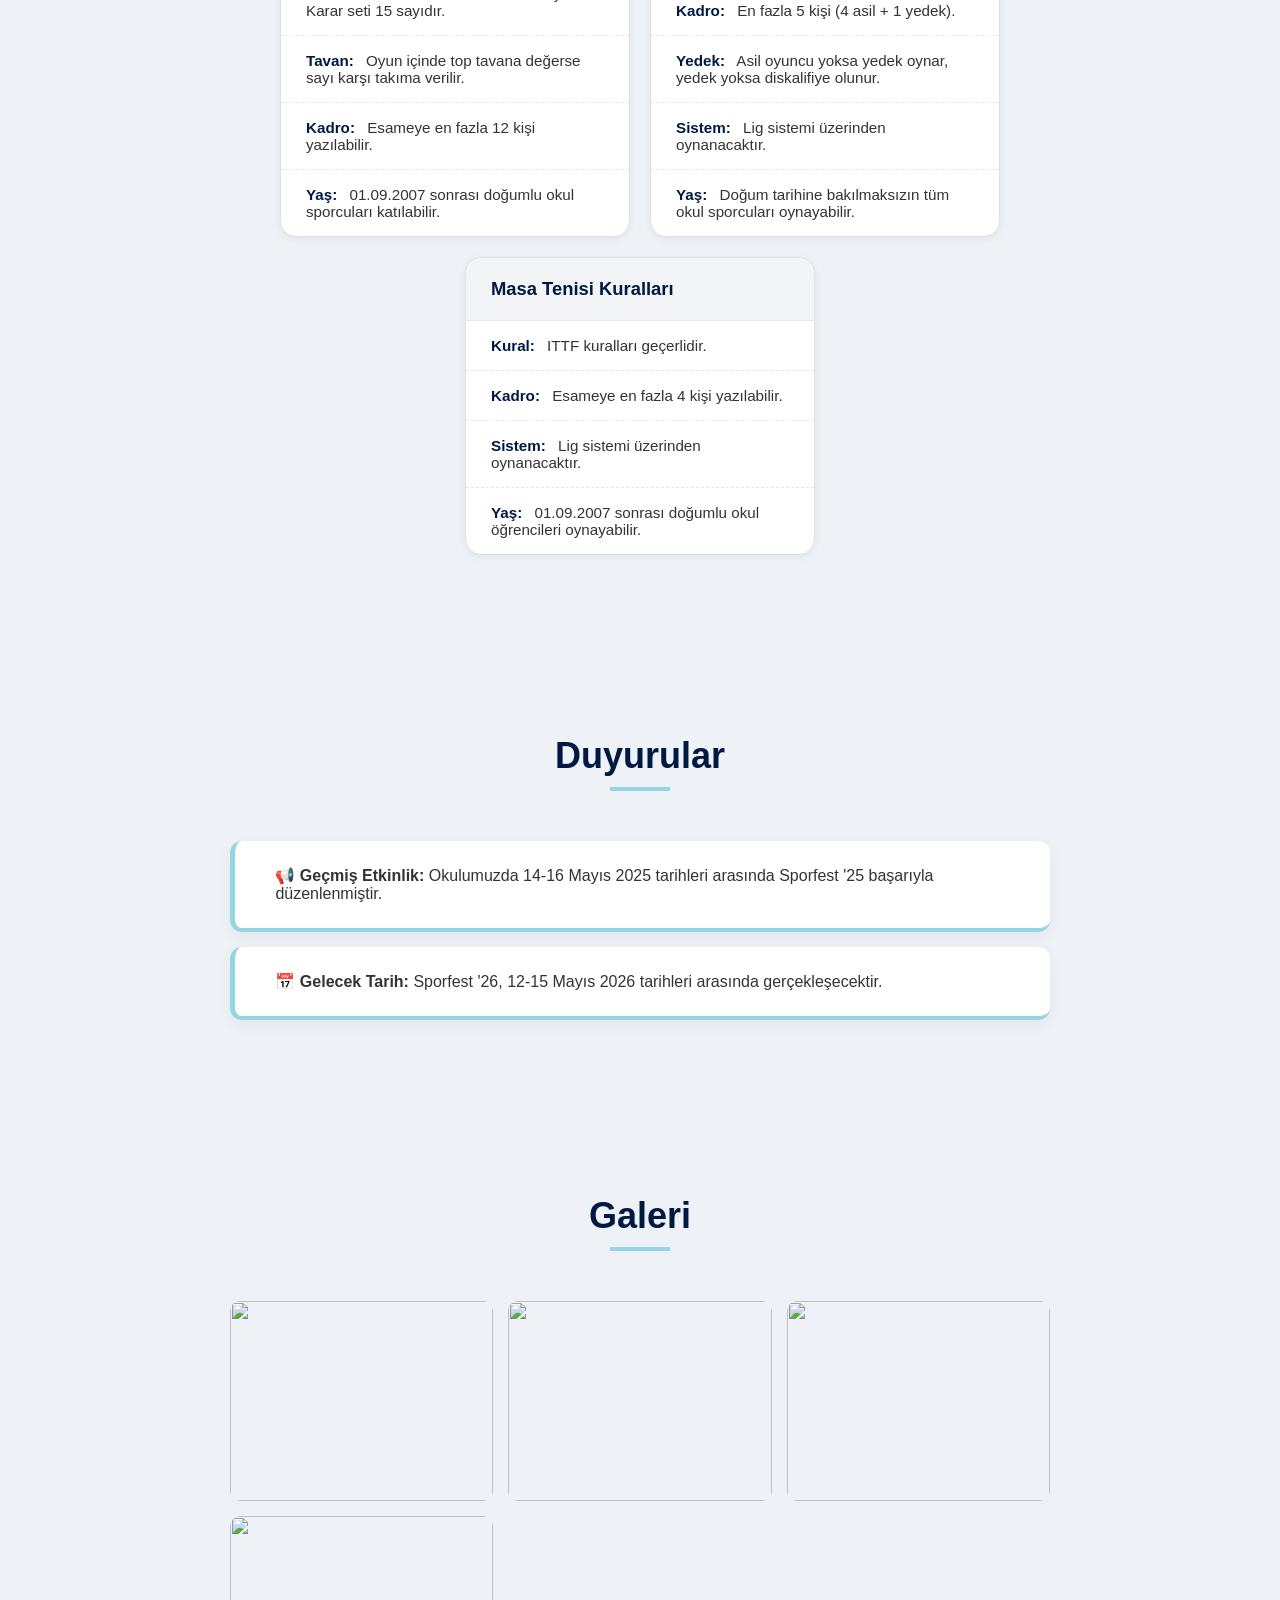
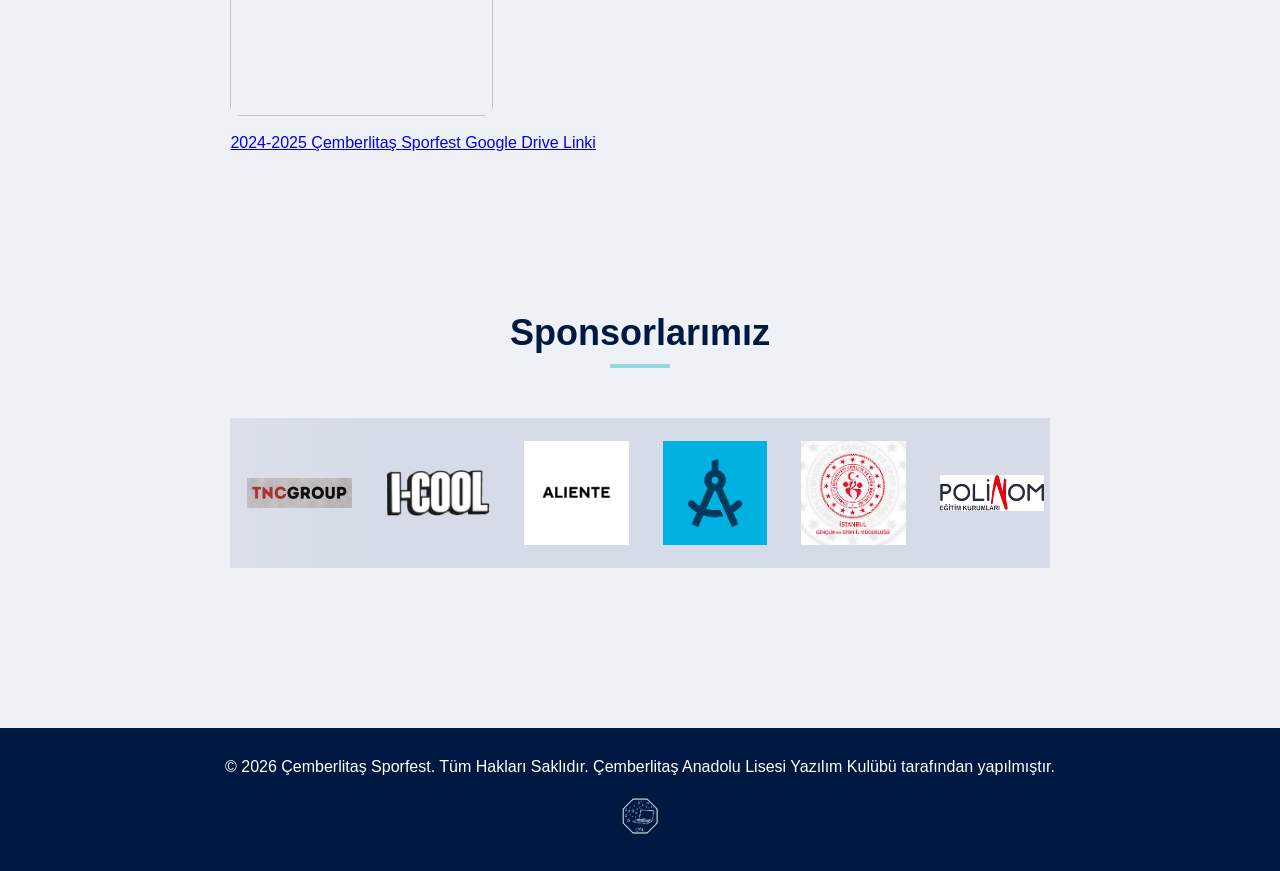
==== commit 91000167: "15 mayis" ====
--- a/index.html
+++ b/index.html
@@ -361,7 +361,7 @@
         <div class="modal-card">
             <button class="close-btn" id="closeModal">&times;</button>
             <div class="modal-header">
-                <h2>📅 Günün Akışı (14 Mayıs)</h2>
+                <h2>📅 Günün Akışı (15 Mayıs)</h2>
             </div>
             <div class="modal-body">
                 <div class="timeline-header">
@@ -384,29 +384,15 @@
                 </div>
                 -->
 
+                <!--
                 <div class="timeline-item">
                     <span class="time">08:30</span>
                     <span class="tag badminton">Erkek Badminton</span>
                     <span class="match">Çemberlitaş Anadolu Lisesi vs Uluslararası Fatih Sultan Mehmet Anadolu İmam Hatip Lisesi</span>
                 </div>
-
-                <div class="timeline-item">
-                    <span class="time">08:30</span>
-                    <span class="tag badminton">Kız Badminton</span>
-                    <span class="match">Çemberlitaş Anadolu Lisesi vs Çapa Fen Lisesi</span>
-                </div>
-
-                <div class="timeline-item">
-                    <span class="time">09:30</span>
-                    <span class="tag badminton">Erkek Badminton</span>
-                    <span class="match">Çemberlitaş Anadolu Lisesi vs Şehremini Anadolu Lisesi</span>
-                </div>
-
-                <div class="timeline-item">
-                    <span class="time">09:30</span>
-                    <span class="tag badminton">Kız Badminton</span>
-                    <span class="match">Çapa Fen Lisesi vs Şehremini Anadolu Lisesi</span>
-                </div>
+                -->
+
+
 
                 <!--
                 <div class="timeline-item">
@@ -417,15 +403,22 @@
                 -->
 
                 <div class="timeline-item">
+                    <span class="time">09:00</span>
+                    <span class="tag basketball">Basketbol</span>
+                    <span class="match">Çemberlitaş Anadolu Lisesi vs Cağaloğlu Anadolu Lisesi</span>
+                </div>
+
+                <div class="timeline-item">
                     <span class="time">10:30</span>
                     <span class="tag basketball">Basketbol</span>
-                    <span class="match">Çemberlitaş Anadolu Lisesi vs İTÜ Mesleki ve Teknik Anadolu Lisesi</span>
-                </div>
+                    <span class="match">İTÜ Mesleki ve Teknik Anadolu Lisesi vs İstanbul Erkek Lisesi</span>
+                </div>
+
 
                 <div class="timeline-item">
                     <span class="time">12:00</span>
-                    <span class="tag basketball">Basketbol</span>
-                    <span class="match">Cağaloğlu Anadolu Lisesi vs İstanbul Erkek Lisesi</span>
+                    <span class="branch">-</span>
+                    <span class="match">Konser - Mantra</span>
                 </div>
 
                 <div class="timeline-item">
@@ -435,15 +428,21 @@
                 </div>
 
                 <div class="timeline-item">
+                    <span class="time">13:00</span>
+                    <span class="tag volleyball">Voleybol</span>
+                    <span class="match">Galatasaray Lisesi vs Cağaloğlu Anadolu Lisesi</span>
+                </div>
+
+                <div class="timeline-item">
                     <span class="time">13:30</span>
                     <span class="tag volleyball">Voleybol</span>
-                    <span class="match">Galatasaray Lisesi vs Pertevniyal Lisesi</span>
-                </div>
-
-                <div class="timeline-item">
-                    <span class="time">15:00</span>
-                    <span class="tag volleyball">Voleybol</span>
-                    <span class="match">Kabataş Erkek Lisesi vs Cağaloğlu Anadolu Lisesi</span>
+                    <span class="match">Kabataş Erkek Lisesi vs Pertevniyal Lisesi</span>
+                </div>
+
+                <div class="timeline-item">
+                    <span class="time">14:00</span>
+                    <span class="branch">-</span>
+                    <span class="match">Ödül Töreni</span>
                 </div>
 
             </div>
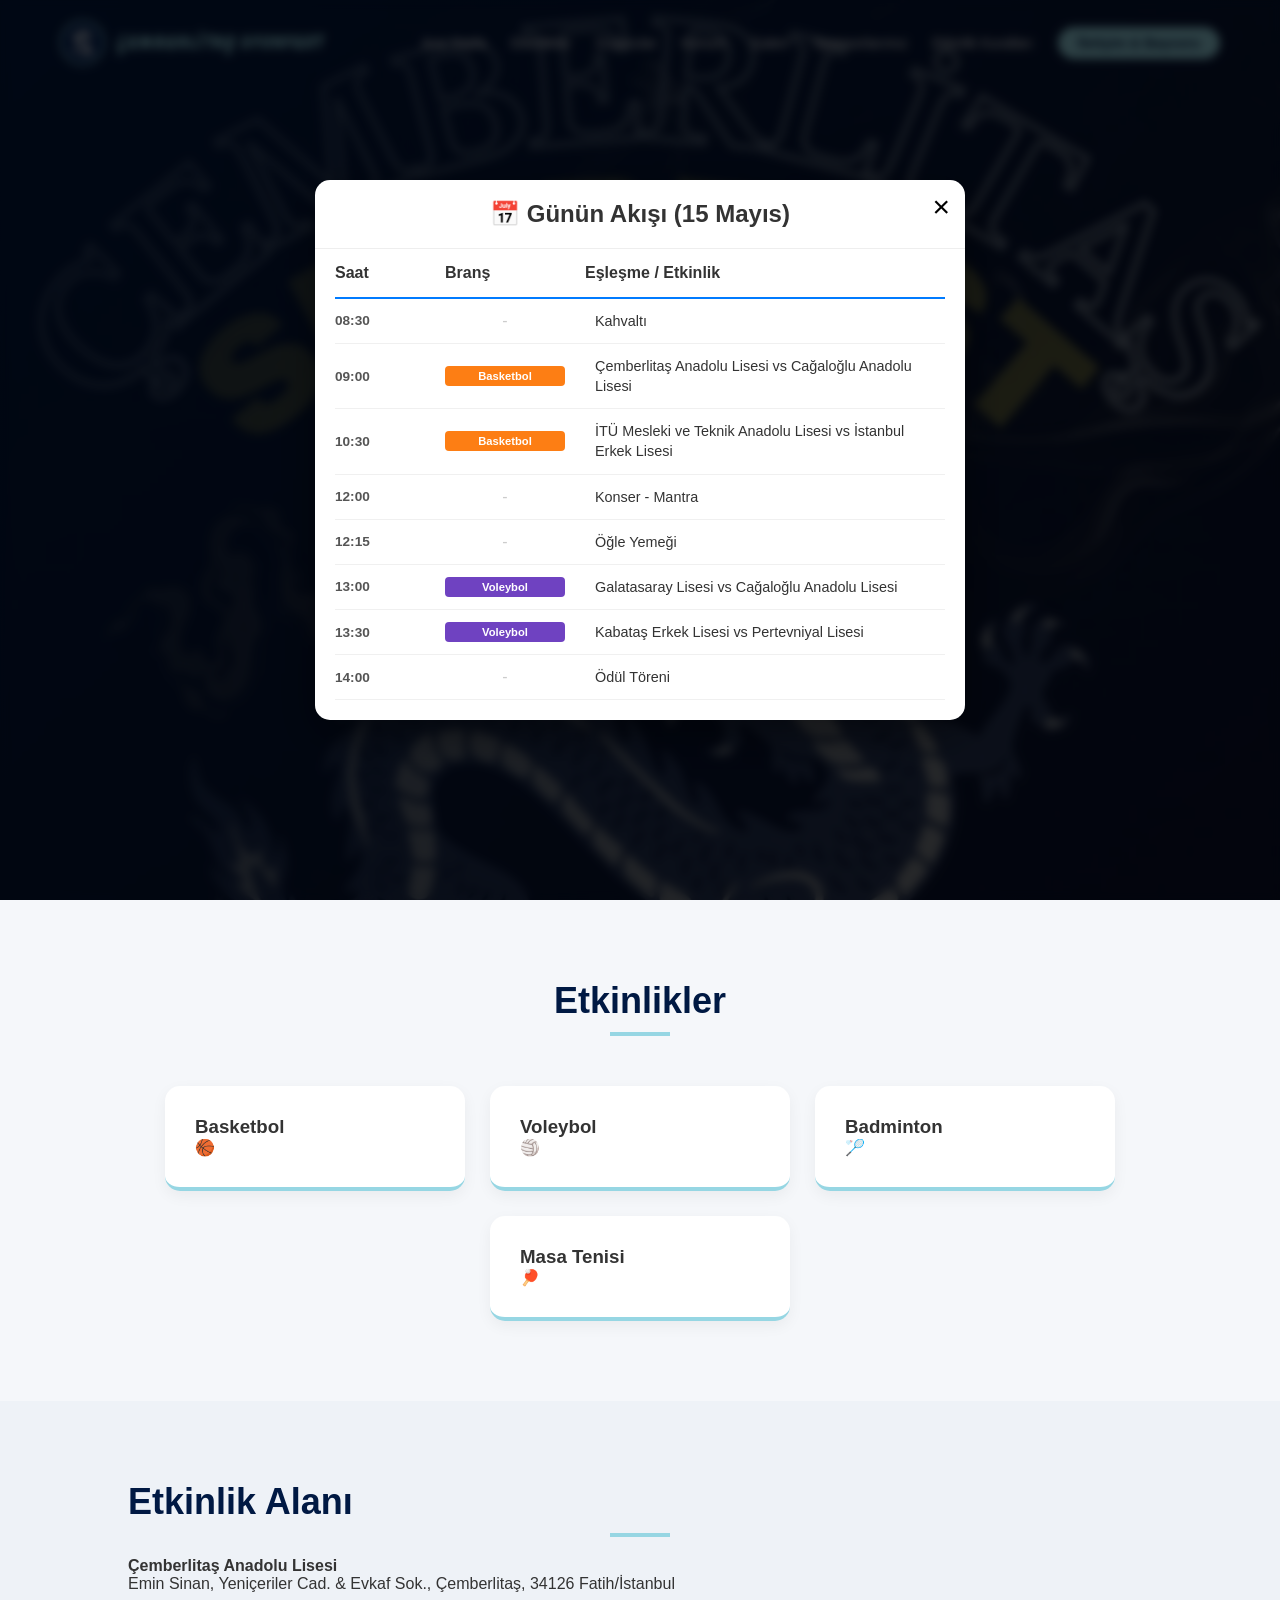
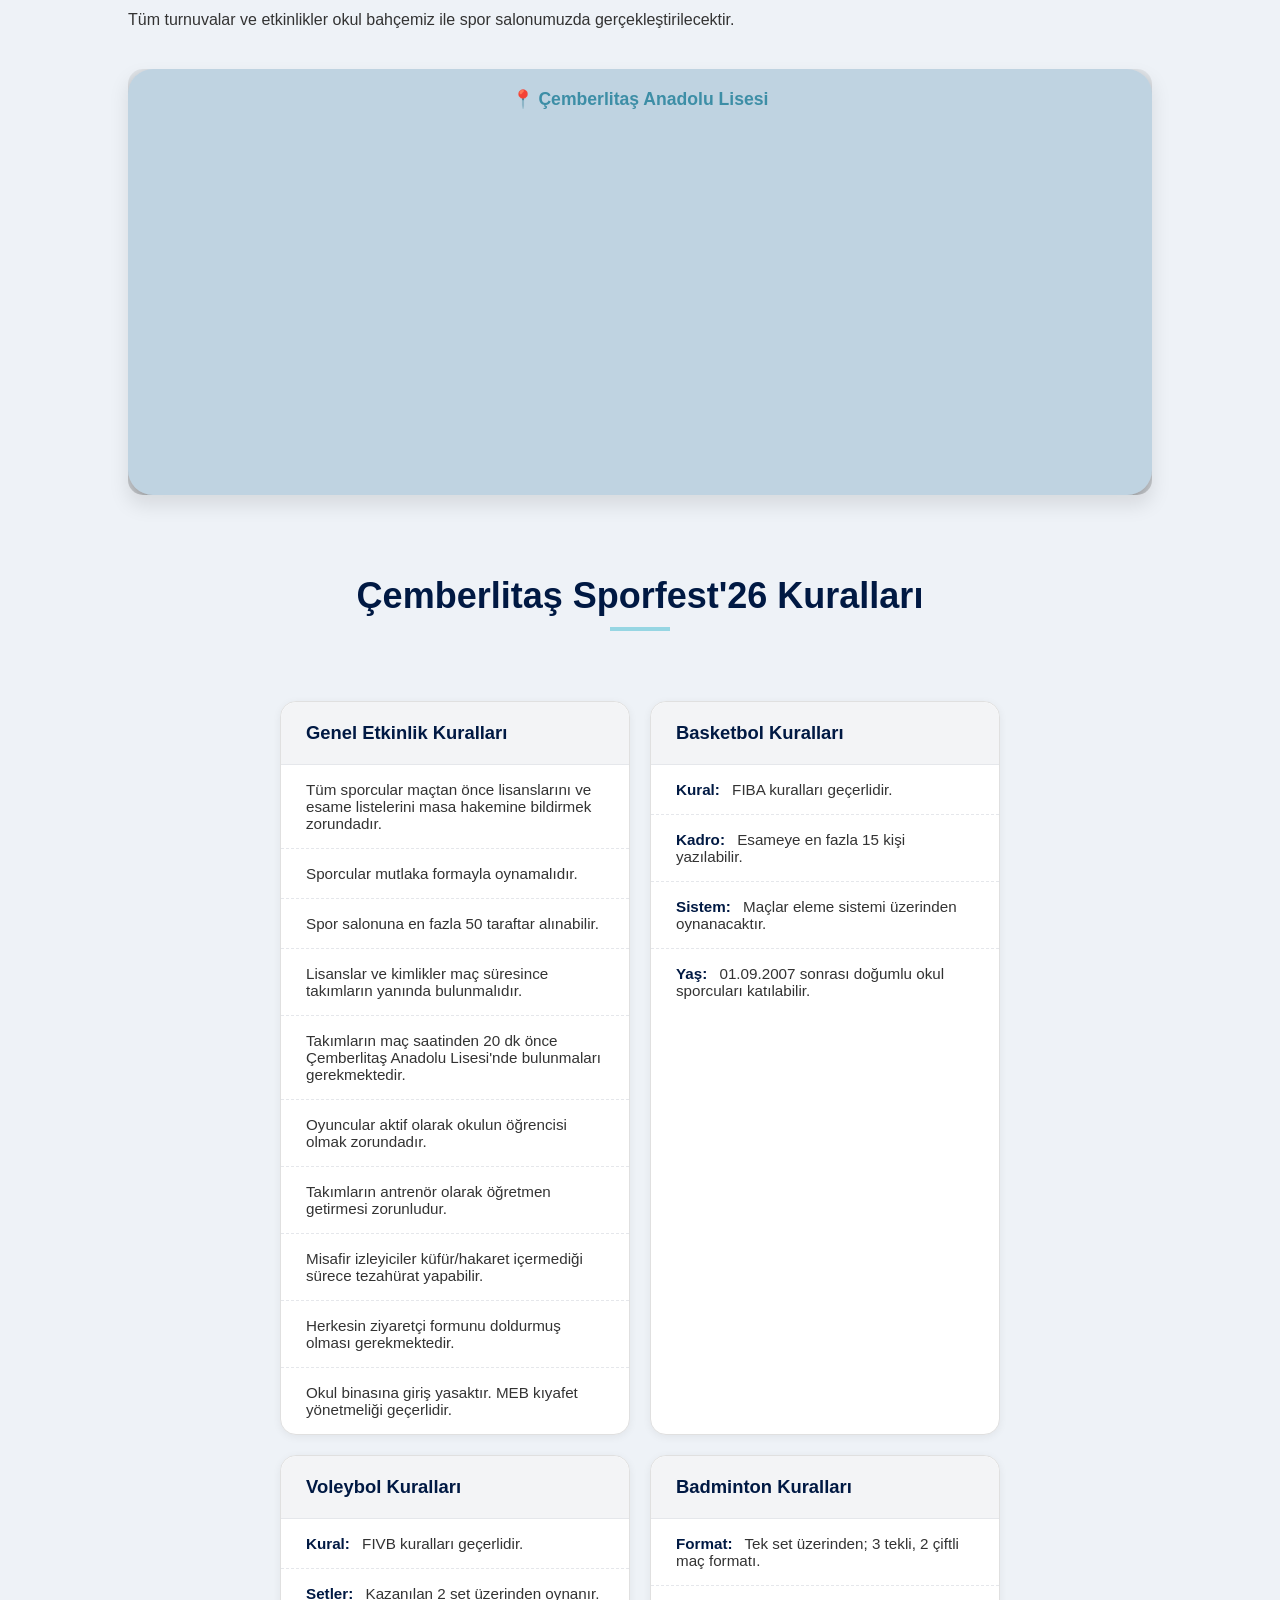
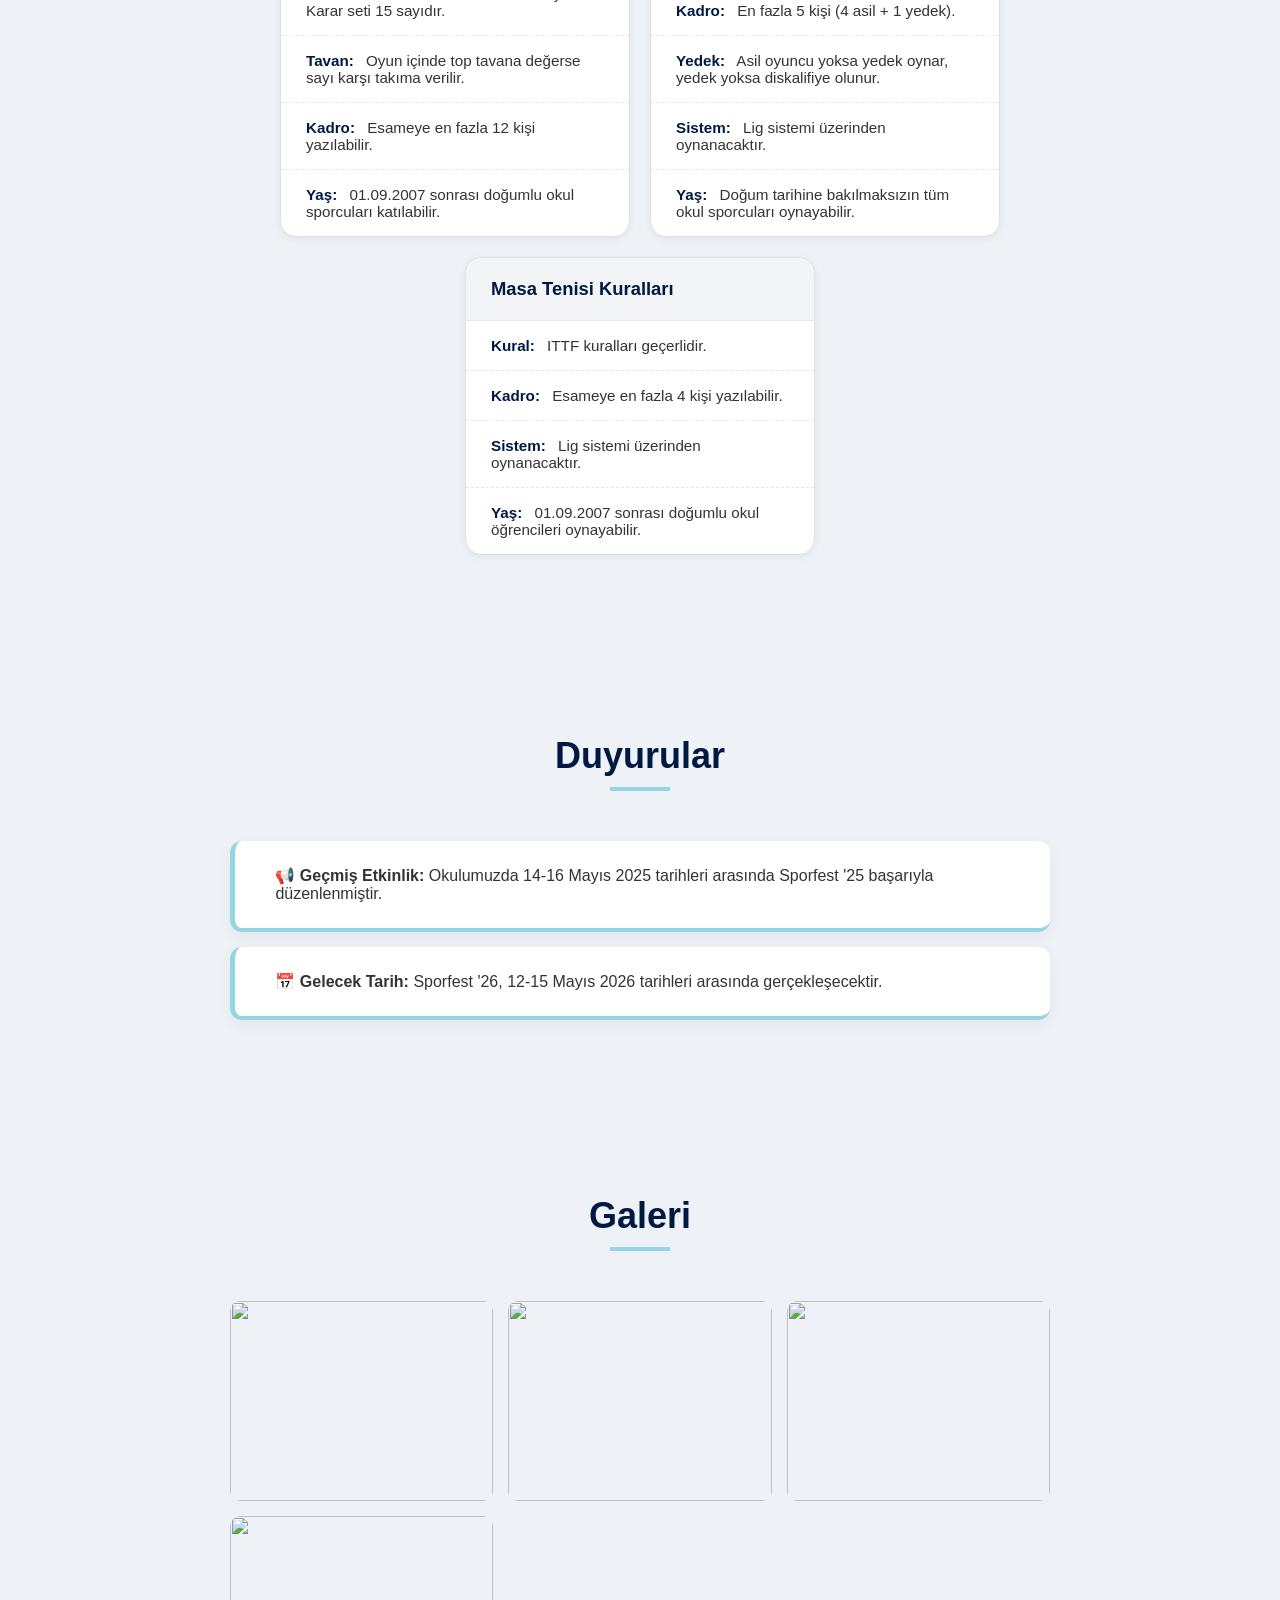
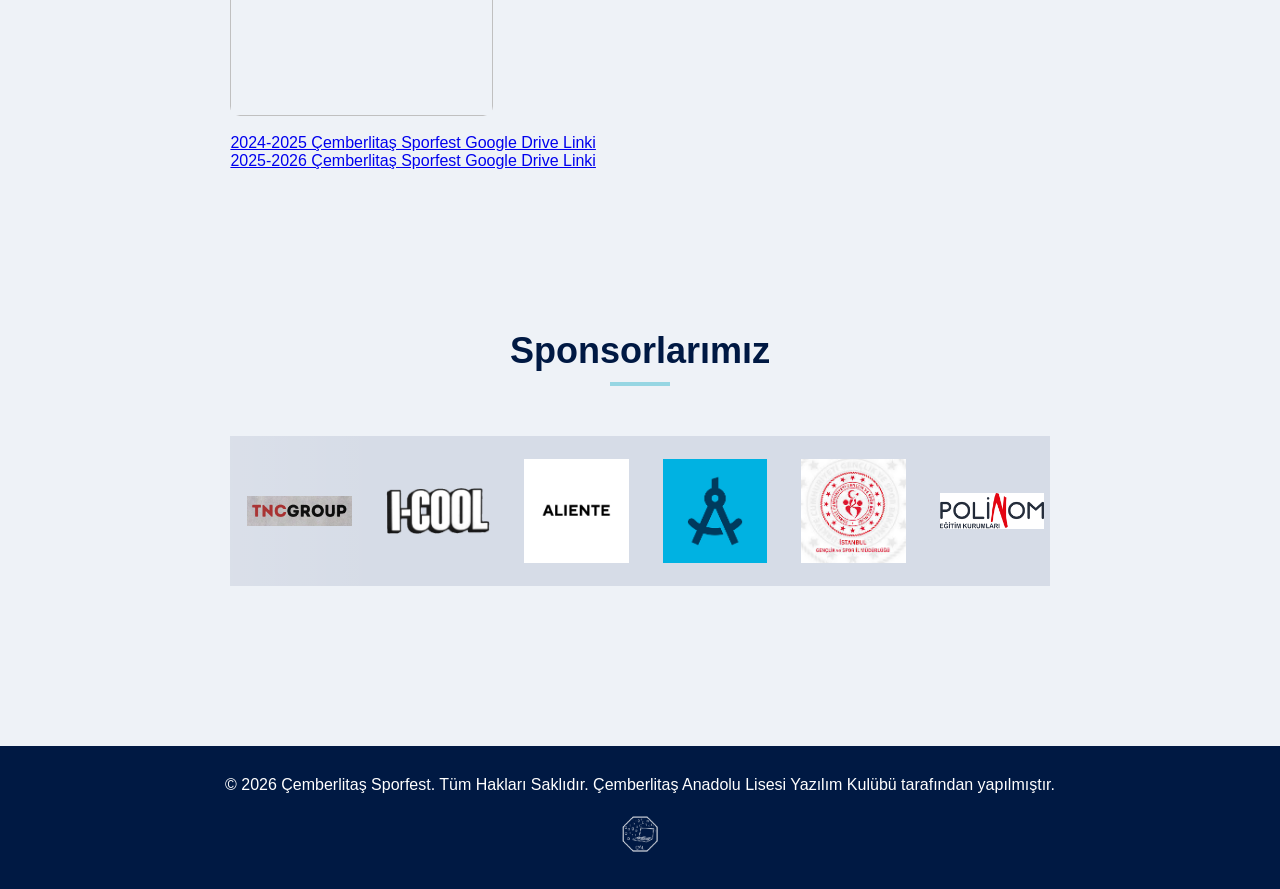
==== commit 873b1775: "added new link" ====
--- a/index.html
+++ b/index.html
@@ -309,6 +309,10 @@
                 <br>
                 <a href="https://drive.google.com/drive/folders/1kJAMzsdRzxwLyVEPqFNF77jvyxhaEATr">2024-2025 Çemberlitaş
                     Sporfest Google Drive Linki</a>
+                <br>
+                <a href="https://drive.google.com/drive/folders/14w9hspZ8vgLvSdA9UzqX_5Iw4UtWBEBd?usp=drive_link">2025-2026 Çemberlitaş
+                    Sporfest Google Drive Linki</a>
+                    
             </section>
 
 
